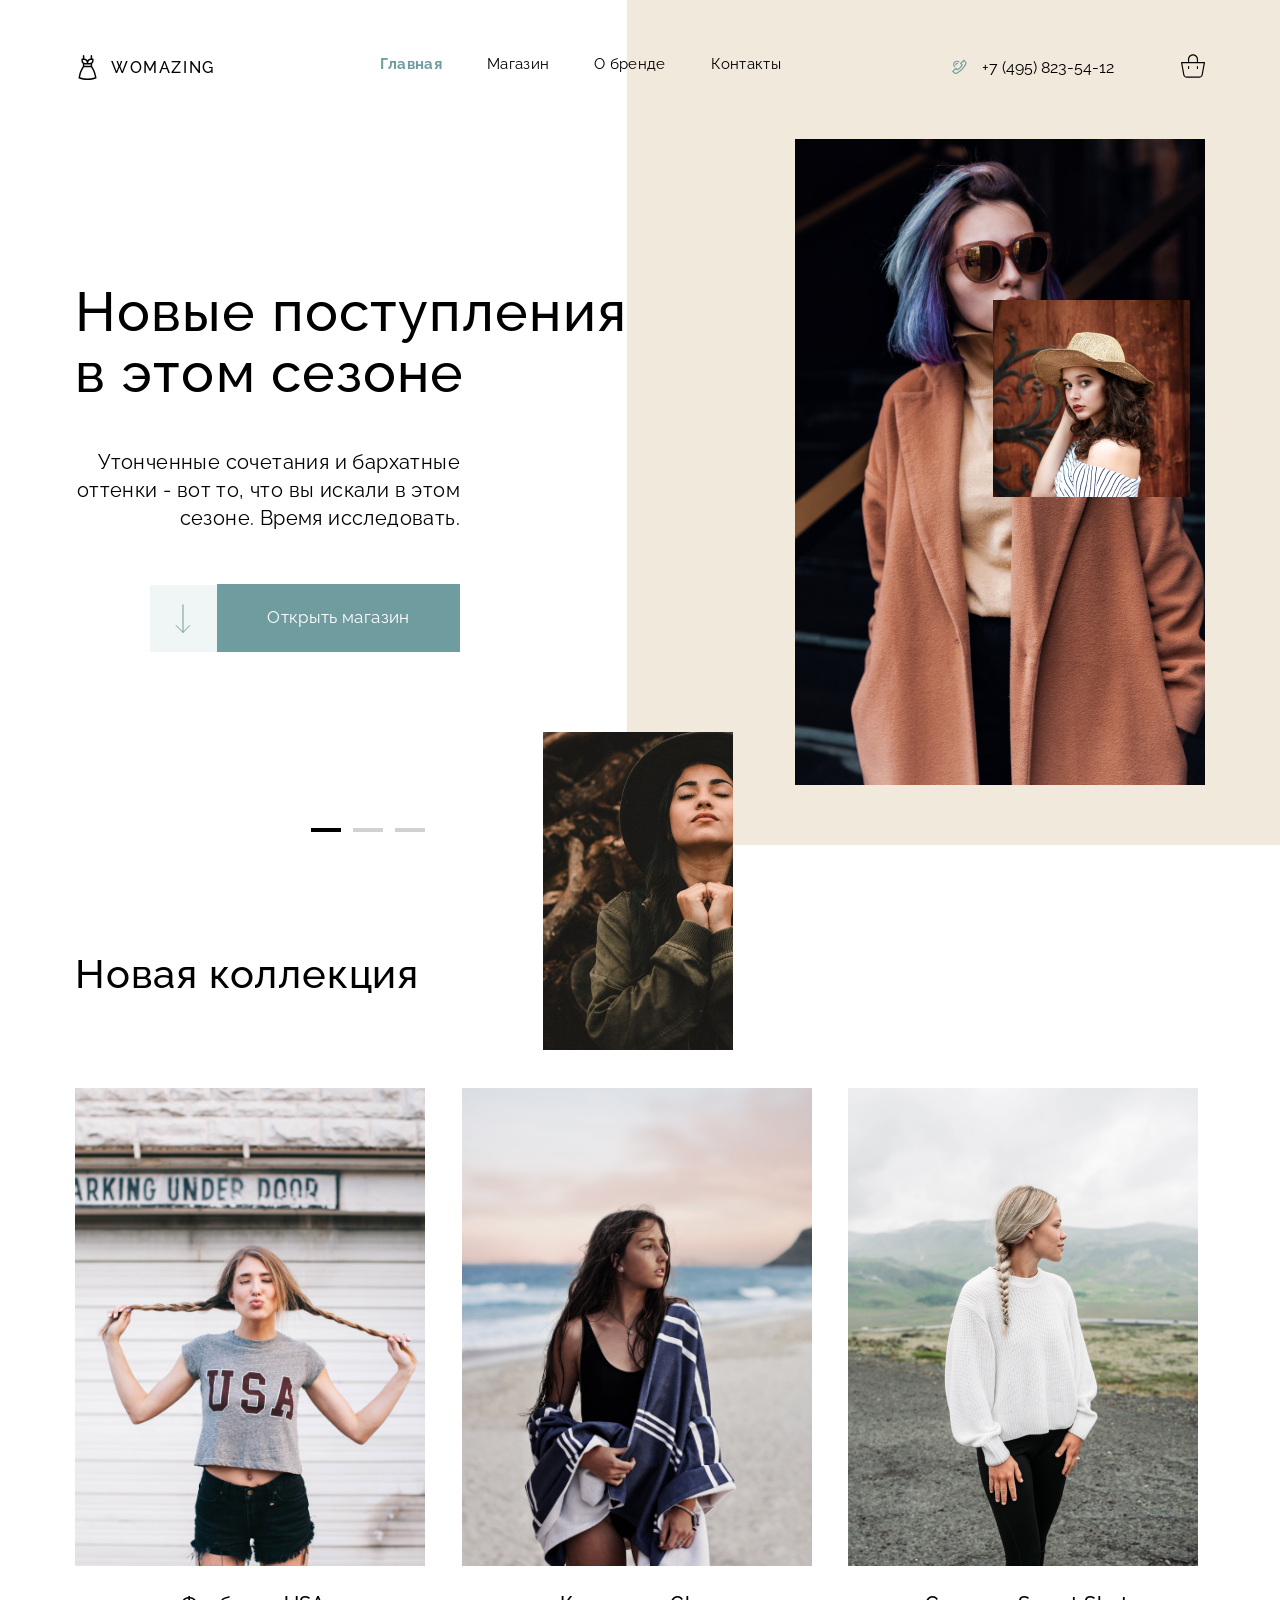
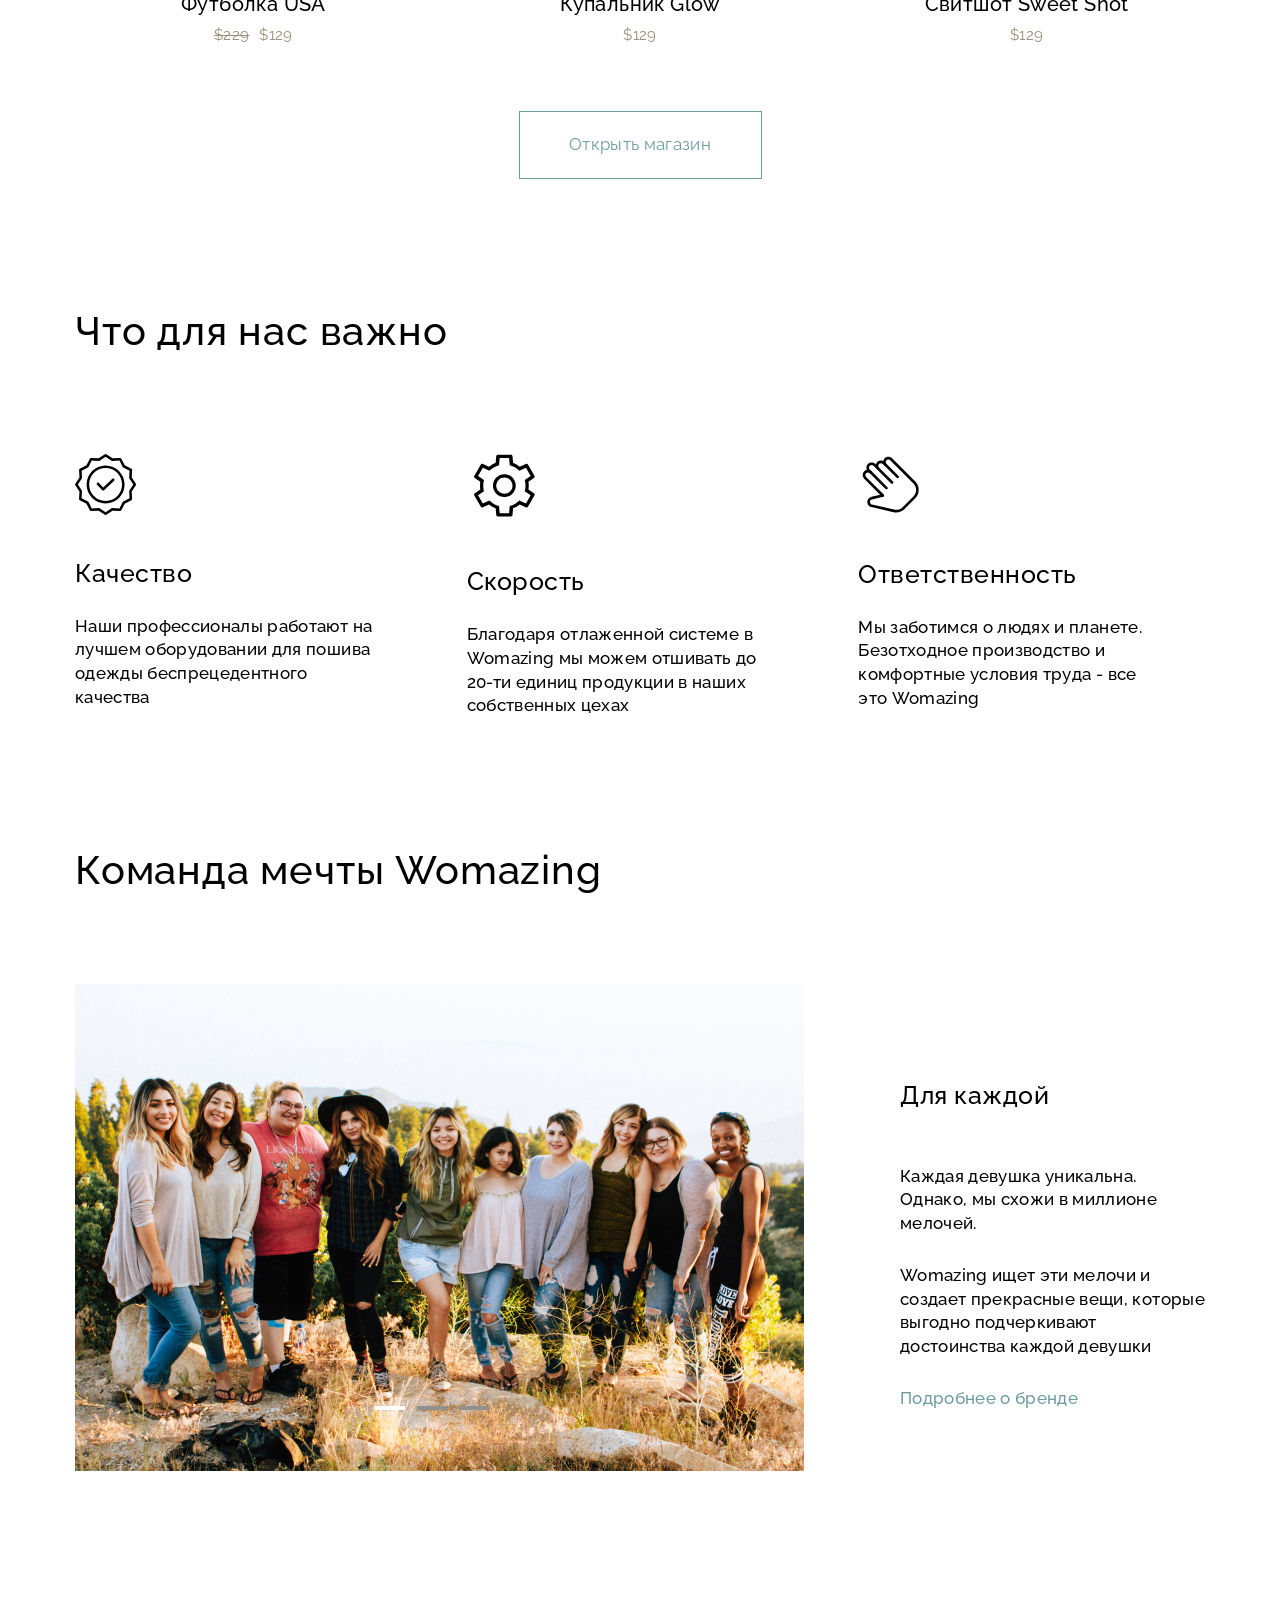
==== index.html @ 33e863c8 "add/team" ====
<!DOCTYPE html>
<html lang="ru  ">
<head>
    <meta charset="UTF-8">
    <meta name="viewport" content="width=device-width, initial-scale=1.0">
    <title>Document</title>
    <link rel="stylesheet" href="./assets/styles/index.css">
</head>
<body>
   <header class="header" id="header">
    <div class="bc__section_hero_r"></div>
    
    <div class="container header__container">
        <div class="header__logo flex">
            <a class="flex" href="#">
                <svg width="25" height="25" viewBox="0 0 25 25" fill="none" xmlns="http://www.w3.org/2000/svg">
            <path d="M21.5169 22.6493L21.1587 20.9776C20.4207 17.5332 19.0683 14.2964 17.1387 11.3529V8.64058C18.0275 7.97178 18.6035 6.9084 18.6035 5.71289V4.24805C18.6035 3.84355 18.2756 3.51562 17.8711 3.51562H17.1387V0.732422C17.1387 0.32793 16.8107 0 16.4062 0C16.0018 0 15.6738 0.32793 15.6738 0.732422V3.52339C14.3584 3.6001 13.2059 4.29209 12.5 5.31528C11.7941 4.29209 10.6416 3.6001 9.32617 3.52339V0.732422C9.32617 0.32793 8.99824 0 8.59375 0C8.18926 0 7.86133 0.32793 7.86133 0.732422V3.51562H7.1289C6.72441 3.51562 6.39648 3.84355 6.39648 4.24805V5.71289C6.39648 6.9084 6.97246 7.97178 7.86133 8.64058V11.3529C5.93174 14.2964 4.57934 17.5332 3.84126 20.9776L3.48305 22.6493C3.40649 23.0066 3.60507 23.3658 3.94853 23.4909C6.69741 24.4923 9.57451 25 12.5 25C15.4255 25 18.3026 24.4923 21.0515 23.4909C21.3949 23.3658 21.5935 23.0067 21.5169 22.6493ZM15.918 4.98047H17.1387V5.71289C17.1387 6.92446 16.153 7.91016 14.9414 7.91016H13.2324V7.66602C13.2324 6.1852 14.4372 4.98047 15.918 4.98047ZM7.86133 4.98047H9.08203C10.5628 4.98047 11.7676 6.1852 11.7676 7.66602V7.91016H10.0586C8.84702 7.91016 7.86133 6.92446 7.86133 5.71289V4.98047ZM10.0586 9.375H14.9414C15.1922 9.375 15.4371 9.34956 15.6738 9.30132V10.8398H9.32617V9.30132C9.56289 9.34956 9.80781 9.375 10.0586 9.375ZM12.5 23.5352C9.95849 23.5352 7.45561 23.128 5.05073 22.3244L5.27353 21.2846C5.96118 18.0757 7.21054 15.0566 8.98901 12.3047L16.0109 12.3047C17.7894 15.0566 19.0388 18.0757 19.7264 21.2845L19.9492 22.3244C17.5444 23.128 15.0415 23.5352 12.5 23.5352Z" fill="black"/>
            </svg>
            <h3 class="header__title_logo">Womazing</h3>
            </a>
            
        </div>
        <nav class="header__nav">
            <ul class="header__menu flex">
                <li class="header__list weight"><a href="#">Главная</a></li>
                <li class="header__list"><a href="#">Магазин</a></li>
                <li class="header__list"><a href="#">О бренде</a></li>
                <li class="header__list"><a href="#">Контакты</a></li>
            </ul>
        </nav>
        <div class="header__shop_info flex">
            <div class="header__contact flex">
                
            <a href="tel:+74958235412" class="header__phone flex">
            <svg width="27" height="27" viewBox="0 0 27 27" fill="none" xmlns="http://www.w3.org/2000/svg">
            <g clip-path="url(#clip0_64250_339)">
            <path d="M8.25235 7.81643C6.75052 9.31823 6.75052 11.7618 8.25232 13.2636L9.05001 12.4659C7.9881 11.404 7.98807 9.67613 9.05004 8.61417C10.112 7.55224 11.8399 7.55224 12.9018 8.61414L13.6995 7.81646C12.1977 6.31463 9.75412 6.31466 8.25235 7.81643Z" />
            <path d="M9.84133 9.39119C9.20916 10.0234 9.20913 11.052 9.8413 11.6842L10.639 10.8865C10.5458 10.7934 10.4945 10.6695 10.4945 10.5377C10.4945 10.406 10.5459 10.2821 10.639 10.1889C10.7322 10.0958 10.8561 10.0444 10.9878 10.0444C11.1196 10.0444 11.2435 10.0958 11.3366 10.1889L12.1343 9.39122C11.5022 8.75902 10.4735 8.75902 9.84133 9.39119Z" />
            <path d="M19.7482 7.43513L17.855 5.54848L13.9233 9.47367L15.4475 11.0478C15.1921 11.5013 14.6378 12.3699 13.6933 13.3145C12.7486 14.2592 11.8736 14.8197 11.4158 15.0792L9.87255 13.5556L6.0022 17.4029L7.88504 19.2983C8.60479 20.0181 9.69992 20.2046 10.6101 19.7625C11.9991 19.0879 14.0954 17.8431 16.1942 15.7443C18.2931 13.6455 19.5378 11.5492 20.2124 10.1602C20.3723 9.83109 20.4499 9.47787 20.4499 9.12692C20.4499 8.5072 20.2077 7.89464 19.7482 7.43513ZM19.1977 9.66732C18.5609 10.9785 17.3845 12.9587 15.3965 14.9466C13.4086 16.9345 11.4284 18.1109 10.1173 18.7477C9.63929 18.9799 9.06281 18.8806 8.68414 18.5019L7.59739 17.4079L9.87537 15.1436L11.1901 16.4415L11.5418 16.2849C11.599 16.2595 12.9594 15.6438 14.4911 14.1121C16.0238 12.5795 16.6266 11.2305 16.6515 11.1739L16.804 10.8268L15.5067 9.48705L17.8558 7.14178L18.9511 8.23327C19.3306 8.6133 19.4298 9.18952 19.1977 9.66732Z" />
            </g>
            <defs>
            <clipPath id="clip0_64250_339">
            <rect width="17" height="17" fill="white" transform="translate(6 3)"/>
            </clipPath>
            </defs>
            </svg>


               <span class="header__number"> +7 (495) 823-54-12</span>
            </a>
            </div>
            <svg width="24" height="24" viewBox="0 0 24 24" fill="none" xmlns="http://www.w3.org/2000/svg">
            <g clip-path="url(#clip0_64246_433)">
            <path d="M23.8454 8.2243C23.7281 8.10906 23.5642 8.05442 23.4012 8.07624H17.0343V5.26295C17.0343 2.4826 14.7804 0.228699 12.0001 0.228699C9.21971 0.228699 6.96582 2.4826 6.96582 5.26295V8.07624H0.598861C0.421164 8.07624 0.243523 8.07624 0.154646 8.2243C0.0352739 8.33902 -0.0201042 8.5051 0.00659291 8.66851L2.22761 20.81C2.53789 22.5037 4.00034 23.7431 5.72199 23.7713H18.278C20.0046 23.7289 21.464 22.4797 21.7724 20.7804L23.9934 8.66851C24.0201 8.5051 23.9648 8.33902 23.8454 8.2243ZM8.1503 5.26295C8.1503 3.13682 9.87388 1.41324 12 1.41324C14.1261 1.41324 15.8497 3.13682 15.8497 5.26295V8.07624H8.1503V5.26295ZM20.5879 20.6323C20.3884 21.7547 19.4179 22.5759 18.278 22.5868H5.72199C4.58212 22.5759 3.61161 21.7547 3.41215 20.6323L1.30959 9.26078H22.6904L20.5879 20.6323Z" fill="black"/>
            <path d="M16.4421 15.0354C16.7692 15.0354 17.0343 14.7702 17.0343 14.4431V12.6663C17.0343 12.3392 16.7692 12.074 16.4421 12.074C16.1149 12.074 15.8498 12.3392 15.8498 12.6663V14.4431C15.8497 14.7702 16.1149 15.0354 16.4421 15.0354Z" fill="black"/>
            <path d="M7.55803 15.0354C7.88514 15.0354 8.1503 14.7702 8.1503 14.4431V12.6663C8.1503 12.3392 7.88514 12.074 7.55803 12.074C7.23092 12.074 6.96576 12.3392 6.96576 12.6663V14.4431C6.96576 14.7702 7.23092 15.0354 7.55803 15.0354Z" fill="black"/>
            </g>
            <defs>
            <clipPath id="clip0_64246_433">
            <rect width="24" height="24" fill="white"/>
            </clipPath>
            </defs>
            </svg>

        </div>
    </div>
   </header>
   <section class="hero" id="hero">
    <input type="radio" name="hero__slider" id="s1" checked hidden>
    <input type="radio" name="hero__slider" id="s2" hidden>
    <input type="radio" name="hero__slider" id="s3" hidden>
    <div class="container hero__container flex"> 
        <div class="hero__content">
            <div class="hero__slide text-1">
                 <h1 class="hero__title">Новые поступления
в этом сезоне</h1>
            
            <div class="hero__box">
                <p class="hero__desc">Утонченные сочетания и бархатные оттенки - вот то, что вы искали в этом сезоне. Время исследовать.</p>
                <div id="hero__btn" class="hero__btn__shop_ikon">
                    <svg width="67" height="67" viewBox="0 0 67 67" fill="none" xmlns="http://www.w3.org/2000/svg">
                    <rect width="67" height="67" fill="#6E9C9F" fill-opacity="0.1"/>
                    <path d="M33 19.5V47.5M33 47.5L26 40.3108M33 47.5L40 40.3108" stroke="#6E9C9F"/>
                    </svg>
                    <button class="hero__button">Открыть магазин</button>
                </div>
            </div>
            </div>
            <div class="hero__slide text-2">
                <h1 class="hero__title">Что-то новенькое. Мы заждались тебя.</h1>
                <div class="hero__box">
                    <p class="hero__desc">Надоело искать себя в сером городе? Настало время новых идей, свежих красок и вдохновения с Womazing!</p>
                <div id="hero__btn" class="hero__btn__shop_ikon">
                    <svg width="67" height="67" viewBox="0 0 67 67" fill="none" xmlns="http://www.w3.org/2000/svg">
                    <rect width="67" height="67" fill="#6E9C9F" fill-opacity="0.1"/>
                    <path d="M33 19.5V47.5M33 47.5L26 40.3108M33 47.5L40 40.3108" stroke="#6E9C9F"/>
                    </svg>
                    <button form="hero__btn" class="hero__button">Открыть магазин</button>
                </div>
                </div>
            </div>
            <div class="hero__slide text-3">
                <h1 class="hero__title">Включай новый сезон с WOMAZING</h1>
                <div class="hero__box">
                    <p class="hero__desc">Мы обновили ассортимент - легендарные коллекции и новинки от отечественных дизайнеров</p>
                <div id="hero__btn" class="hero__btn__shop_ikon">
                    <svg width="67" height="67" viewBox="0 0 67 67" fill="none" xmlns="http://www.w3.org/2000/svg">
                    <rect width="67" height="67" fill="#6E9C9F" fill-opacity="0.1"/>
                    <path d="M33 19.5V47.5M33 47.5L26 40.3108M33 47.5L40 40.3108" stroke="#6E9C9F"/>
                    </svg>
                    <button form="hero__btn" class="hero__button">Открыть магазин</button>
                </div>
                </div>
            </div>
            <div class="hero__btn__shop"> 
                <div class="slider__bullets">
                    <label for="s1"></label>
                    <label for="s2"></label>
                    <label for="s3"></label>
                </div>
            </div>
        </div>
        <div class="hero__images">
             <div class="hero__img">
                <img class="hero__img-1" src="./assets/images/hero-img-fon.webp" alt="img-fon">
             </div>
             <div class="hero__img">
                <img class="hero__img-2" src="./assets/images/hero-img-position-1.webp" alt="img-fon">
             </div>
             <div class="hero__img">
                <img class="hero__img-3" src="./assets/images/hero-img-position-2.webp" alt="img-fon">
             </div>
        </div>
    </div>
   </section>
   <section class="collection" id="collection">
    <div class="container">
        <h2 class="title">Новая коллекция</h2>
        <div class="collection__grid">
            <div class="collection__card">
                <div class="collection__card_img">
                <a class="collection__card__hover" href="#">
                    <img src="./assets/images/collection-card-img.webp" alt="Картинки с магазина">
                </a>
            </div>
            <h3 class="collection__card__title">Футболка USA</h3>
            <p class="collection__card__price__wrapper">
                <span class="old__price">$229</span>
                <span class="new__price">$129</span>
            </p>
            </div>
            <div class="collection__card">
                <div class="collection__card_img">
                    <a href="#" class="collection__card__hover">
                                        <img src="./assets/images/collection-card-img-1.webp" alt="Картинки с магазина">
                    </a>
            </div>
            <h3 class="collection__card__title">Купальник Glow</h3>
            <p class="collection__card__price">$129</p>
            </div>
            <div class="collection__card">
                <div class="collection__card_img">
                    <a href="#" class="collection__card__hover">
                        <img src="./assets/images/collection-card-img-2.webp" alt="Картинки с магазина">
                    </a>
            </div>
            <h3 class="collection__card__title">Свитшот Sweet Shot</h3>
            <p class="collection__card__price">$129</p>
            </div>
        </div>
            <a class="collection__btn" href="#">Открыть магазин</a>
   </section>
   <section class="features" id="features">
    <div class="container">
        <h2 class="title">Что для нас важно</h2>
        <div class="features__grid">
            <div class="features__card">
                <div class="features__card__ikon__wrapper">
                    <svg width="61" height="61" viewBox="0 0 61 61" fill="none" xmlns="http://www.w3.org/2000/svg">
                    <g clip-path="url(#clip0_64263_308)">
                    <path d="M37.3994 24.8337L28.2341 33.4905L23.8355 28.9652C23.3478 28.4632 22.5449 28.4518 22.0433 28.9394C21.5413 29.4276 21.5299 30.23 22.0175 30.7321L27.2931 36.1477C27.7832 36.6408 28.5753 36.6577 29.0858 36.1854L39.1667 26.677C39.4115 26.4461 39.5545 26.1273 39.564 25.7911C39.5734 25.455 39.4488 25.1287 39.2174 24.8844C38.7267 24.3744 37.9178 24.3521 37.3994 24.8337Z" fill="black"/>
                    <path d="M30.5983 11.5111C20.1236 11.5111 11.6063 20.0284 11.6063 30.5031C11.6063 40.9783 20.1236 49.4956 30.5983 49.4956C41.0736 49.4956 49.5908 40.9783 49.5908 30.5031C49.5908 20.0284 41.0736 11.5111 30.5983 11.5111ZM30.5983 46.9531C21.5219 46.9531 14.1488 39.5671 14.1488 30.5031C14.1488 21.4391 21.5219 14.0536 30.5983 14.0536C39.6837 14.0536 47.0484 21.4183 47.0484 30.5031C47.0484 39.5879 39.6837 46.9531 30.5983 46.9531Z" fill="black"/>
                    <path d="M56.7351 23.5113L57.1547 15.9728C57.184 15.4668 56.9089 14.9916 56.4555 14.7651L49.7433 11.3711L46.3492 4.65886C46.1183 4.20946 45.646 3.93585 45.1415 3.95969L37.5901 4.36688L31.2975 0.209557C30.8734 -0.0700149 30.3237 -0.0700149 29.8992 0.209557L23.6066 4.36688L16.0686 3.94727C15.5621 3.91748 15.0873 4.19258 14.8609 4.64645L11.4663 11.3586L4.75461 14.7527C4.30471 14.9831 4.03159 15.4554 4.05543 15.9604L4.47454 23.4989L0.317711 29.7915C0.0381393 30.2156 0.0381393 30.7653 0.317711 31.1898L4.46212 37.4949L4.04252 45.0334C4.01322 45.5394 4.28783 46.0146 4.7417 46.241L11.4539 49.6351L14.848 56.3473C15.0784 56.7972 15.5506 57.0703 16.0557 57.0465L23.5942 56.6269L29.8868 60.7837C30.3083 61.0722 30.8635 61.0722 31.2851 60.7837L37.5777 56.6269L45.1162 57.0465C45.6222 57.0758 46.0969 56.8007 46.3239 56.3473L49.718 49.6351L56.4302 46.241C56.8796 46.0101 57.1532 45.5384 57.1293 45.0334L56.7097 37.4949L60.8666 31.2023C61.1461 30.7782 61.1461 30.228 60.8666 29.8039L56.7351 23.5113ZM54.3704 36.4525C54.2154 36.68 54.1434 36.9536 54.1673 37.2282L54.5611 44.3595L48.2178 47.5629C47.976 47.6841 47.7798 47.8807 47.6587 48.1225L44.4548 54.4658L37.3235 54.072C37.0503 54.0621 36.7807 54.1326 36.5478 54.2751L30.5983 58.2035L24.6494 54.2751C24.4428 54.1356 24.1995 54.0601 23.9502 54.0591H23.8866L16.7548 54.4534L13.5514 48.1096C13.4303 47.8678 13.2341 47.6716 12.9918 47.5505L6.63563 44.3595L7.02991 37.2282C7.03984 36.9551 6.96883 36.6854 6.82632 36.4525L2.89841 30.5031L6.82632 24.5536C6.98174 24.3267 7.05375 24.0526 7.02991 23.7785L6.63563 16.6467L12.9794 13.4433C13.2212 13.3221 13.4174 13.126 13.5385 12.8841L16.7419 6.54038L23.8737 6.93467C24.1463 6.9441 24.416 6.87359 24.6494 6.73107L30.5983 2.80317L36.5478 6.73107C36.7752 6.8865 37.0493 6.9585 37.3235 6.93467L44.4548 6.54038L47.6587 12.8841C47.7798 13.126 47.976 13.3221 48.2178 13.4433L54.5611 16.6467L54.1673 23.7785C54.1573 24.0511 54.2284 24.3207 54.3704 24.5536L58.2988 30.5031L54.3704 36.4525Z" fill="black"/>
                    </g>
                    <defs>
                    <clipPath id="clip0_64263_308">
                    <rect width="61" height="61" fill="white"/>
                    </clipPath>
                    </defs>
                    </svg>
                </div>
                <h3 class="features__title">Качество</h3>
                <p class="features__desc">Наши профессионалы работают на лучшем оборудовании для пошива одежды беспрецедентного качества</p>
            </div>
            <div class="features__card">
                <div class="features__card__ikon__wrapper">
                    <svg width="78" height="78" viewBox="0 0 78 78" fill="none" xmlns="http://www.w3.org/2000/svg">
                    <path d="M63.6611 50.349L57.7656 46.1565C58.7557 42.5159 58.7501 38.6761 57.7493 35.0383L63.6643 30.8978L58.9421 22.7273L52.3641 25.7368C49.7053 23.0589 46.3762 21.144 42.7246 20.1923L42.0973 13H32.6528L32.0256 20.1923C28.3747 21.1453 25.0467 23.0613 22.3893 25.74L15.8081 22.7305L11.0891 30.901L17.0041 35.0415C16.0028 38.678 15.9961 42.5166 16.9846 46.1565L11.0891 50.349L15.8081 58.4805L22.3893 55.4678C25.0471 58.1453 28.375 60.0602 32.0256 61.0123L32.6528 68.2045H42.0973L42.7246 61.0123C46.3751 60.06 49.703 58.1452 52.3608 55.4678L58.9421 58.4805L63.6643 50.3523L63.6611 50.349ZM43.8913 9.70129C44.3097 9.70085 44.712 9.86176 45.0147 10.1505C45.3174 10.4393 45.4971 10.8337 45.5163 11.2515L46.0948 17.8653C48.4973 18.7808 50.7386 20.0732 52.7346 21.6938L58.7471 18.889C59.1184 18.698 59.5491 18.6572 59.9497 18.7752C60.3503 18.8932 60.6901 19.1609 60.8986 19.5228L67.4148 30.8003C67.6242 31.1618 67.6863 31.59 67.5883 31.9961C67.4902 32.4022 67.2396 32.7549 66.8883 32.981L61.4478 36.79C61.8638 39.3835 61.8508 41.9673 61.4511 44.4568L66.8883 48.2593C67.2404 48.4855 67.4917 48.8388 67.5898 49.2457C67.6878 49.6525 67.6252 50.0815 67.4148 50.4433L60.8986 61.6785C60.6901 62.0404 60.3503 62.3081 59.9497 62.4261C59.5491 62.5441 59.1184 62.5034 58.7471 62.3123L52.7346 59.5075C50.7781 61.1 48.5486 62.4 46.0948 63.3393L45.5163 69.953C45.4963 70.3704 45.3162 70.7639 45.0136 71.052C44.711 71.3401 44.3091 71.5005 43.8913 71.5H30.8588C30.441 71.5005 30.0391 71.3401 29.7365 71.052C29.4339 70.7639 29.2539 70.3704 29.2338 69.953L28.6553 63.3393C26.2527 62.4226 24.0114 61.1291 22.0156 59.5075L16.0031 62.3123C15.6318 62.5046 15.2006 62.5464 14.7993 62.429C14.398 62.3116 14.0574 62.0439 13.8483 61.6818L7.33532 50.44C7.12595 50.0786 7.06383 49.6503 7.16187 49.2442C7.25991 48.8382 7.51058 48.4854 7.86182 48.2593L13.2991 44.4535C12.8919 41.9142 12.8919 39.3262 13.2991 36.7868L7.86507 32.981C7.51469 32.755 7.26462 32.4028 7.16662 31.9975C7.06862 31.5922 7.13018 31.1647 7.33857 30.8035L13.8451 19.5228C14.0536 19.1601 14.394 18.8918 14.7953 18.7737C15.1967 18.6557 15.6281 18.697 15.9998 18.889L22.0123 21.6938C24.0083 20.0732 26.2496 18.7808 28.6521 17.8653L29.2306 11.2515C29.2498 10.8337 29.4295 10.4393 29.7322 10.1505C30.0349 9.86176 30.4372 9.70085 30.8556 9.70129H43.8881H43.8913ZM37.3751 29.25C40.3919 29.25 43.2852 30.4485 45.4184 32.5817C47.5516 34.7149 48.7501 37.6082 48.7501 40.625C48.7501 43.6419 47.5516 46.5352 45.4184 48.6684C43.2852 50.8016 40.3919 52 37.3751 52C34.3582 52 31.465 50.8016 29.3317 48.6684C27.1985 46.5352 26.0001 43.6419 26.0001 40.625C26.0001 37.6082 27.1985 34.7149 29.3317 32.5817C31.465 30.4485 34.3582 29.25 37.3751 29.25ZM37.3751 32.5C35.2202 32.5 33.1536 33.3561 31.6298 34.8798C30.1061 36.4035 29.2501 38.4702 29.2501 40.625C29.2501 42.7799 30.1061 44.8466 31.6298 46.3703C33.1536 47.894 35.2202 48.75 37.3751 48.75C39.53 48.75 41.5966 47.894 43.1203 46.3703C44.644 44.8466 45.5001 42.7799 45.5001 40.625C45.5001 38.4702 44.644 36.4035 43.1203 34.8798C41.5966 33.3561 39.53 32.5 37.3751 32.5Z" fill="black"/>
                    </svg>

                </div>
                <h3 class="features__title">Скорость</h3>
                <p class="features__desc">Благодаря отлаженной системе в Womazing мы можем отшивать до 20-ти единиц продукции в наших собственных цехах</p>
            </div>
            <div class="features__card">
                <div class="features__card__ikon__wrapper">
                    <svg width="63" height="63" viewBox="0 0 63 63" fill="none" xmlns="http://www.w3.org/2000/svg">
                    <path d="M24.7774 43.7903C24.4414 43.7903 24.1054 43.6617 23.8481 43.407L6.21598 25.7723C4.16848 23.7248 4.16848 20.3937 6.21598 18.3462C8.26873 16.2987 11.5972 16.3039 13.6395 18.3462L29.4184 34.125C29.9302 34.6369 29.9302 35.469 29.4184 35.9809C28.9065 36.4928 28.0744 36.4928 27.5625 35.9809L11.7836 20.202C10.7651 19.1835 9.10086 19.1809 8.07186 20.202C7.57836 20.6982 7.30273 21.357 7.30273 22.0579C7.30273 22.7614 7.57573 23.4203 8.07186 23.9164L25.7066 41.5485C26.2185 42.0604 26.2185 42.8925 25.7066 43.4044C25.4494 43.6617 25.1134 43.7903 24.7774 43.7903Z" fill="black"/>
                    <path d="M34.0594 30.7965C33.7234 30.7965 33.3874 30.6678 33.1301 30.4132L15.498 12.7785C14.4716 11.7521 12.81 11.7521 11.7836 12.7785C11.2901 13.2746 11.0145 13.9335 11.0145 14.6343C11.0145 15.3352 11.2875 15.9941 11.7836 16.4902L13.6395 18.3461C14.1514 18.858 14.1514 19.6901 13.6395 20.202C13.1276 20.7138 12.2955 20.7138 11.7836 20.202L9.92778 18.3461C8.93553 17.3538 8.38953 16.0361 8.38953 14.6343C8.38953 13.2326 8.93553 11.9148 9.92778 10.9226C11.9096 8.9407 15.3668 8.93545 17.3539 10.9226L34.986 28.5573C35.4979 29.0692 35.4979 29.9013 34.986 30.4132C34.7288 30.6705 34.3954 30.7965 34.0594 30.7965Z" fill="black"/>
                    <path d="M39.6296 25.2289C39.2936 25.2289 38.9576 25.1002 38.7004 24.8456L24.7774 10.9226C23.751 9.89624 22.092 9.89624 21.0656 10.9226C20.0419 11.9464 20.0419 13.6106 21.0656 14.6344C21.5775 15.1462 21.5775 15.9784 21.0656 16.4902C20.5537 17.0021 19.7216 17.0021 19.2097 16.4902C17.1649 14.4454 17.1649 11.1116 19.2097 9.06674C21.2546 7.02186 24.5884 7.02186 26.6332 9.06674L40.5562 22.9897C41.0681 23.5016 41.0681 24.3337 40.5562 24.8456C40.3016 25.1002 39.9656 25.2289 39.6296 25.2289Z" fill="black"/>
                    <path d="M38.1964 59.4667C37.3117 59.4667 36.4166 59.367 35.5294 59.1648L13.4269 54.0986C12.4714 53.8991 11.5815 53.4108 10.857 52.6863C9.86473 51.6941 9.3161 50.3737 9.3161 48.9746C9.3161 47.5728 9.86473 46.2551 10.857 45.2628C11.5395 44.5803 12.369 44.1105 13.2641 43.8926C13.2904 43.8821 13.3166 43.8768 13.3429 43.8689L24.4729 41.1993C25.179 41.0234 25.8877 41.4671 26.0557 42.1706C26.2237 42.8767 25.788 43.5828 25.0845 43.7534L14.0306 46.4047C13.9965 46.4152 13.9624 46.4257 13.9256 46.4336C13.4846 46.5307 13.0646 46.7696 12.7129 47.1213C12.2167 47.6175 11.9411 48.2763 11.9411 48.9772C11.9411 49.6781 12.2141 50.3369 12.7129 50.8331C13.062 51.1822 13.4951 51.429 13.9309 51.5261C13.9492 51.5287 13.965 51.5313 13.9807 51.5366L36.1174 56.6107C39.2227 57.3221 42.4174 56.4033 44.667 54.1511L55.4085 43.4069C57.1436 41.6718 58.0991 39.3644 58.0991 36.9101C58.0991 34.4557 57.1436 32.1509 55.4085 30.4132L32.2061 7.21082C31.1797 6.18445 29.5207 6.18445 28.4944 7.21082C27.4706 8.23457 27.4706 9.89882 28.4944 10.9226C29.0062 11.4344 29.0062 12.2666 28.4944 12.7784C27.9825 13.2903 27.1504 13.2903 26.6385 12.7784C24.5936 10.7336 24.5936 7.39982 26.6385 5.35495C28.6834 3.31007 32.0171 3.31007 34.062 5.35495L57.2644 28.5573C59.4982 30.7886 60.7241 33.7522 60.7241 36.9101C60.7241 40.068 59.4956 43.0316 57.2644 45.2628L46.5229 56.007C44.2706 58.2513 41.2886 59.4667 38.1964 59.4667Z" fill="black"/>
                    </svg>
                </div>
                <h3 class="features__title">Ответственность</h3>
                <p class="features__desc">Мы заботимся о людях и планете. Безотходное производство и комфортные условия труда - все это Womazing</p>
            </div>
        </div>
    </div>
   </section>
   <section class="team" id="team">
    <div class="container">
        <input type="radio" id="img1" name="team__slider" checked hidden>
        <input type="radio" id="img2" name="team__slider" hidden>
        <input type="radio" id="img3" name="team__slider" hidden>
        <h2 class="title">Команда мечты Womazing</h2>

        <div class="team__container flex ">
            <div class="team__content">
                <div class="team__slide img__slide-1">
                    <img src="./assets/images/team-img-slide-1.webp" alt="image">
                </div>
                <div class="team__slide img__slide-2">
                    <img src="./assets/images/team-img-slide-2.webp" alt="image">
                </div>
                <div class="team__slide img__slide-3">
                    <img src="./assets/images/team-img-slide-3.webp" alt="image">
                </div>
                <div class="team__btn">
            <div class="team__bullets">
                <label for="img1"></label>
                <label for="img2"></label>
                <label for="img3"></label>
            </div>
        </div>
            </div>
            <div class="team__content_text">
                <h3 class="features__title team__title">Для каждой</h3>
                <p class="features__desc team__desc">Каждая девушка уникальна. Однако, мы схожи в миллионе мелочей.</p>
                <p class="features__desc ">Womazing ищет эти мелочи и создает прекрасные вещи, которые выгодно подчеркивают достоинства каждой девушки</p>
                <a class="team__info" href="#">Подробнее о бренде</a>
            </div>
        </div>
        
    
   </section>
</body>
</html>
---- assets/styles/index.css ----
@import url(./reset.css);
@import url(./font.css);
@import url(./var.css);
@import url(./style.css);
@import url(./media.css);
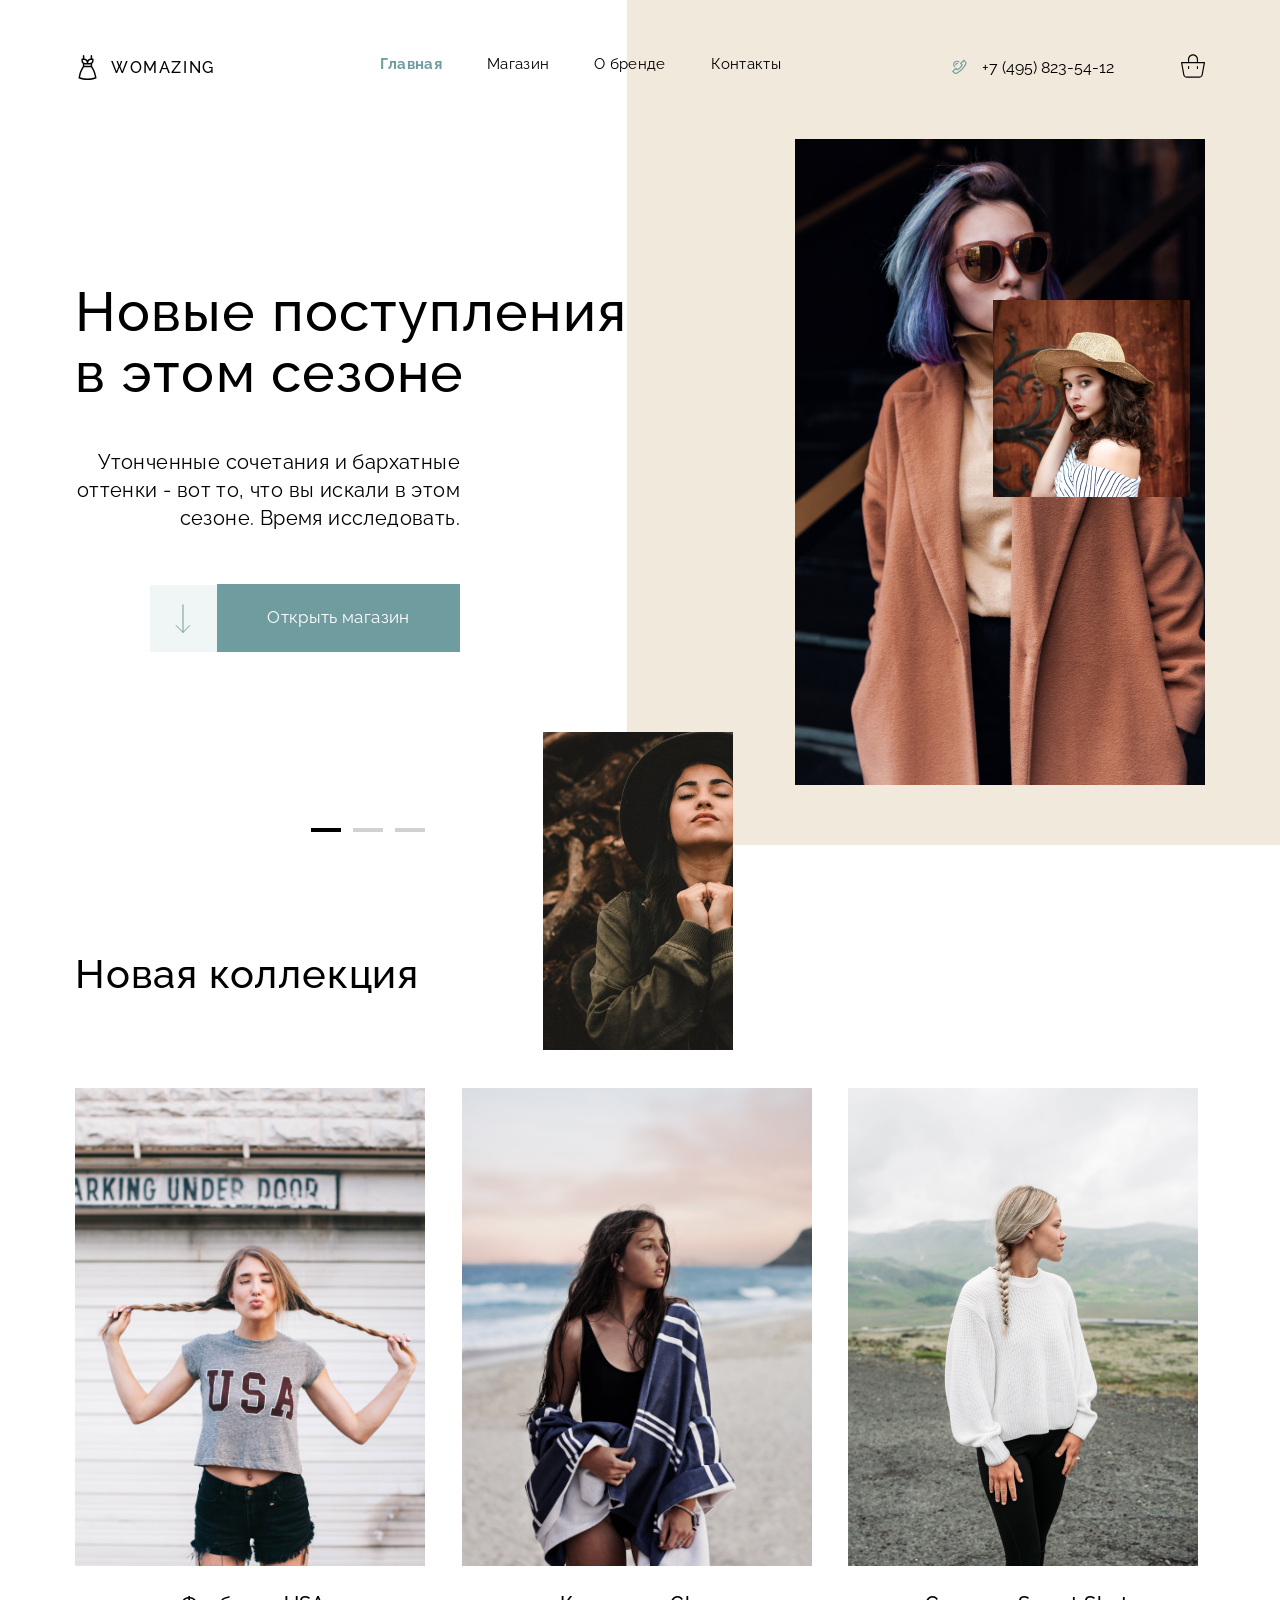
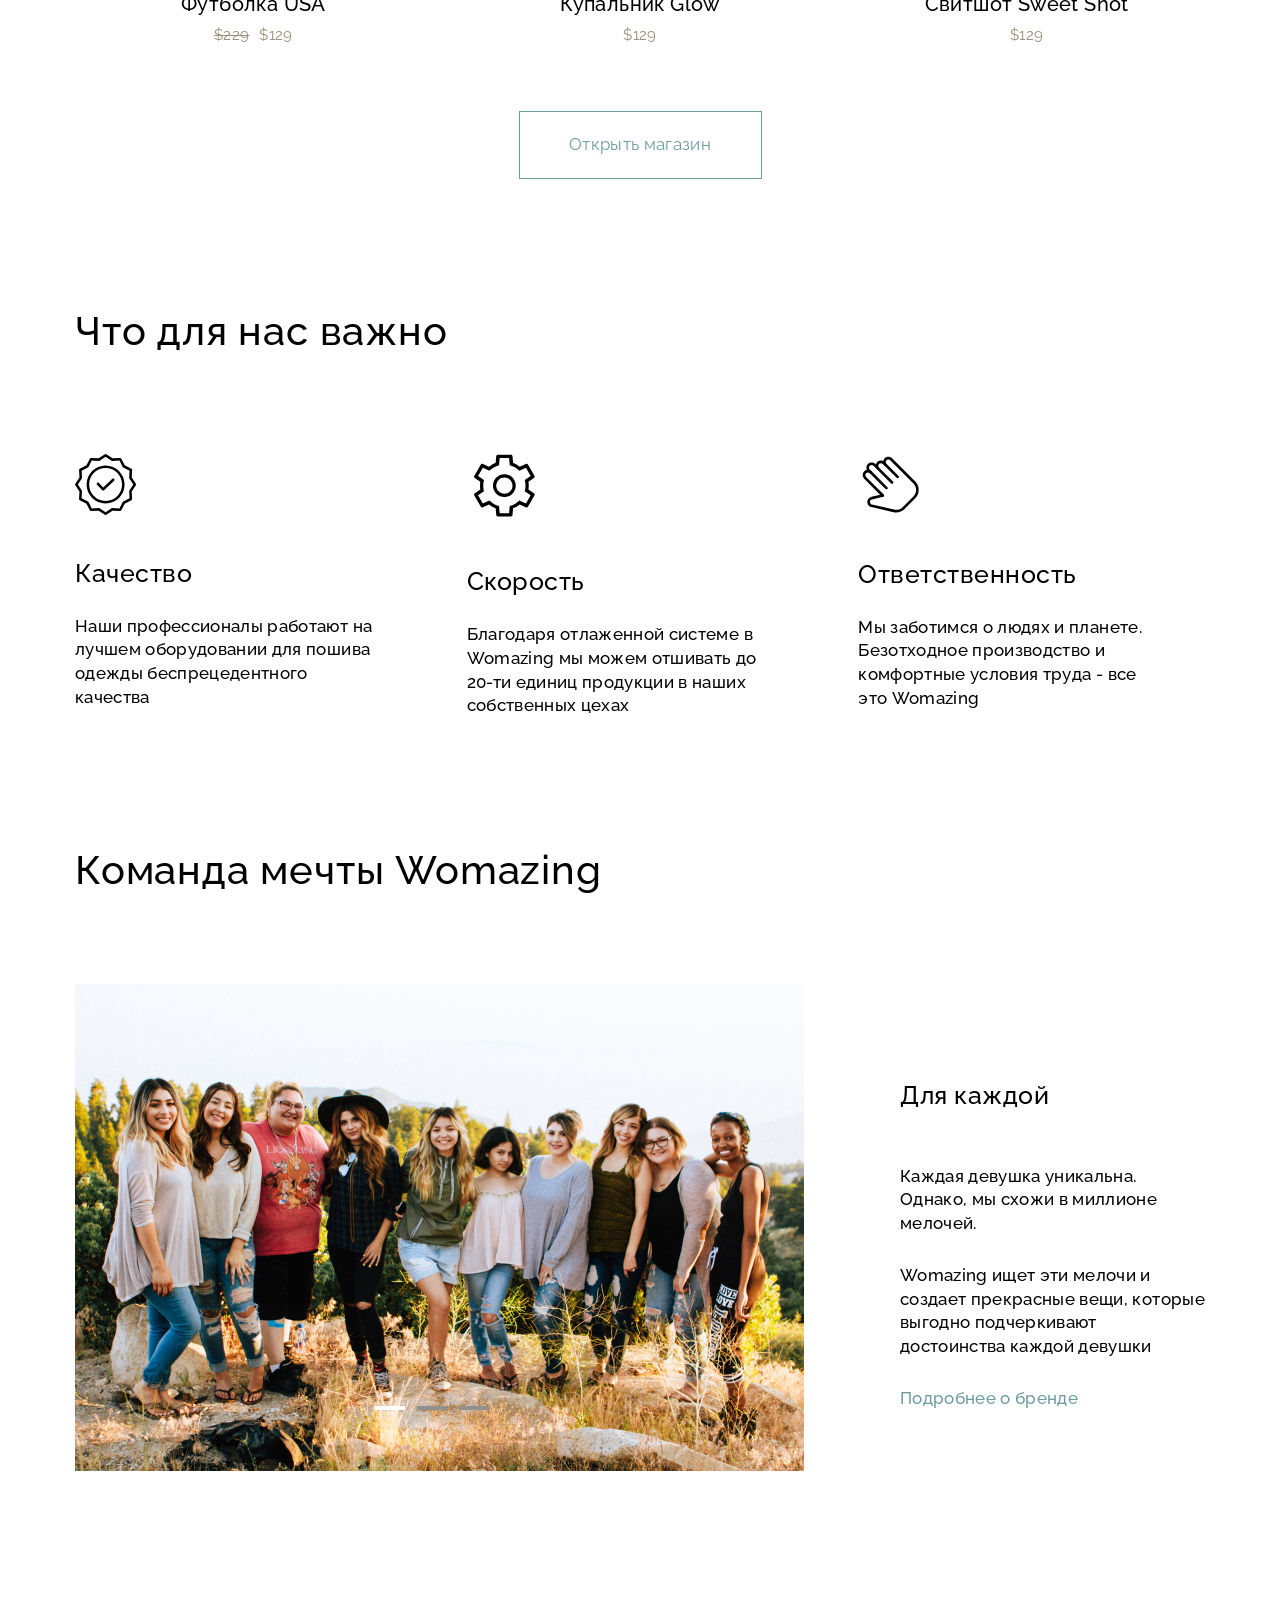
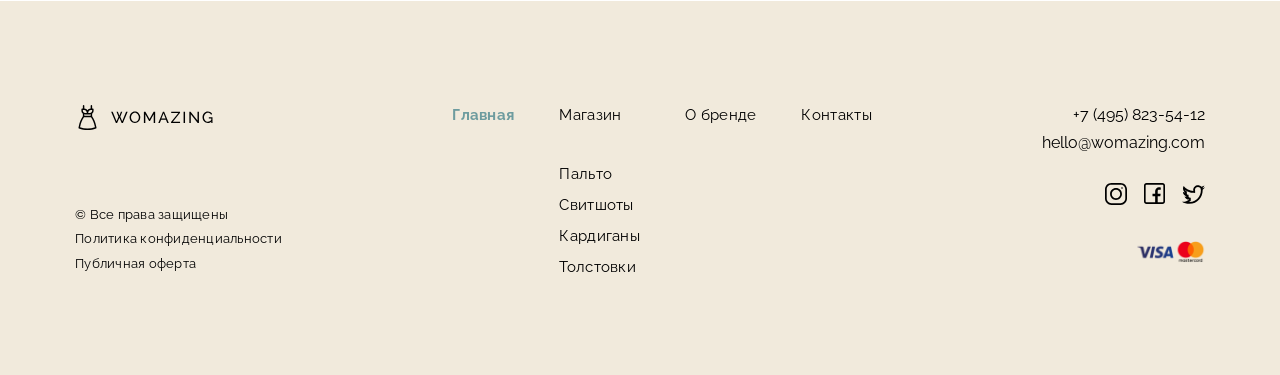
==== commit a9b1bcd7: "add/footer" ====
--- a/index.html
+++ b/index.html
@@ -253,5 +253,97 @@
         
     
    </section>
+   <footer class="footer" id="footer">
+    <div class="container footer__container flex">
+        <div class="footer__info">
+            <svg width="139" height="25" viewBox="0 0 139 25" fill="none" xmlns="http://www.w3.org/2000/svg">
+            <path d="M21.5169 22.6493L21.1587 20.9776C20.4207 17.5332 19.0683 14.2964 17.1387 11.3529V8.64058C18.0275 7.97178 18.6035 6.9084 18.6035 5.71289V4.24805C18.6035 3.84355 18.2756 3.51562 17.8711 3.51562H17.1387V0.732422C17.1387 0.32793 16.8107 0 16.4062 0C16.0018 0 15.6738 0.32793 15.6738 0.732422V3.52339C14.3584 3.6001 13.2059 4.29209 12.5 5.31528C11.7941 4.29209 10.6416 3.6001 9.32617 3.52339V0.732422C9.32617 0.32793 8.99824 0 8.59375 0C8.18926 0 7.86133 0.32793 7.86133 0.732422V3.51562H7.1289C6.72441 3.51562 6.39648 3.84355 6.39648 4.24805V5.71289C6.39648 6.9084 6.97246 7.97178 7.86133 8.64058V11.3529C5.93174 14.2964 4.57934 17.5332 3.84126 20.9776L3.48305 22.6493C3.40649 23.0066 3.60507 23.3658 3.94853 23.4909C6.69741 24.4923 9.57451 25 12.5 25C15.4255 25 18.3026 24.4923 21.0515 23.4909C21.3949 23.3658 21.5935 23.0067 21.5169 22.6493ZM15.918 4.98047H17.1387V5.71289C17.1387 6.92446 16.153 7.91016 14.9414 7.91016H13.2324V7.66602C13.2324 6.1852 14.4372 4.98047 15.918 4.98047ZM7.86133 4.98047H9.08203C10.5628 4.98047 11.7676 6.1852 11.7676 7.66602V7.91016H10.0586C8.84702 7.91016 7.86133 6.92446 7.86133 5.71289V4.98047ZM10.0586 9.375H14.9414C15.1922 9.375 15.4371 9.34956 15.6738 9.30132V10.8398H9.32617V9.30132C9.56289 9.34956 9.80781 9.375 10.0586 9.375ZM12.5 23.5352C9.95849 23.5352 7.45561 23.128 5.05073 22.3244L5.27353 21.2846C5.96118 18.0757 7.21054 15.0566 8.98901 12.3047L16.0109 12.3047C17.7894 15.0566 19.0388 18.0757 19.7264 21.2845L19.9492 22.3244C17.5444 23.128 15.0415 23.5352 12.5 23.5352Z" fill="black"/>
+            <path d="M41.52 6.704H42.88L44.384 10.656L45.904 6.704H47.264L45.296 11.648L47.248 16.336L51.088 6.64H52.656L47.904 18H46.656L44.4 12.64L42.128 18H40.88L36.144 6.64H37.696L41.552 16.336L43.488 11.648L41.52 6.704ZM59.9274 18.08C59.1274 18.08 58.402 17.92 57.7514 17.6C57.1007 17.28 56.5354 16.848 56.0554 16.304C55.586 15.7493 55.2234 15.1307 54.9674 14.448C54.7114 13.7547 54.5834 13.0453 54.5834 12.32C54.5834 11.5627 54.7167 10.8427 54.9834 10.16C55.2607 9.46667 55.6394 8.85333 56.1194 8.32C56.61 7.776 57.1807 7.34933 57.8314 7.04C58.482 6.72 59.1914 6.56 59.9594 6.56C60.7594 6.56 61.4847 6.72533 62.1354 7.056C62.786 7.38667 63.346 7.82933 63.8154 8.384C64.2847 8.93867 64.6474 9.55733 64.9034 10.24C65.1594 10.9227 65.2874 11.6213 65.2874 12.336C65.2874 13.0933 65.154 13.8187 64.8874 14.512C64.6207 15.1947 64.242 15.808 63.7514 16.352C63.2714 16.8853 62.706 17.3067 62.0554 17.616C61.4047 17.9253 60.6954 18.08 59.9274 18.08ZM56.0394 12.32C56.0394 12.896 56.13 13.456 56.3114 14C56.5034 14.5333 56.77 15.008 57.1114 15.424C57.4527 15.84 57.8634 16.1707 58.3434 16.416C58.8234 16.6613 59.3567 16.784 59.9434 16.784C60.5514 16.784 61.0954 16.656 61.5754 16.4C62.0554 16.144 62.4607 15.8027 62.7914 15.376C63.1327 14.9493 63.3887 14.4693 63.5594 13.936C63.7407 13.4027 63.8314 12.864 63.8314 12.32C63.8314 11.744 63.7354 11.1893 63.5434 10.656C63.362 10.1227 63.0954 9.648 62.7434 9.232C62.402 8.80533 61.9914 8.47467 61.5114 8.24C61.042 7.99467 60.5194 7.872 59.9434 7.872C59.3354 7.872 58.7914 8 58.3114 8.256C57.8314 8.50133 57.4207 8.83733 57.0794 9.264C56.7487 9.69067 56.4927 10.1707 56.3114 10.704C56.13 11.2267 56.0394 11.7653 56.0394 12.32ZM78.7121 18V9.328L74.9681 16H74.0881L70.3281 9.328V18H68.8881V6.64H70.4081L74.5201 14.016L78.6481 6.64H80.1521V18H78.7121ZM87.9285 6.64H89.1445L93.7845 18H92.2485L90.9045 14.672H86.1365L84.8085 18H83.2725L87.9285 6.64ZM90.5845 13.552L88.5365 8.304L86.4245 13.552H90.5845ZM96.0526 16.88L103.381 7.92H96.1966V6.64H105.061V7.76L97.8606 16.72H105.061V18H96.0526V16.88ZM108.594 18V6.64H110.034V18H108.594ZM115.791 9.296V18H114.351V6.64H115.567L122.511 15.52V6.656H123.951V18H122.639L115.791 9.296ZM132.823 18.08C132.076 18.08 131.378 17.92 130.727 17.6C130.087 17.2693 129.527 16.832 129.047 16.288C128.567 15.7333 128.194 15.1147 127.927 14.432C127.66 13.7387 127.527 13.024 127.527 12.288C127.527 11.52 127.66 10.7947 127.927 10.112C128.194 9.41867 128.562 8.80533 129.031 8.272C129.511 7.73867 130.071 7.32267 130.711 7.024C131.362 6.71467 132.066 6.56 132.823 6.56C133.922 6.56 134.828 6.78933 135.543 7.248C136.258 7.70667 136.796 8.304 137.159 9.04L136.055 9.808C135.724 9.14667 135.271 8.656 134.695 8.336C134.119 8.016 133.484 7.856 132.791 7.856C132.215 7.856 131.692 7.97867 131.223 8.224C130.754 8.46933 130.348 8.80533 130.007 9.232C129.676 9.648 129.42 10.1227 129.239 10.656C129.068 11.1893 128.983 11.744 128.983 12.32C128.983 13.1307 129.154 13.8773 129.495 14.56C129.847 15.232 130.322 15.7707 130.919 16.176C131.516 16.5813 132.188 16.784 132.935 16.784C133.543 16.784 134.124 16.64 134.679 16.352C135.244 16.0533 135.778 15.6 136.279 14.992V13.424H133.831V12.336H137.495V18H136.279V16.464C135.298 17.5413 134.146 18.08 132.823 18.08Z" fill="black"/>
+            </svg>
+            <div class="footer__content">
+                <p class="footer__desc">© Все права защищены </p>
+                <p class="footer__desc">Политика конфиденциальности </p>
+                <p class="footer__desc">Публичная оферта </p>
+            </div>
+        </div>
+        <nav class="footer__nav flex">
+            <ul class="footer__menu ">
+                <li class="footer__list zg"><a href="#">Главная</a></li>
+            </ul>
+            <ul class="footer__menu ">
+                <li class="footer__list list"><a href="#">Магазин</a></li>
+                <div class="footer__box">
+                    <li class="footer__list"><a href="#"></a>Пальто</li>
+                    <li class="footer__list"><a href="#"></a>Свитшоты</li>
+                    <li class="footer__list"><a href="#"></a>Кардиганы</li>
+                    <li class="footer__list"><a href="#"></a>Толстовки</li>
+                </div>
+            </ul>
+            <ul class="footer__menu ">
+                <li class="footer__list"><a href="#">О бренде</a></li>
+            </ul>
+            <ul class="footer__menu ">
+                <li class="footer__list"><a href="#">Контакты</a></li>
+            </ul>
+        </nav>
+        <div class="footer__contact flex">
+            <div class="footer__contact__box flex">
+                <a href="tel:+74958235412">+7 (495) 823-54-12</a>
+                <a href="mailto:hello@womazing.com">hello@womazing.com</a>
+            </div>
+            <div class="footer__ikon flex">
+                <div class="instsgram">
+                    <a href="#">
+                        <svg width="22" height="22" viewBox="0 0 22 22" fill="none" xmlns="http://www.w3.org/2000/svg">
+                        <g clip-path="url(#clip0_4_278)">
+                        <path d="M15.6094 0H6.39066C2.86683 0 0 2.86683 0 6.39066V15.6093C0 19.1332 2.86683 22 6.39066 22H15.6093C19.1332 22 22 19.1332 22 15.6094V6.39066C22 2.86683 19.1332 0 15.6094 0ZM20.2812 15.6093C20.2812 18.1854 18.1854 20.2812 15.6094 20.2812H6.39066C3.81455 20.2812 1.71875 18.1854 1.71875 15.6094V6.39066C1.71875 3.81455 3.81455 1.71875 6.39066 1.71875H15.6093C18.1854 1.71875 20.2812 3.81455 20.2812 6.39066V15.6093Z" fill="black"/>
+                        <path d="M11 5.07031C7.73034 5.07031 5.07031 7.73034 5.07031 11C5.07031 14.2697 7.73034 16.9297 11 16.9297C14.2697 16.9297 16.9297 14.2697 16.9297 11C16.9297 7.73034 14.2697 5.07031 11 5.07031ZM11 15.2109C8.6781 15.2109 6.78906 13.3219 6.78906 11C6.78906 8.6781 8.6781 6.78906 11 6.78906C13.3219 6.78906 15.2109 8.6781 15.2109 11C15.2109 13.3219 13.3219 15.2109 11 15.2109Z" fill="black"/>
+                        <path d="M17.0156 5.84375C17.4902 5.84375 17.875 5.45899 17.875 4.98438C17.875 4.50976 17.4902 4.125 17.0156 4.125C16.541 4.125 16.1562 4.50976 16.1562 4.98438C16.1562 5.45899 16.541 5.84375 17.0156 5.84375Z" fill="black"/>
+                        </g>
+                        <defs>
+                        <clipPath id="clip0_4_278">
+                        <rect width="22" height="22" fill="white"/>
+                        </clipPath>
+                        </defs>
+                        </svg>
+                    </a>
+                </div>
+                <div class="facebook">
+                    <a href="#">
+                        <svg width="21" height="21" viewBox="0 0 21 21" fill="none" xmlns="http://www.w3.org/2000/svg">
+                        <g clip-path="url(#clip0_4_303)">
+                        <path d="M18.5391 0H2.46094C1.1039 0 0 1.1039 0 2.46094V18.5391C0 19.8961 1.1039 21 2.46094 21H18.5391C19.8961 21 21 19.8961 21 18.5391V2.46094C21 1.1039 19.8961 0 18.5391 0ZM19.3594 18.5391C19.3594 18.9914 18.9914 19.3594 18.5391 19.3594H13.6992V13.3711H16.3253L16.6314 10.8281H13.6992V8.08008C13.6992 7.37865 14.2283 6.84961 14.9297 6.84961H16.7754V4.4707C16.2896 4.40213 15.3525 4.30664 14.9297 4.30664C13.973 4.30664 13.0141 4.71023 12.2989 5.41374C11.5621 6.13857 11.1562 7.08801 11.1562 8.08729V10.8281H8.49023V13.3711H11.1562V19.3594H2.46094C2.00864 19.3594 1.64062 18.9914 1.64062 18.5391V2.46094C1.64062 2.00864 2.00864 1.64062 2.46094 1.64062H18.5391C18.9914 1.64062 19.3594 2.00864 19.3594 2.46094V18.5391Z" fill="black"/>
+                        </g>
+                        <defs>
+                        <clipPath id="clip0_4_303">
+                        <rect width="21" height="21" fill="white"/>
+                        </clipPath>
+                        </defs>
+                        </svg>
+                    </a>
+                </div>
+                <div class="twitter">
+                    <a href="#">
+                        <svg width="23" height="23" viewBox="0 0 23 23" fill="none" xmlns="http://www.w3.org/2000/svg">
+                        <path d="M20.2712 5.16525L20.2598 5.12109C21.2343 4.53688 22.0211 3.5738 22.3711 2.4707C21.4584 3.01367 20.3904 3.42561 19.3164 3.63867C18.4552 2.7211 17.3061 2.15625 15.9473 2.15625C13.3429 2.15625 11.1855 4.26475 11.1855 6.87305C11.1855 7.24419 11.238 7.60752 11.3203 7.95117V7.99609C7.43875 7.77436 3.92429 5.80031 1.61719 2.96484C1.21231 3.66248 0.988281 4.65939 0.988281 5.52539C0.988281 6.87305 1.78852 8.67805 3.05469 9.52344V9.61328C2.29865 9.58278 1.52429 9.06195 0.898438 8.71484C0.898438 8.73546 0.92584 8.76026 0.92584 8.78088C0.92584 11.0696 2.6034 13.0436 4.76172 13.4766C4.38559 13.5761 3.85582 13.6562 3.45898 13.6562C3.15361 13.6562 2.84877 13.5765 2.56055 13.5215C3.16102 15.3978 4.89648 16.6211 6.96289 16.6211V16.666C5.35446 17.913 3.31577 18.7773 1.12305 18.7773C0.742154 18.7773 0.269531 18.7324 0 18.6875C2.08622 20.0277 4.56631 20.8438 7.23242 20.8438C15.9102 20.8438 20.6641 13.7012 20.6641 7.45703V6.82812C21.5871 6.16144 22.3686 5.26098 23 4.3125C23 4.3125 21.3439 5.09724 20.2712 5.16525ZM18.8672 7.45703C18.8672 8.80523 18.6031 10.221 18.1035 11.5512C17.5785 12.9492 16.8227 14.2107 15.8574 15.3005C14.3434 17.0096 11.6181 19.0469 7.23242 19.0469C7.10354 19.0469 6.97488 19.0446 6.84623 19.0402C7.26966 18.7945 7.67661 18.5211 8.06384 18.2209L8.75977 17.6814V16.8008V16.6211V14.8242L8.0195 14.816C7.21005 14.807 6.55859 14.1483 6.55859 13.3388V11.8696L5.58689 11.6502C5.1569 11.5531 4.85156 11.1711 4.85156 10.7303V9.61328V9.47852L4.8291 8.5626L4.02999 8.02907C3.6849 7.73874 3.37215 7.32406 3.14934 6.87529C5.50724 8.59481 8.30758 9.62379 11.2178 9.79005L13.1172 9.89854V7.99609V7.95117V7.73892L13.0677 7.5325C13.0111 7.29626 12.9824 7.07439 12.9824 6.87305C12.9824 6.09931 13.2911 5.3687 13.8517 4.81576C14.4156 4.25949 15.1598 3.95312 15.9473 3.95312C16.7434 3.95312 17.4362 4.26106 18.0063 4.86841L18.4647 5.35684L18.5202 5.57112L18.5316 5.61528L18.8672 6.91262V7.45703Z" fill="black"/>
+                        </svg>
+                    </a>
+                </div>
+            </div>
+            <a href="#" class="payment-methods">
+                <svg width="68" height="22" viewBox="0 0 68 22" fill="none" xmlns="http://www.w3.org/2000/svg" xmlns:xlink="http://www.w3.org/1999/xlink">
+                <rect width="68" height="22" fill="url(#pattern0_4_327)"/>
+                <defs>
+                <pattern id="pattern0_4_327" patternContentUnits="objectBoundingBox" width="1" height="1">
+                <use xlink:href="#image0_4_327" transform="matrix(0.000869703 0 0 0.00268817 -0.00268817 0)"/>
+                </pattern>
+                <image id="image0_4_327" width="1156" height="372" preserveAspectRatio="none" xlink:href="[data-uri]"/>
+                </defs>
+                </svg>
+
+            </a>
+        </div>
+    </div>
+   </footer>
 </body>
 </html>
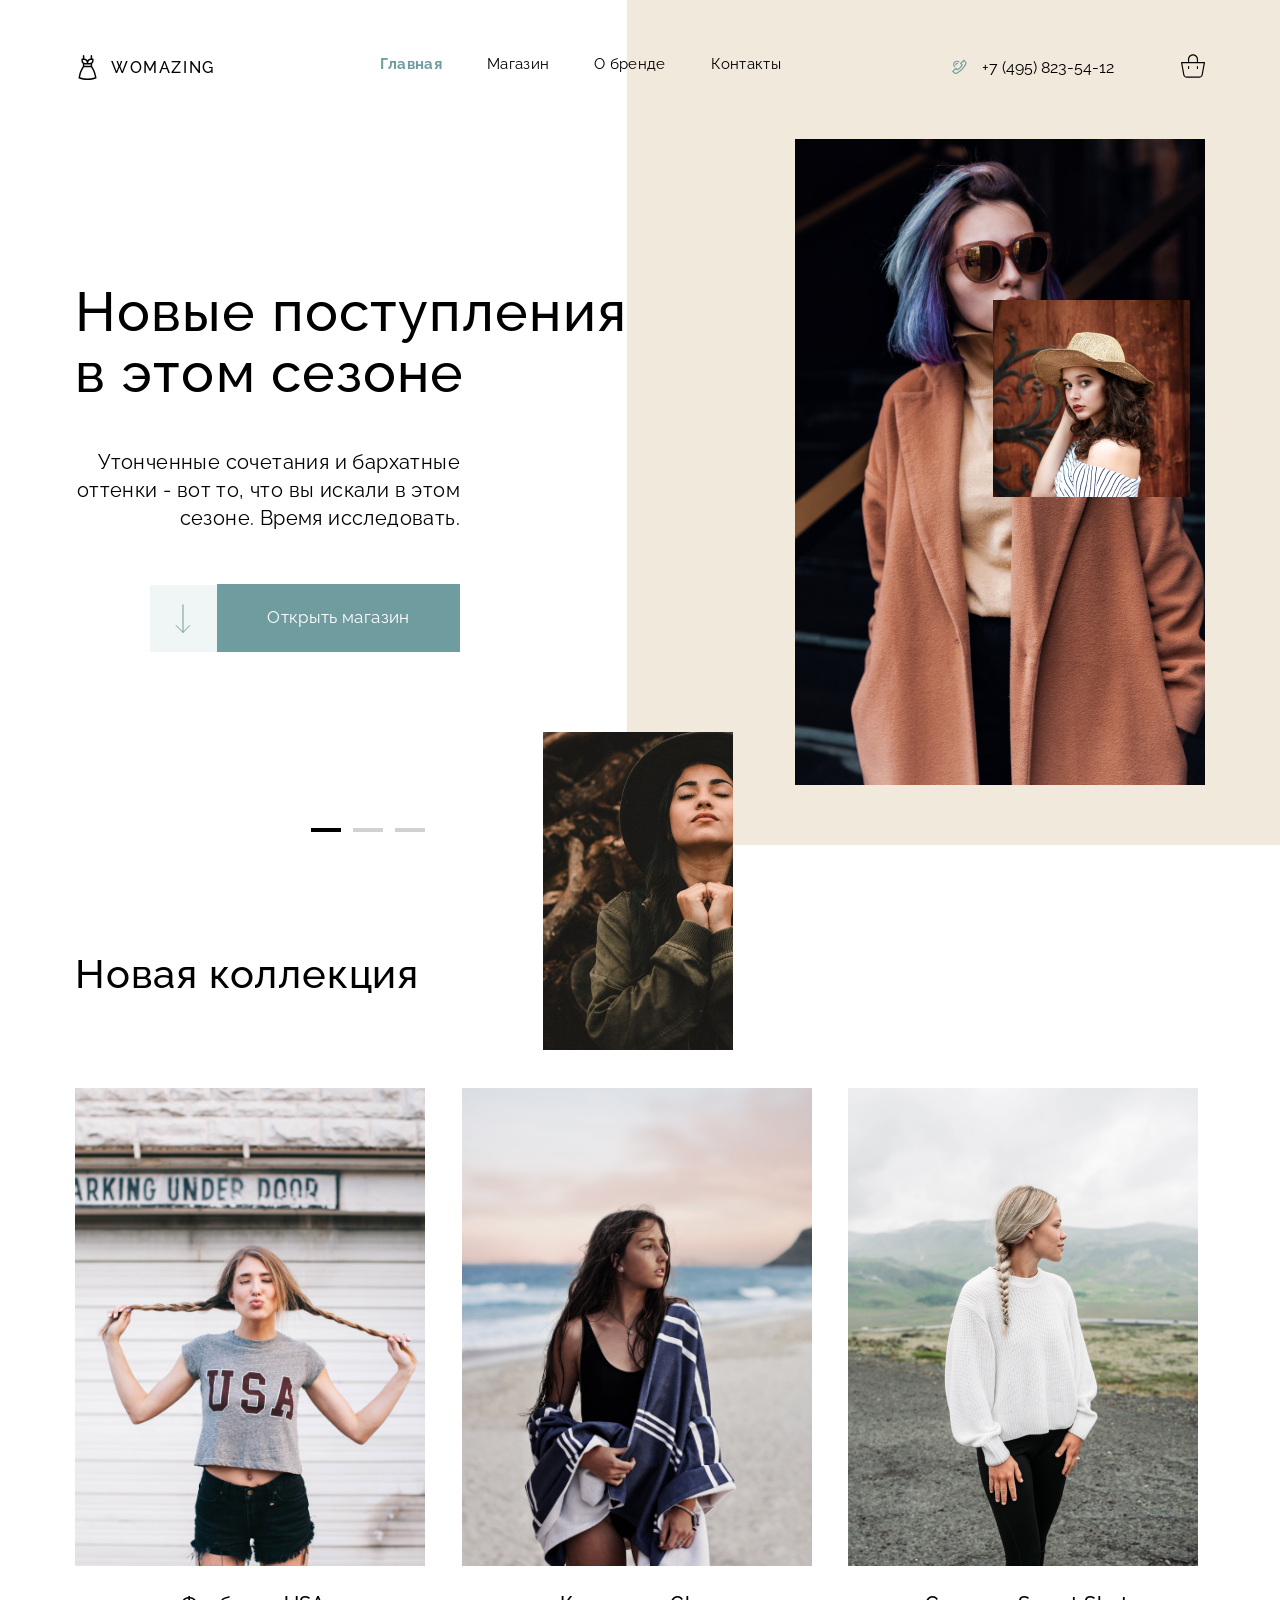
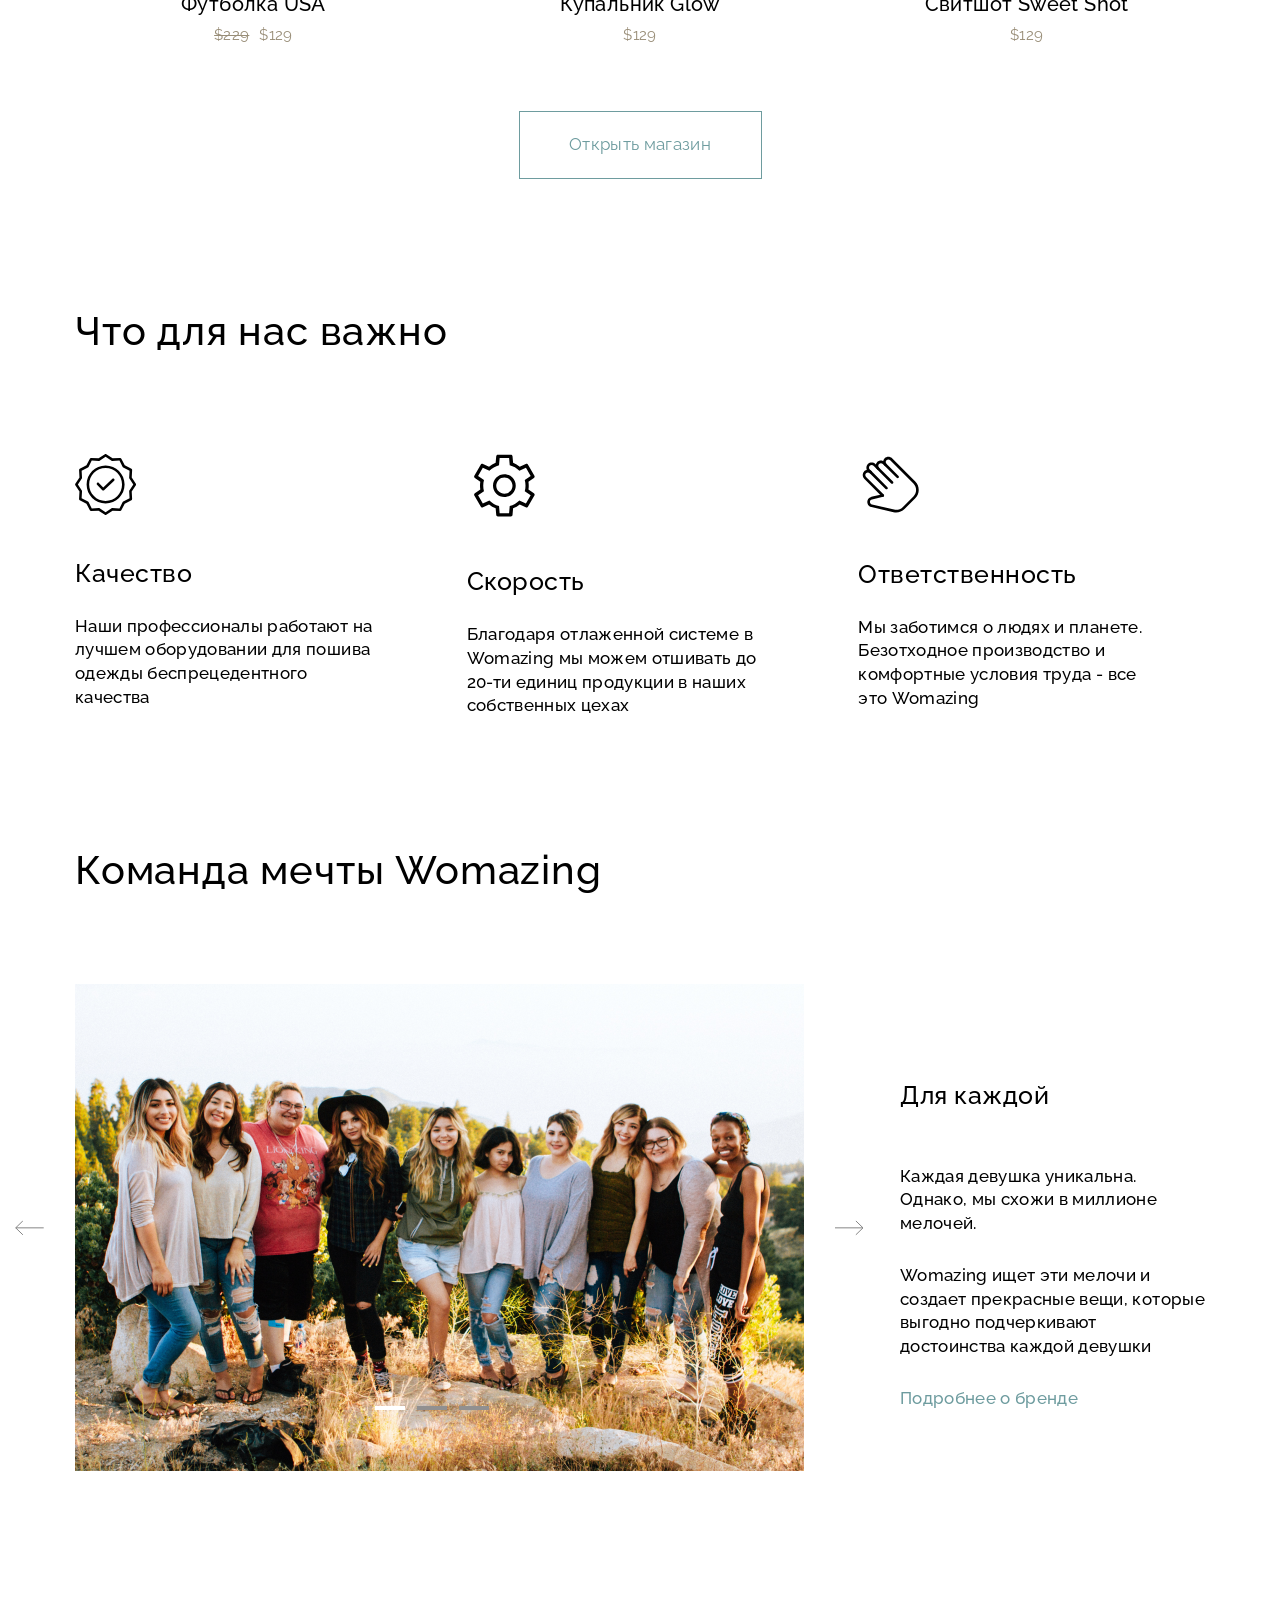
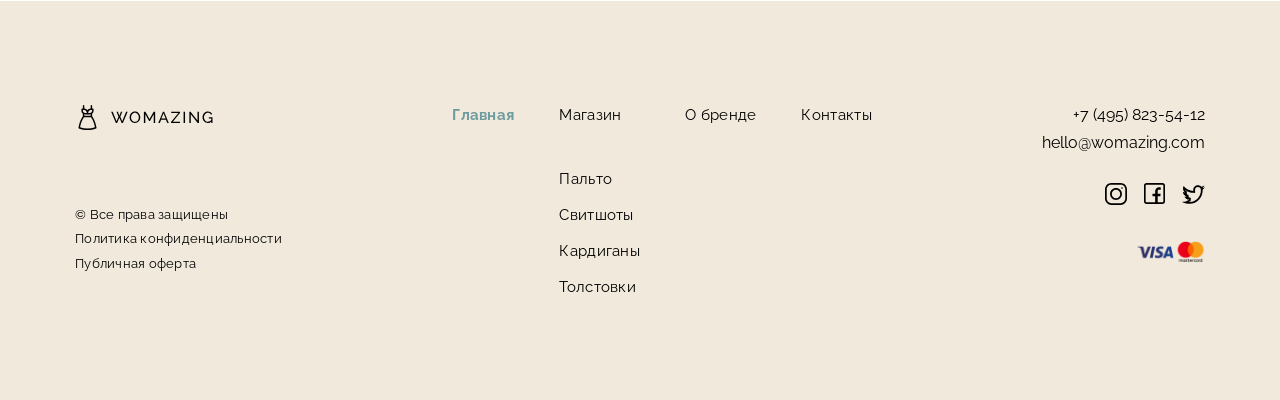
==== commit 091bb137: "add/footer__arrows" ====
--- a/index.html
+++ b/index.html
@@ -3,7 +3,7 @@
 <head>
     <meta charset="UTF-8">
     <meta name="viewport" content="width=device-width, initial-scale=1.0">
-    <title>Document</title>
+    <title>Online Shop</title>
     <link rel="stylesheet" href="./assets/styles/index.css">
 </head>
 <body>
@@ -235,6 +235,44 @@
                 <div class="team__slide img__slide-3">
                     <img src="./assets/images/team-img-slide-3.webp" alt="image">
                 </div>
+                <div class="team__arrows">
+                    <div class="team__arroew_group group-1">
+                        <label for="img3" class="nazad">
+                            <svg width="29" height="15" viewBox="0 0 29 15" fill="none" xmlns="http://www.w3.org/2000/svg">
+                            <path d="M28.7167 7.35815L0.716719 7.35815M0.716719 7.35815L7.90591 0.358153M0.716719 7.35815L7.90591 14.3582" />
+                            </svg>
+                        </label>
+                        <label for="img2" class="next">
+                            <svg width="29" height="15" viewBox="0 0 29 15" fill="none" xmlns="http://www.w3.org/2000/svg">
+                            <path d="M8.34742e-08 7.35815L28 7.35815M28 7.35815L20.8108 14.3582M28 7.35815L20.8108 0.358155" />
+                            </svg>
+                        </label>
+                    </div>
+                    <div class="team__arroew_group group-2">
+                        <label for="img1" class="nazad">
+                            <svg width="29" height="15" viewBox="0 0 29 15" fill="none" xmlns="http://www.w3.org/2000/svg">
+                            <path d="M28.7167 7.35815L0.716719 7.35815M0.716719 7.35815L7.90591 0.358153M0.716719 7.35815L7.90591 14.3582" />
+                            </svg>
+                        </label>
+                        <label for="img3" class="next">
+                             <svg width="29" height="15" viewBox="0 0 29 15" fill="none" xmlns="http://www.w3.org/2000/svg">
+                            <path d="M8.34742e-08 7.35815L28 7.35815M28 7.35815L20.8108 14.3582M28 7.35815L20.8108 0.358155" />
+                            </svg>
+                        </label>
+                    </div>
+                    <div class="team__arroew_group group-3">
+                        <label for="img2" class="nazad">
+                            <svg width="29" height="15" viewBox="0 0 29 15" fill="none" xmlns="http://www.w3.org/2000/svg">
+                            <path d="M28.7167 7.35815L0.716719 7.35815M0.716719 7.35815L7.90591 0.358153M0.716719 7.35815L7.90591 14.3582" />
+                            </svg>
+                        </label>
+                        <label for="img1" class="next">
+                            <svg width="29" height="15" viewBox="0 0 29 15" fill="none" xmlns="http://www.w3.org/2000/svg">
+                            <path d="M8.34742e-08 7.35815L28 7.35815M28 7.35815L20.8108 14.3582M28 7.35815L20.8108 0.358155" />
+                            </svg>
+                        </label>
+                    </div>
+                </div>
                 <div class="team__btn">
             <div class="team__bullets">
                 <label for="img1"></label>
@@ -271,12 +309,12 @@
                 <li class="footer__list zg"><a href="#">Главная</a></li>
             </ul>
             <ul class="footer__menu ">
-                <li class="footer__list list"><a href="#">Магазин</a></li>
+                <li class="footer__list "><a href="#">Магазин</a></li>
                 <div class="footer__box">
-                    <li class="footer__list"><a href="#"></a>Пальто</li>
-                    <li class="footer__list"><a href="#"></a>Свитшоты</li>
-                    <li class="footer__list"><a href="#"></a>Кардиганы</li>
-                    <li class="footer__list"><a href="#"></a>Толстовки</li>
+                    <li class="footer__list list"><a href="#">Пальто</a></li>
+                    <li class="footer__list"><a href="#">Свитшоты</a></li>
+                    <li class="footer__list"><a href="#">Кардиганы</a></li>
+                    <li class="footer__list"><a href="#">Толстовки</a></li>
                 </div>
             </ul>
             <ul class="footer__menu ">
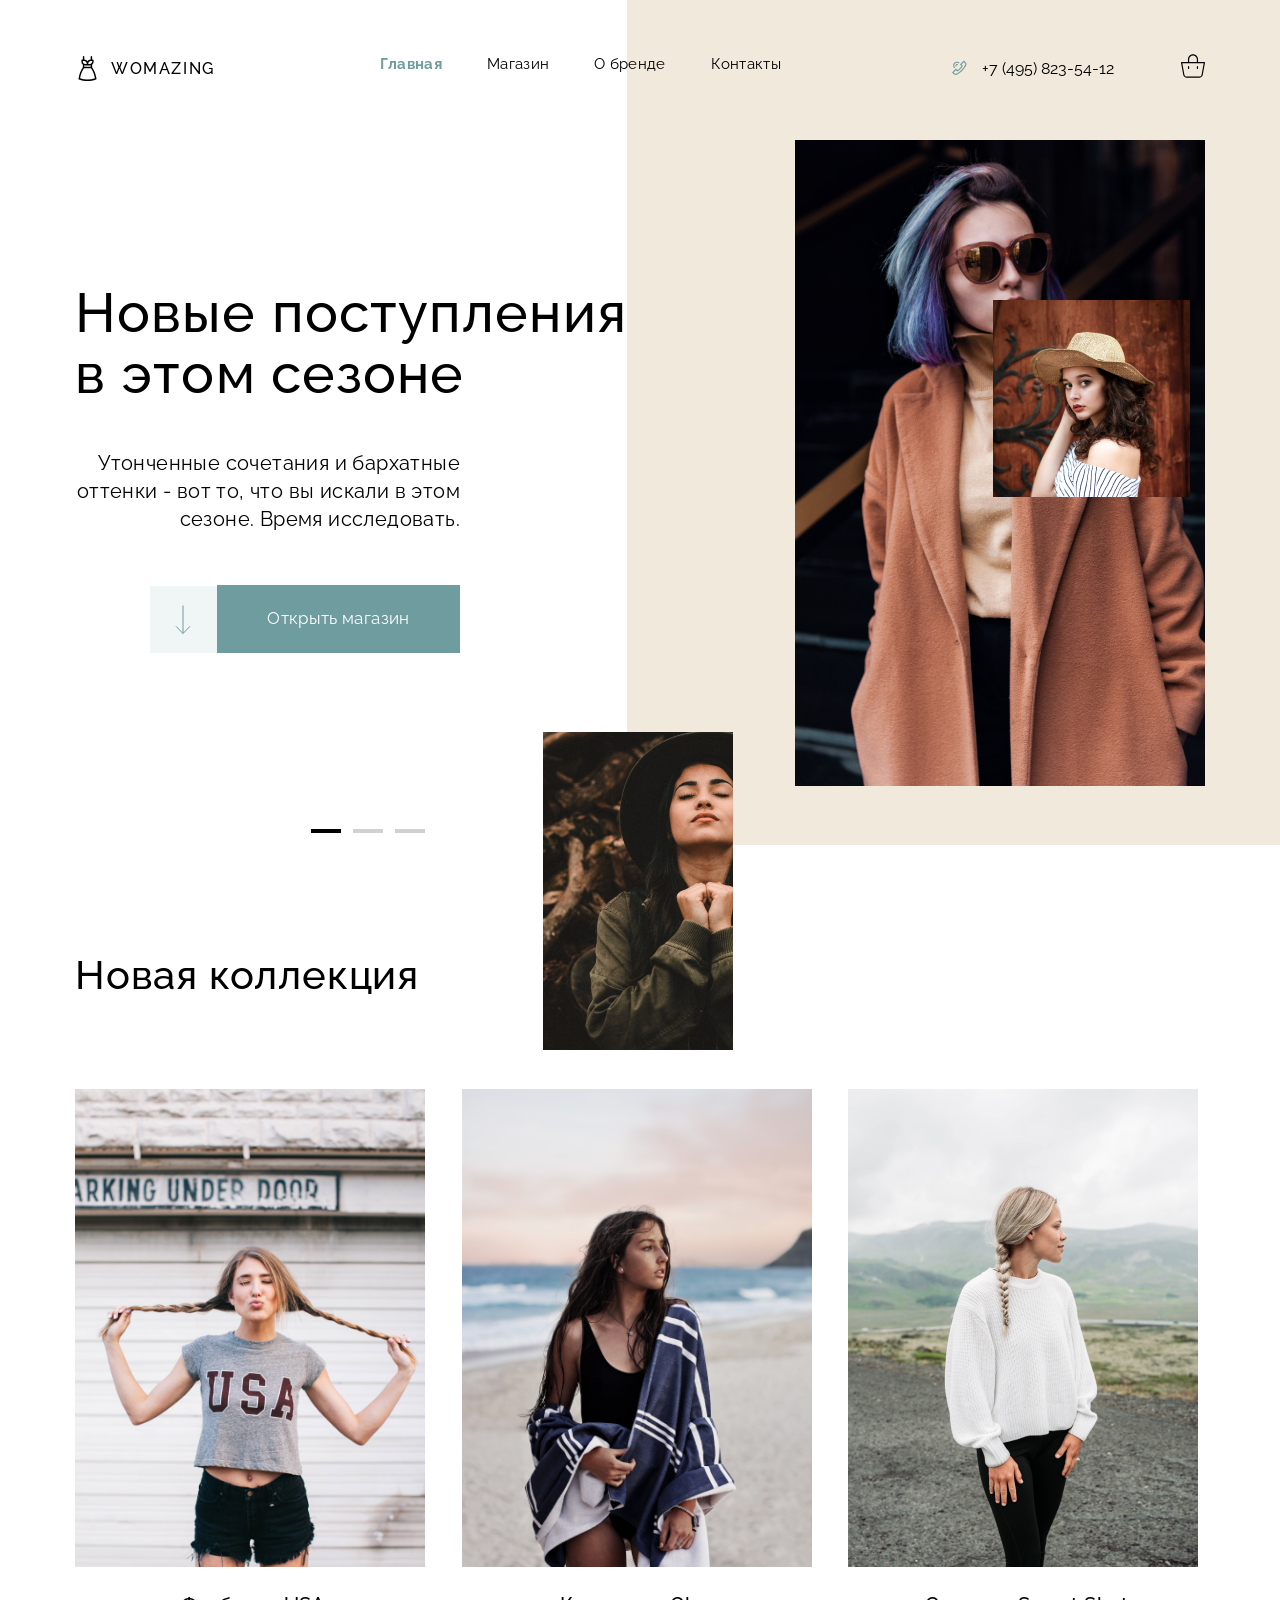
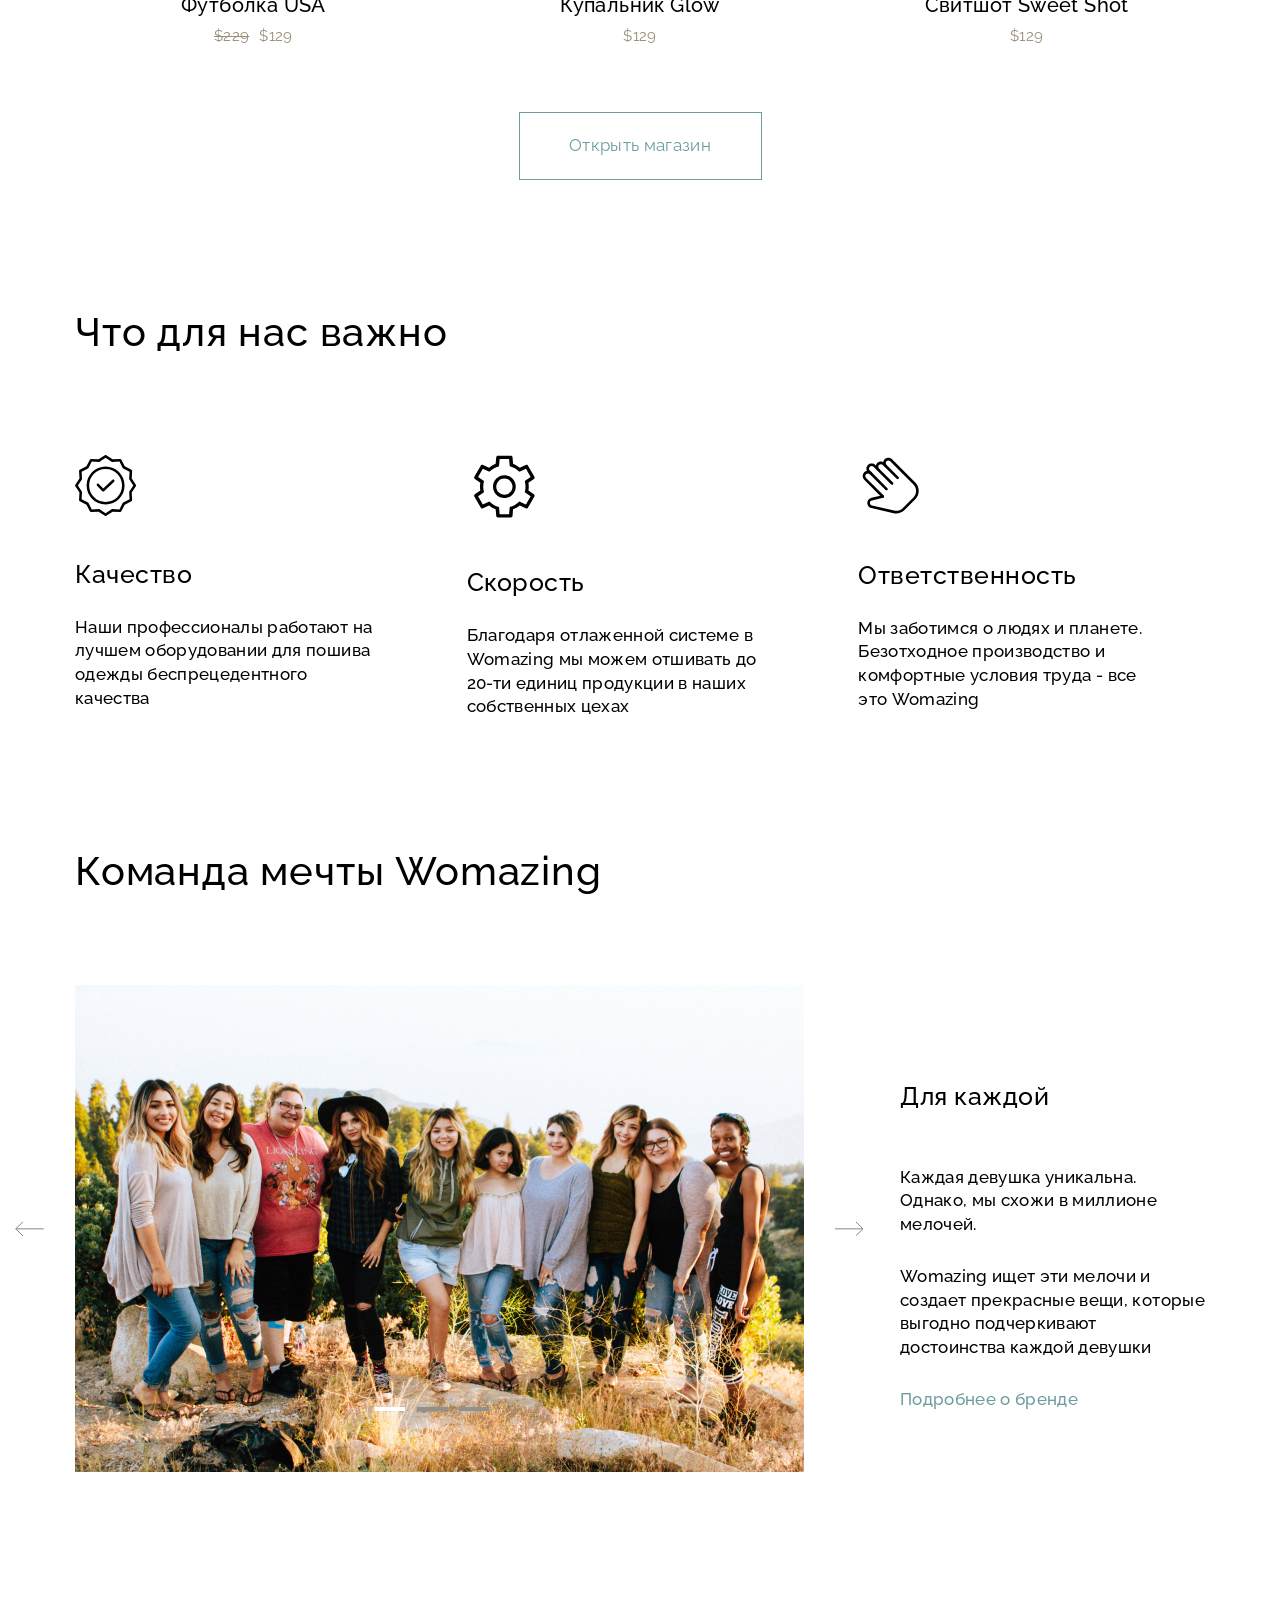
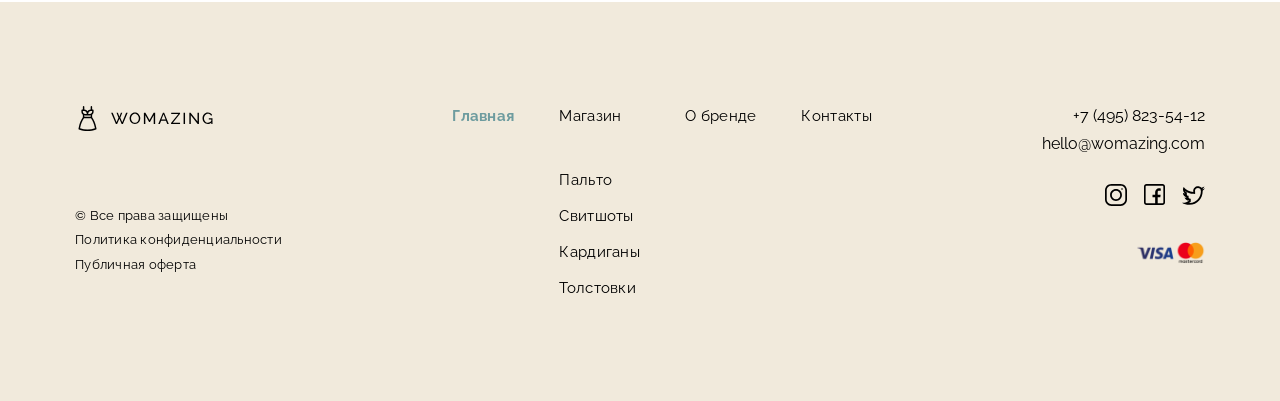
==== commit 39767eea: "add/cart.html" ====
--- a/index.html
+++ b/index.html
@@ -12,7 +12,7 @@
     
     <div class="container header__container">
         <div class="header__logo flex">
-            <a class="flex" href="#">
+            <a class="flex" href="./index.html">
                 <svg width="25" height="25" viewBox="0 0 25 25" fill="none" xmlns="http://www.w3.org/2000/svg">
             <path d="M21.5169 22.6493L21.1587 20.9776C20.4207 17.5332 19.0683 14.2964 17.1387 11.3529V8.64058C18.0275 7.97178 18.6035 6.9084 18.6035 5.71289V4.24805C18.6035 3.84355 18.2756 3.51562 17.8711 3.51562H17.1387V0.732422C17.1387 0.32793 16.8107 0 16.4062 0C16.0018 0 15.6738 0.32793 15.6738 0.732422V3.52339C14.3584 3.6001 13.2059 4.29209 12.5 5.31528C11.7941 4.29209 10.6416 3.6001 9.32617 3.52339V0.732422C9.32617 0.32793 8.99824 0 8.59375 0C8.18926 0 7.86133 0.32793 7.86133 0.732422V3.51562H7.1289C6.72441 3.51562 6.39648 3.84355 6.39648 4.24805V5.71289C6.39648 6.9084 6.97246 7.97178 7.86133 8.64058V11.3529C5.93174 14.2964 4.57934 17.5332 3.84126 20.9776L3.48305 22.6493C3.40649 23.0066 3.60507 23.3658 3.94853 23.4909C6.69741 24.4923 9.57451 25 12.5 25C15.4255 25 18.3026 24.4923 21.0515 23.4909C21.3949 23.3658 21.5935 23.0067 21.5169 22.6493ZM15.918 4.98047H17.1387V5.71289C17.1387 6.92446 16.153 7.91016 14.9414 7.91016H13.2324V7.66602C13.2324 6.1852 14.4372 4.98047 15.918 4.98047ZM7.86133 4.98047H9.08203C10.5628 4.98047 11.7676 6.1852 11.7676 7.66602V7.91016H10.0586C8.84702 7.91016 7.86133 6.92446 7.86133 5.71289V4.98047ZM10.0586 9.375H14.9414C15.1922 9.375 15.4371 9.34956 15.6738 9.30132V10.8398H9.32617V9.30132C9.56289 9.34956 9.80781 9.375 10.0586 9.375ZM12.5 23.5352C9.95849 23.5352 7.45561 23.128 5.05073 22.3244L5.27353 21.2846C5.96118 18.0757 7.21054 15.0566 8.98901 12.3047L16.0109 12.3047C17.7894 15.0566 19.0388 18.0757 19.7264 21.2845L19.9492 22.3244C17.5444 23.128 15.0415 23.5352 12.5 23.5352Z" fill="black"/>
             </svg>
@@ -22,7 +22,7 @@
         </div>
         <nav class="header__nav">
             <ul class="header__menu flex">
-                <li class="header__list weight"><a href="#">Главная</a></li>
+                <li class="header__list weight"><a href="./index.html">Главная</a></li>
                 <li class="header__list"><a href="#">Магазин</a></li>
                 <li class="header__list"><a href="#">О бренде</a></li>
                 <li class="header__list"><a href="#">Контакты</a></li>
@@ -44,23 +44,23 @@
             </clipPath>
             </defs>
             </svg>
-
-
                <span class="header__number"> +7 (495) 823-54-12</span>
             </a>
             </div>
-            <svg width="24" height="24" viewBox="0 0 24 24" fill="none" xmlns="http://www.w3.org/2000/svg">
-            <g clip-path="url(#clip0_64246_433)">
-            <path d="M23.8454 8.2243C23.7281 8.10906 23.5642 8.05442 23.4012 8.07624H17.0343V5.26295C17.0343 2.4826 14.7804 0.228699 12.0001 0.228699C9.21971 0.228699 6.96582 2.4826 6.96582 5.26295V8.07624H0.598861C0.421164 8.07624 0.243523 8.07624 0.154646 8.2243C0.0352739 8.33902 -0.0201042 8.5051 0.00659291 8.66851L2.22761 20.81C2.53789 22.5037 4.00034 23.7431 5.72199 23.7713H18.278C20.0046 23.7289 21.464 22.4797 21.7724 20.7804L23.9934 8.66851C24.0201 8.5051 23.9648 8.33902 23.8454 8.2243ZM8.1503 5.26295C8.1503 3.13682 9.87388 1.41324 12 1.41324C14.1261 1.41324 15.8497 3.13682 15.8497 5.26295V8.07624H8.1503V5.26295ZM20.5879 20.6323C20.3884 21.7547 19.4179 22.5759 18.278 22.5868H5.72199C4.58212 22.5759 3.61161 21.7547 3.41215 20.6323L1.30959 9.26078H22.6904L20.5879 20.6323Z" fill="black"/>
-            <path d="M16.4421 15.0354C16.7692 15.0354 17.0343 14.7702 17.0343 14.4431V12.6663C17.0343 12.3392 16.7692 12.074 16.4421 12.074C16.1149 12.074 15.8498 12.3392 15.8498 12.6663V14.4431C15.8497 14.7702 16.1149 15.0354 16.4421 15.0354Z" fill="black"/>
-            <path d="M7.55803 15.0354C7.88514 15.0354 8.1503 14.7702 8.1503 14.4431V12.6663C8.1503 12.3392 7.88514 12.074 7.55803 12.074C7.23092 12.074 6.96576 12.3392 6.96576 12.6663V14.4431C6.96576 14.7702 7.23092 15.0354 7.55803 15.0354Z" fill="black"/>
-            </g>
-            <defs>
-            <clipPath id="clip0_64246_433">
-            <rect width="24" height="24" fill="white"/>
-            </clipPath>
-            </defs>
-            </svg>
+            <a href="./cart.html">
+                <svg width="24" height="24" viewBox="0 0 24 24" fill="none" xmlns="http://www.w3.org/2000/svg">
+                <g clip-path="url(#clip0_64246_433)">
+                <path d="M23.8454 8.2243C23.7281 8.10906 23.5642 8.05442 23.4012 8.07624H17.0343V5.26295C17.0343 2.4826 14.7804 0.228699 12.0001 0.228699C9.21971 0.228699 6.96582 2.4826 6.96582 5.26295V8.07624H0.598861C0.421164 8.07624 0.243523 8.07624 0.154646 8.2243C0.0352739 8.33902 -0.0201042 8.5051 0.00659291 8.66851L2.22761 20.81C2.53789 22.5037 4.00034 23.7431 5.72199 23.7713H18.278C20.0046 23.7289 21.464 22.4797 21.7724 20.7804L23.9934 8.66851C24.0201 8.5051 23.9648 8.33902 23.8454 8.2243ZM8.1503 5.26295C8.1503 3.13682 9.87388 1.41324 12 1.41324C14.1261 1.41324 15.8497 3.13682 15.8497 5.26295V8.07624H8.1503V5.26295ZM20.5879 20.6323C20.3884 21.7547 19.4179 22.5759 18.278 22.5868H5.72199C4.58212 22.5759 3.61161 21.7547 3.41215 20.6323L1.30959 9.26078H22.6904L20.5879 20.6323Z" fill="black"/>
+                <path d="M16.4421 15.0354C16.7692 15.0354 17.0343 14.7702 17.0343 14.4431V12.6663C17.0343 12.3392 16.7692 12.074 16.4421 12.074C16.1149 12.074 15.8498 12.3392 15.8498 12.6663V14.4431C15.8497 14.7702 16.1149 15.0354 16.4421 15.0354Z" fill="black"/>
+                <path d="M7.55803 15.0354C7.88514 15.0354 8.1503 14.7702 8.1503 14.4431V12.6663C8.1503 12.3392 7.88514 12.074 7.55803 12.074C7.23092 12.074 6.96576 12.3392 6.96576 12.6663V14.4431C6.96576 14.7702 7.23092 15.0354 7.55803 15.0354Z" fill="black"/>
+                </g>
+                <defs>
+                <clipPath id="clip0_64246_433">
+                <rect width="24" height="24" fill="white"/>
+                </clipPath>
+                </defs>
+                </svg>
+            </a>
 
         </div>
     </div>
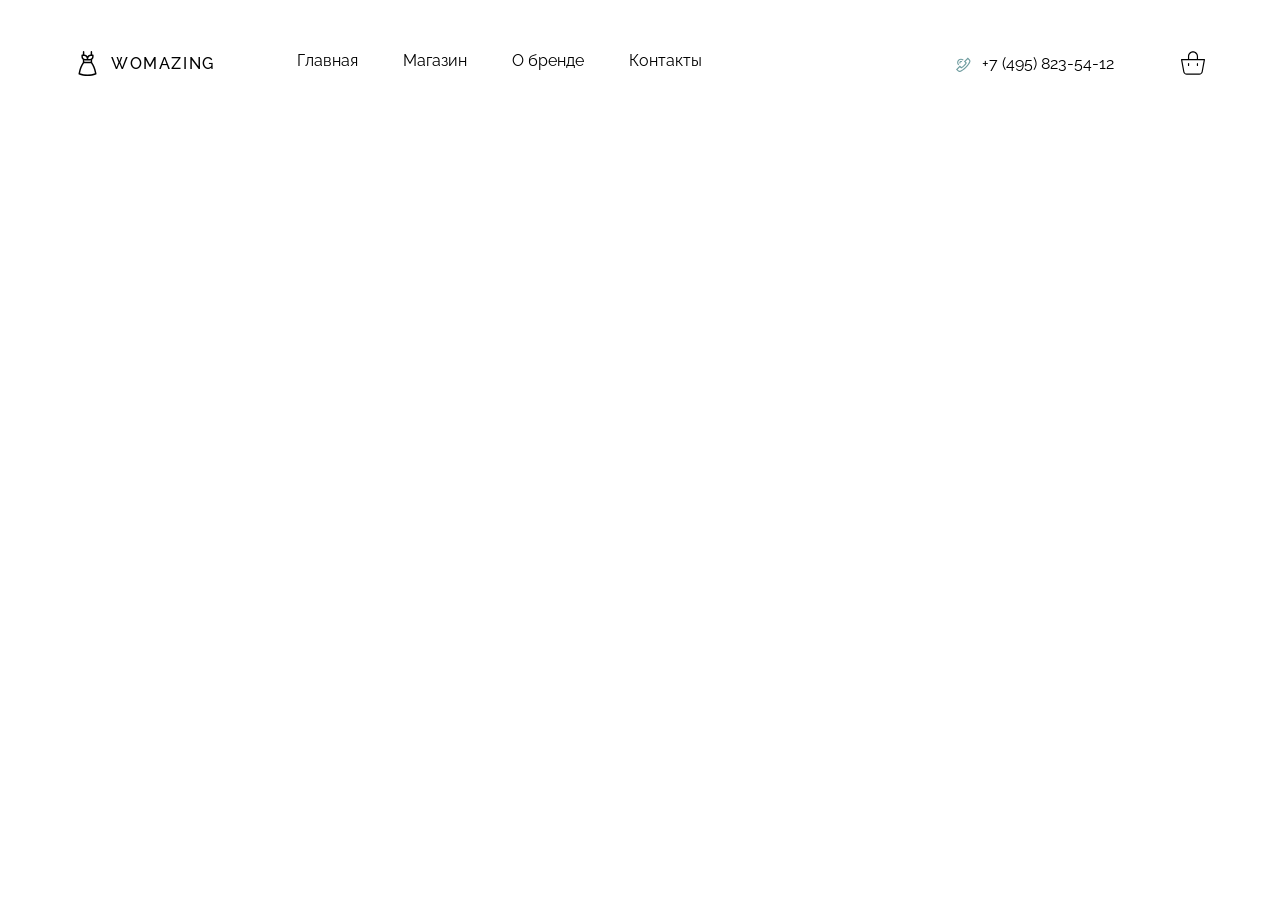
==== commit d9ff3e4c: "feat: add aboutbrand section" ====
--- a/index.html
+++ b/index.html
@@ -3,385 +3,63 @@
 <head>
     <meta charset="UTF-8">
     <meta name="viewport" content="width=device-width, initial-scale=1.0">
-    <title>Online Shop</title>
+    <title>WOMAZING </title>
     <link rel="stylesheet" href="./assets/styles/index.css">
+    <link rel="stylesheet" href="./assets/styles/oneitem.css">
+    <link rel="stylesheet" href="./assets/styles/aboutbrand.css">
+    <link rel="stylesheet" href="./assets/styles/contact.css">
 </head>
 <body>
    <header class="header" id="header">
-    <div class="bc__section_hero_r"></div>
-    
     <div class="container header__container">
         <div class="header__logo flex">
-            <a class="flex" href="./index.html">
-                <svg width="25" height="25" viewBox="0 0 25 25" fill="none" xmlns="http://www.w3.org/2000/svg">
+            <svg width="25" height="25" viewBox="0 0 25 25" fill="none" xmlns="http://www.w3.org/2000/svg">
             <path d="M21.5169 22.6493L21.1587 20.9776C20.4207 17.5332 19.0683 14.2964 17.1387 11.3529V8.64058C18.0275 7.97178 18.6035 6.9084 18.6035 5.71289V4.24805C18.6035 3.84355 18.2756 3.51562 17.8711 3.51562H17.1387V0.732422C17.1387 0.32793 16.8107 0 16.4062 0C16.0018 0 15.6738 0.32793 15.6738 0.732422V3.52339C14.3584 3.6001 13.2059 4.29209 12.5 5.31528C11.7941 4.29209 10.6416 3.6001 9.32617 3.52339V0.732422C9.32617 0.32793 8.99824 0 8.59375 0C8.18926 0 7.86133 0.32793 7.86133 0.732422V3.51562H7.1289C6.72441 3.51562 6.39648 3.84355 6.39648 4.24805V5.71289C6.39648 6.9084 6.97246 7.97178 7.86133 8.64058V11.3529C5.93174 14.2964 4.57934 17.5332 3.84126 20.9776L3.48305 22.6493C3.40649 23.0066 3.60507 23.3658 3.94853 23.4909C6.69741 24.4923 9.57451 25 12.5 25C15.4255 25 18.3026 24.4923 21.0515 23.4909C21.3949 23.3658 21.5935 23.0067 21.5169 22.6493ZM15.918 4.98047H17.1387V5.71289C17.1387 6.92446 16.153 7.91016 14.9414 7.91016H13.2324V7.66602C13.2324 6.1852 14.4372 4.98047 15.918 4.98047ZM7.86133 4.98047H9.08203C10.5628 4.98047 11.7676 6.1852 11.7676 7.66602V7.91016H10.0586C8.84702 7.91016 7.86133 6.92446 7.86133 5.71289V4.98047ZM10.0586 9.375H14.9414C15.1922 9.375 15.4371 9.34956 15.6738 9.30132V10.8398H9.32617V9.30132C9.56289 9.34956 9.80781 9.375 10.0586 9.375ZM12.5 23.5352C9.95849 23.5352 7.45561 23.128 5.05073 22.3244L5.27353 21.2846C5.96118 18.0757 7.21054 15.0566 8.98901 12.3047L16.0109 12.3047C17.7894 15.0566 19.0388 18.0757 19.7264 21.2845L19.9492 22.3244C17.5444 23.128 15.0415 23.5352 12.5 23.5352Z" fill="black"/>
             </svg>
             <h3 class="header__title_logo">Womazing</h3>
-            </a>
-            
         </div>
         <nav class="header__nav">
             <ul class="header__menu flex">
-                <li class="header__list weight"><a href="./index.html">Главная</a></li>
-                <li class="header__list"><a href="#">Магазин</a></li>
-                <li class="header__list"><a href="#">О бренде</a></li>
-                <li class="header__list"><a href="#">Контакты</a></li>
+                <li class="header__list"><a href="index.html">Главная</a></li>
+                <li class="header__list"><a href="oneitem.html">Магазин</a></li>
+                <li class="header__list"><a href="aboutbrand.html">О бренде</a></li>
+                <li class="header__list"><a href="contact.html">Контакты</a></li>
             </ul>
         </nav>
         <div class="header__shop_info flex">
             <div class="header__contact flex">
                 
             <a href="tel:+74958235412" class="header__phone flex">
-            <svg width="27" height="27" viewBox="0 0 27 27" fill="none" xmlns="http://www.w3.org/2000/svg">
-            <g clip-path="url(#clip0_64250_339)">
-            <path d="M8.25235 7.81643C6.75052 9.31823 6.75052 11.7618 8.25232 13.2636L9.05001 12.4659C7.9881 11.404 7.98807 9.67613 9.05004 8.61417C10.112 7.55224 11.8399 7.55224 12.9018 8.61414L13.6995 7.81646C12.1977 6.31463 9.75412 6.31466 8.25235 7.81643Z" />
-            <path d="M9.84133 9.39119C9.20916 10.0234 9.20913 11.052 9.8413 11.6842L10.639 10.8865C10.5458 10.7934 10.4945 10.6695 10.4945 10.5377C10.4945 10.406 10.5459 10.2821 10.639 10.1889C10.7322 10.0958 10.8561 10.0444 10.9878 10.0444C11.1196 10.0444 11.2435 10.0958 11.3366 10.1889L12.1343 9.39122C11.5022 8.75902 10.4735 8.75902 9.84133 9.39119Z" />
-            <path d="M19.7482 7.43513L17.855 5.54848L13.9233 9.47367L15.4475 11.0478C15.1921 11.5013 14.6378 12.3699 13.6933 13.3145C12.7486 14.2592 11.8736 14.8197 11.4158 15.0792L9.87255 13.5556L6.0022 17.4029L7.88504 19.2983C8.60479 20.0181 9.69992 20.2046 10.6101 19.7625C11.9991 19.0879 14.0954 17.8431 16.1942 15.7443C18.2931 13.6455 19.5378 11.5492 20.2124 10.1602C20.3723 9.83109 20.4499 9.47787 20.4499 9.12692C20.4499 8.5072 20.2077 7.89464 19.7482 7.43513ZM19.1977 9.66732C18.5609 10.9785 17.3845 12.9587 15.3965 14.9466C13.4086 16.9345 11.4284 18.1109 10.1173 18.7477C9.63929 18.9799 9.06281 18.8806 8.68414 18.5019L7.59739 17.4079L9.87537 15.1436L11.1901 16.4415L11.5418 16.2849C11.599 16.2595 12.9594 15.6438 14.4911 14.1121C16.0238 12.5795 16.6266 11.2305 16.6515 11.1739L16.804 10.8268L15.5067 9.48705L17.8558 7.14178L18.9511 8.23327C19.3306 8.6133 19.4298 9.18952 19.1977 9.66732Z" />
+            <svg width="17" height="17" viewBox="0 0 17 17" fill="none" xmlns="http://www.w3.org/2000/svg">
+            <g clip-path="url(#clip0_64246_422)">
+            <path d="M2.25241 4.81643C0.750584 6.31823 0.750584 8.7618 2.25238 10.2636L3.05007 9.46592C1.98816 8.40402 1.98814 6.67613 3.0501 5.61417C4.11203 4.55224 5.83992 4.55224 6.90185 5.61414L7.69953 4.81646C6.19776 3.31463 3.75418 3.31466 2.25241 4.81643Z" fill="#6E9C9F"/>
+            <path d="M3.84127 6.39119C3.2091 7.02336 3.20907 8.05201 3.84124 8.68421L4.63895 7.88653C4.54578 7.79335 4.49446 7.66947 4.49446 7.53772C4.49446 7.40599 4.54581 7.2821 4.63898 7.18893C4.73215 7.09576 4.85603 7.04444 4.98776 7.04444C5.11952 7.04444 5.24343 7.09576 5.33658 7.18893L6.13426 6.39122C5.50209 5.75902 4.47344 5.75902 3.84127 6.39119Z" fill="#6E9C9F"/>
+            <path d="M13.7483 4.43513L11.8551 2.54848L7.92337 6.47367L9.44758 8.04781C9.19214 8.50125 8.6379 9.3699 7.69334 10.3145C6.74865 11.2592 5.87366 11.8197 5.41587 12.0792L3.87261 10.5556L0.0022583 14.4029L1.8851 16.2983C2.60485 17.0181 3.69998 17.2046 4.6102 16.7625C5.99921 16.0879 8.09546 14.8431 10.1943 12.7443C12.2931 10.6455 13.5379 8.54924 14.2125 7.16023C14.3723 6.83109 14.45 6.47787 14.45 6.12692C14.45 5.5072 14.2078 4.89464 13.7483 4.43513ZM13.1977 6.66732C12.5609 7.97846 11.3845 9.95865 9.39661 11.9466C7.40868 13.9345 5.42849 15.1109 4.11735 15.7477C3.63935 15.9799 3.06287 15.8806 2.6842 15.5019L1.59746 14.4079L3.87543 12.1436L5.19015 13.4415L5.5419 13.2849C5.59905 13.2595 6.95947 12.6438 8.49116 11.1121C10.0239 9.57947 10.6267 8.23054 10.6515 8.17386L10.8041 7.82683L9.50677 6.48705L11.8559 4.14178L12.9512 5.23327C13.3307 5.6133 13.4298 6.18952 13.1977 6.66732Z" fill="#6E9C9F"/>
             </g>
             <defs>
-            <clipPath id="clip0_64250_339">
-            <rect width="17" height="17" fill="white" transform="translate(6 3)"/>
+            <clipPath id="clip0_64246_422">
+            <rect width="17" height="17" fill="white"/>
             </clipPath>
             </defs>
             </svg>
                <span class="header__number"> +7 (495) 823-54-12</span>
             </a>
             </div>
-            <a href="./cart.html">
-                <svg width="24" height="24" viewBox="0 0 24 24" fill="none" xmlns="http://www.w3.org/2000/svg">
-                <g clip-path="url(#clip0_64246_433)">
-                <path d="M23.8454 8.2243C23.7281 8.10906 23.5642 8.05442 23.4012 8.07624H17.0343V5.26295C17.0343 2.4826 14.7804 0.228699 12.0001 0.228699C9.21971 0.228699 6.96582 2.4826 6.96582 5.26295V8.07624H0.598861C0.421164 8.07624 0.243523 8.07624 0.154646 8.2243C0.0352739 8.33902 -0.0201042 8.5051 0.00659291 8.66851L2.22761 20.81C2.53789 22.5037 4.00034 23.7431 5.72199 23.7713H18.278C20.0046 23.7289 21.464 22.4797 21.7724 20.7804L23.9934 8.66851C24.0201 8.5051 23.9648 8.33902 23.8454 8.2243ZM8.1503 5.26295C8.1503 3.13682 9.87388 1.41324 12 1.41324C14.1261 1.41324 15.8497 3.13682 15.8497 5.26295V8.07624H8.1503V5.26295ZM20.5879 20.6323C20.3884 21.7547 19.4179 22.5759 18.278 22.5868H5.72199C4.58212 22.5759 3.61161 21.7547 3.41215 20.6323L1.30959 9.26078H22.6904L20.5879 20.6323Z" fill="black"/>
-                <path d="M16.4421 15.0354C16.7692 15.0354 17.0343 14.7702 17.0343 14.4431V12.6663C17.0343 12.3392 16.7692 12.074 16.4421 12.074C16.1149 12.074 15.8498 12.3392 15.8498 12.6663V14.4431C15.8497 14.7702 16.1149 15.0354 16.4421 15.0354Z" fill="black"/>
-                <path d="M7.55803 15.0354C7.88514 15.0354 8.1503 14.7702 8.1503 14.4431V12.6663C8.1503 12.3392 7.88514 12.074 7.55803 12.074C7.23092 12.074 6.96576 12.3392 6.96576 12.6663V14.4431C6.96576 14.7702 7.23092 15.0354 7.55803 15.0354Z" fill="black"/>
-                </g>
-                <defs>
-                <clipPath id="clip0_64246_433">
-                <rect width="24" height="24" fill="white"/>
-                </clipPath>
-                </defs>
-                </svg>
-            </a>
+            <svg width="24" height="24" viewBox="0 0 24 24" fill="none" xmlns="http://www.w3.org/2000/svg">
+            <g clip-path="url(#clip0_64246_433)">
+            <path d="M23.8454 8.2243C23.7281 8.10906 23.5642 8.05442 23.4012 8.07624H17.0343V5.26295C17.0343 2.4826 14.7804 0.228699 12.0001 0.228699C9.21971 0.228699 6.96582 2.4826 6.96582 5.26295V8.07624H0.598861C0.421164 8.07624 0.243523 8.07624 0.154646 8.2243C0.0352739 8.33902 -0.0201042 8.5051 0.00659291 8.66851L2.22761 20.81C2.53789 22.5037 4.00034 23.7431 5.72199 23.7713H18.278C20.0046 23.7289 21.464 22.4797 21.7724 20.7804L23.9934 8.66851C24.0201 8.5051 23.9648 8.33902 23.8454 8.2243ZM8.1503 5.26295C8.1503 3.13682 9.87388 1.41324 12 1.41324C14.1261 1.41324 15.8497 3.13682 15.8497 5.26295V8.07624H8.1503V5.26295ZM20.5879 20.6323C20.3884 21.7547 19.4179 22.5759 18.278 22.5868H5.72199C4.58212 22.5759 3.61161 21.7547 3.41215 20.6323L1.30959 9.26078H22.6904L20.5879 20.6323Z" fill="black"/>
+            <path d="M16.4421 15.0354C16.7692 15.0354 17.0343 14.7702 17.0343 14.4431V12.6663C17.0343 12.3392 16.7692 12.074 16.4421 12.074C16.1149 12.074 15.8498 12.3392 15.8498 12.6663V14.4431C15.8497 14.7702 16.1149 15.0354 16.4421 15.0354Z" fill="black"/>
+            <path d="M7.55803 15.0354C7.88514 15.0354 8.1503 14.7702 8.1503 14.4431V12.6663C8.1503 12.3392 7.88514 12.074 7.55803 12.074C7.23092 12.074 6.96576 12.3392 6.96576 12.6663V14.4431C6.96576 14.7702 7.23092 15.0354 7.55803 15.0354Z" fill="black"/>
+            </g>
+            <defs>
+            <clipPath id="clip0_64246_433">
+            <rect width="24" height="24" fill="white"/>
+            </clipPath>
+            </defs>
+            </svg>
 
         </div>
     </div>
    </header>
-   <section class="hero" id="hero">
-    <input type="radio" name="hero__slider" id="s1" checked hidden>
-    <input type="radio" name="hero__slider" id="s2" hidden>
-    <input type="radio" name="hero__slider" id="s3" hidden>
-    <div class="container hero__container flex"> 
-        <div class="hero__content">
-            <div class="hero__slide text-1">
-                 <h1 class="hero__title">Новые поступления
-в этом сезоне</h1>
-            
-            <div class="hero__box">
-                <p class="hero__desc">Утонченные сочетания и бархатные оттенки - вот то, что вы искали в этом сезоне. Время исследовать.</p>
-                <div id="hero__btn" class="hero__btn__shop_ikon">
-                    <svg width="67" height="67" viewBox="0 0 67 67" fill="none" xmlns="http://www.w3.org/2000/svg">
-                    <rect width="67" height="67" fill="#6E9C9F" fill-opacity="0.1"/>
-                    <path d="M33 19.5V47.5M33 47.5L26 40.3108M33 47.5L40 40.3108" stroke="#6E9C9F"/>
-                    </svg>
-                    <button class="hero__button">Открыть магазин</button>
-                </div>
-            </div>
-            </div>
-            <div class="hero__slide text-2">
-                <h1 class="hero__title">Что-то новенькое. Мы заждались тебя.</h1>
-                <div class="hero__box">
-                    <p class="hero__desc">Надоело искать себя в сером городе? Настало время новых идей, свежих красок и вдохновения с Womazing!</p>
-                <div id="hero__btn" class="hero__btn__shop_ikon">
-                    <svg width="67" height="67" viewBox="0 0 67 67" fill="none" xmlns="http://www.w3.org/2000/svg">
-                    <rect width="67" height="67" fill="#6E9C9F" fill-opacity="0.1"/>
-                    <path d="M33 19.5V47.5M33 47.5L26 40.3108M33 47.5L40 40.3108" stroke="#6E9C9F"/>
-                    </svg>
-                    <button form="hero__btn" class="hero__button">Открыть магазин</button>
-                </div>
-                </div>
-            </div>
-            <div class="hero__slide text-3">
-                <h1 class="hero__title">Включай новый сезон с WOMAZING</h1>
-                <div class="hero__box">
-                    <p class="hero__desc">Мы обновили ассортимент - легендарные коллекции и новинки от отечественных дизайнеров</p>
-                <div id="hero__btn" class="hero__btn__shop_ikon">
-                    <svg width="67" height="67" viewBox="0 0 67 67" fill="none" xmlns="http://www.w3.org/2000/svg">
-                    <rect width="67" height="67" fill="#6E9C9F" fill-opacity="0.1"/>
-                    <path d="M33 19.5V47.5M33 47.5L26 40.3108M33 47.5L40 40.3108" stroke="#6E9C9F"/>
-                    </svg>
-                    <button form="hero__btn" class="hero__button">Открыть магазин</button>
-                </div>
-                </div>
-            </div>
-            <div class="hero__btn__shop"> 
-                <div class="slider__bullets">
-                    <label for="s1"></label>
-                    <label for="s2"></label>
-                    <label for="s3"></label>
-                </div>
-            </div>
-        </div>
-        <div class="hero__images">
-             <div class="hero__img">
-                <img class="hero__img-1" src="./assets/images/hero-img-fon.webp" alt="img-fon">
-             </div>
-             <div class="hero__img">
-                <img class="hero__img-2" src="./assets/images/hero-img-position-1.webp" alt="img-fon">
-             </div>
-             <div class="hero__img">
-                <img class="hero__img-3" src="./assets/images/hero-img-position-2.webp" alt="img-fon">
-             </div>
-        </div>
-    </div>
-   </section>
-   <section class="collection" id="collection">
-    <div class="container">
-        <h2 class="title">Новая коллекция</h2>
-        <div class="collection__grid">
-            <div class="collection__card">
-                <div class="collection__card_img">
-                <a class="collection__card__hover" href="#">
-                    <img src="./assets/images/collection-card-img.webp" alt="Картинки с магазина">
-                </a>
-            </div>
-            <h3 class="collection__card__title">Футболка USA</h3>
-            <p class="collection__card__price__wrapper">
-                <span class="old__price">$229</span>
-                <span class="new__price">$129</span>
-            </p>
-            </div>
-            <div class="collection__card">
-                <div class="collection__card_img">
-                    <a href="#" class="collection__card__hover">
-                                        <img src="./assets/images/collection-card-img-1.webp" alt="Картинки с магазина">
-                    </a>
-            </div>
-            <h3 class="collection__card__title">Купальник Glow</h3>
-            <p class="collection__card__price">$129</p>
-            </div>
-            <div class="collection__card">
-                <div class="collection__card_img">
-                    <a href="#" class="collection__card__hover">
-                        <img src="./assets/images/collection-card-img-2.webp" alt="Картинки с магазина">
-                    </a>
-            </div>
-            <h3 class="collection__card__title">Свитшот Sweet Shot</h3>
-            <p class="collection__card__price">$129</p>
-            </div>
-        </div>
-            <a class="collection__btn" href="#">Открыть магазин</a>
-   </section>
-   <section class="features" id="features">
-    <div class="container">
-        <h2 class="title">Что для нас важно</h2>
-        <div class="features__grid">
-            <div class="features__card">
-                <div class="features__card__ikon__wrapper">
-                    <svg width="61" height="61" viewBox="0 0 61 61" fill="none" xmlns="http://www.w3.org/2000/svg">
-                    <g clip-path="url(#clip0_64263_308)">
-                    <path d="M37.3994 24.8337L28.2341 33.4905L23.8355 28.9652C23.3478 28.4632 22.5449 28.4518 22.0433 28.9394C21.5413 29.4276 21.5299 30.23 22.0175 30.7321L27.2931 36.1477C27.7832 36.6408 28.5753 36.6577 29.0858 36.1854L39.1667 26.677C39.4115 26.4461 39.5545 26.1273 39.564 25.7911C39.5734 25.455 39.4488 25.1287 39.2174 24.8844C38.7267 24.3744 37.9178 24.3521 37.3994 24.8337Z" fill="black"/>
-                    <path d="M30.5983 11.5111C20.1236 11.5111 11.6063 20.0284 11.6063 30.5031C11.6063 40.9783 20.1236 49.4956 30.5983 49.4956C41.0736 49.4956 49.5908 40.9783 49.5908 30.5031C49.5908 20.0284 41.0736 11.5111 30.5983 11.5111ZM30.5983 46.9531C21.5219 46.9531 14.1488 39.5671 14.1488 30.5031C14.1488 21.4391 21.5219 14.0536 30.5983 14.0536C39.6837 14.0536 47.0484 21.4183 47.0484 30.5031C47.0484 39.5879 39.6837 46.9531 30.5983 46.9531Z" fill="black"/>
-                    <path d="M56.7351 23.5113L57.1547 15.9728C57.184 15.4668 56.9089 14.9916 56.4555 14.7651L49.7433 11.3711L46.3492 4.65886C46.1183 4.20946 45.646 3.93585 45.1415 3.95969L37.5901 4.36688L31.2975 0.209557C30.8734 -0.0700149 30.3237 -0.0700149 29.8992 0.209557L23.6066 4.36688L16.0686 3.94727C15.5621 3.91748 15.0873 4.19258 14.8609 4.64645L11.4663 11.3586L4.75461 14.7527C4.30471 14.9831 4.03159 15.4554 4.05543 15.9604L4.47454 23.4989L0.317711 29.7915C0.0381393 30.2156 0.0381393 30.7653 0.317711 31.1898L4.46212 37.4949L4.04252 45.0334C4.01322 45.5394 4.28783 46.0146 4.7417 46.241L11.4539 49.6351L14.848 56.3473C15.0784 56.7972 15.5506 57.0703 16.0557 57.0465L23.5942 56.6269L29.8868 60.7837C30.3083 61.0722 30.8635 61.0722 31.2851 60.7837L37.5777 56.6269L45.1162 57.0465C45.6222 57.0758 46.0969 56.8007 46.3239 56.3473L49.718 49.6351L56.4302 46.241C56.8796 46.0101 57.1532 45.5384 57.1293 45.0334L56.7097 37.4949L60.8666 31.2023C61.1461 30.7782 61.1461 30.228 60.8666 29.8039L56.7351 23.5113ZM54.3704 36.4525C54.2154 36.68 54.1434 36.9536 54.1673 37.2282L54.5611 44.3595L48.2178 47.5629C47.976 47.6841 47.7798 47.8807 47.6587 48.1225L44.4548 54.4658L37.3235 54.072C37.0503 54.0621 36.7807 54.1326 36.5478 54.2751L30.5983 58.2035L24.6494 54.2751C24.4428 54.1356 24.1995 54.0601 23.9502 54.0591H23.8866L16.7548 54.4534L13.5514 48.1096C13.4303 47.8678 13.2341 47.6716 12.9918 47.5505L6.63563 44.3595L7.02991 37.2282C7.03984 36.9551 6.96883 36.6854 6.82632 36.4525L2.89841 30.5031L6.82632 24.5536C6.98174 24.3267 7.05375 24.0526 7.02991 23.7785L6.63563 16.6467L12.9794 13.4433C13.2212 13.3221 13.4174 13.126 13.5385 12.8841L16.7419 6.54038L23.8737 6.93467C24.1463 6.9441 24.416 6.87359 24.6494 6.73107L30.5983 2.80317L36.5478 6.73107C36.7752 6.8865 37.0493 6.9585 37.3235 6.93467L44.4548 6.54038L47.6587 12.8841C47.7798 13.126 47.976 13.3221 48.2178 13.4433L54.5611 16.6467L54.1673 23.7785C54.1573 24.0511 54.2284 24.3207 54.3704 24.5536L58.2988 30.5031L54.3704 36.4525Z" fill="black"/>
-                    </g>
-                    <defs>
-                    <clipPath id="clip0_64263_308">
-                    <rect width="61" height="61" fill="white"/>
-                    </clipPath>
-                    </defs>
-                    </svg>
-                </div>
-                <h3 class="features__title">Качество</h3>
-                <p class="features__desc">Наши профессионалы работают на лучшем оборудовании для пошива одежды беспрецедентного качества</p>
-            </div>
-            <div class="features__card">
-                <div class="features__card__ikon__wrapper">
-                    <svg width="78" height="78" viewBox="0 0 78 78" fill="none" xmlns="http://www.w3.org/2000/svg">
-                    <path d="M63.6611 50.349L57.7656 46.1565C58.7557 42.5159 58.7501 38.6761 57.7493 35.0383L63.6643 30.8978L58.9421 22.7273L52.3641 25.7368C49.7053 23.0589 46.3762 21.144 42.7246 20.1923L42.0973 13H32.6528L32.0256 20.1923C28.3747 21.1453 25.0467 23.0613 22.3893 25.74L15.8081 22.7305L11.0891 30.901L17.0041 35.0415C16.0028 38.678 15.9961 42.5166 16.9846 46.1565L11.0891 50.349L15.8081 58.4805L22.3893 55.4678C25.0471 58.1453 28.375 60.0602 32.0256 61.0123L32.6528 68.2045H42.0973L42.7246 61.0123C46.3751 60.06 49.703 58.1452 52.3608 55.4678L58.9421 58.4805L63.6643 50.3523L63.6611 50.349ZM43.8913 9.70129C44.3097 9.70085 44.712 9.86176 45.0147 10.1505C45.3174 10.4393 45.4971 10.8337 45.5163 11.2515L46.0948 17.8653C48.4973 18.7808 50.7386 20.0732 52.7346 21.6938L58.7471 18.889C59.1184 18.698 59.5491 18.6572 59.9497 18.7752C60.3503 18.8932 60.6901 19.1609 60.8986 19.5228L67.4148 30.8003C67.6242 31.1618 67.6863 31.59 67.5883 31.9961C67.4902 32.4022 67.2396 32.7549 66.8883 32.981L61.4478 36.79C61.8638 39.3835 61.8508 41.9673 61.4511 44.4568L66.8883 48.2593C67.2404 48.4855 67.4917 48.8388 67.5898 49.2457C67.6878 49.6525 67.6252 50.0815 67.4148 50.4433L60.8986 61.6785C60.6901 62.0404 60.3503 62.3081 59.9497 62.4261C59.5491 62.5441 59.1184 62.5034 58.7471 62.3123L52.7346 59.5075C50.7781 61.1 48.5486 62.4 46.0948 63.3393L45.5163 69.953C45.4963 70.3704 45.3162 70.7639 45.0136 71.052C44.711 71.3401 44.3091 71.5005 43.8913 71.5H30.8588C30.441 71.5005 30.0391 71.3401 29.7365 71.052C29.4339 70.7639 29.2539 70.3704 29.2338 69.953L28.6553 63.3393C26.2527 62.4226 24.0114 61.1291 22.0156 59.5075L16.0031 62.3123C15.6318 62.5046 15.2006 62.5464 14.7993 62.429C14.398 62.3116 14.0574 62.0439 13.8483 61.6818L7.33532 50.44C7.12595 50.0786 7.06383 49.6503 7.16187 49.2442C7.25991 48.8382 7.51058 48.4854 7.86182 48.2593L13.2991 44.4535C12.8919 41.9142 12.8919 39.3262 13.2991 36.7868L7.86507 32.981C7.51469 32.755 7.26462 32.4028 7.16662 31.9975C7.06862 31.5922 7.13018 31.1647 7.33857 30.8035L13.8451 19.5228C14.0536 19.1601 14.394 18.8918 14.7953 18.7737C15.1967 18.6557 15.6281 18.697 15.9998 18.889L22.0123 21.6938C24.0083 20.0732 26.2496 18.7808 28.6521 17.8653L29.2306 11.2515C29.2498 10.8337 29.4295 10.4393 29.7322 10.1505C30.0349 9.86176 30.4372 9.70085 30.8556 9.70129H43.8881H43.8913ZM37.3751 29.25C40.3919 29.25 43.2852 30.4485 45.4184 32.5817C47.5516 34.7149 48.7501 37.6082 48.7501 40.625C48.7501 43.6419 47.5516 46.5352 45.4184 48.6684C43.2852 50.8016 40.3919 52 37.3751 52C34.3582 52 31.465 50.8016 29.3317 48.6684C27.1985 46.5352 26.0001 43.6419 26.0001 40.625C26.0001 37.6082 27.1985 34.7149 29.3317 32.5817C31.465 30.4485 34.3582 29.25 37.3751 29.25ZM37.3751 32.5C35.2202 32.5 33.1536 33.3561 31.6298 34.8798C30.1061 36.4035 29.2501 38.4702 29.2501 40.625C29.2501 42.7799 30.1061 44.8466 31.6298 46.3703C33.1536 47.894 35.2202 48.75 37.3751 48.75C39.53 48.75 41.5966 47.894 43.1203 46.3703C44.644 44.8466 45.5001 42.7799 45.5001 40.625C45.5001 38.4702 44.644 36.4035 43.1203 34.8798C41.5966 33.3561 39.53 32.5 37.3751 32.5Z" fill="black"/>
-                    </svg>
-
-                </div>
-                <h3 class="features__title">Скорость</h3>
-                <p class="features__desc">Благодаря отлаженной системе в Womazing мы можем отшивать до 20-ти единиц продукции в наших собственных цехах</p>
-            </div>
-            <div class="features__card">
-                <div class="features__card__ikon__wrapper">
-                    <svg width="63" height="63" viewBox="0 0 63 63" fill="none" xmlns="http://www.w3.org/2000/svg">
-                    <path d="M24.7774 43.7903C24.4414 43.7903 24.1054 43.6617 23.8481 43.407L6.21598 25.7723C4.16848 23.7248 4.16848 20.3937 6.21598 18.3462C8.26873 16.2987 11.5972 16.3039 13.6395 18.3462L29.4184 34.125C29.9302 34.6369 29.9302 35.469 29.4184 35.9809C28.9065 36.4928 28.0744 36.4928 27.5625 35.9809L11.7836 20.202C10.7651 19.1835 9.10086 19.1809 8.07186 20.202C7.57836 20.6982 7.30273 21.357 7.30273 22.0579C7.30273 22.7614 7.57573 23.4203 8.07186 23.9164L25.7066 41.5485C26.2185 42.0604 26.2185 42.8925 25.7066 43.4044C25.4494 43.6617 25.1134 43.7903 24.7774 43.7903Z" fill="black"/>
-                    <path d="M34.0594 30.7965C33.7234 30.7965 33.3874 30.6678 33.1301 30.4132L15.498 12.7785C14.4716 11.7521 12.81 11.7521 11.7836 12.7785C11.2901 13.2746 11.0145 13.9335 11.0145 14.6343C11.0145 15.3352 11.2875 15.9941 11.7836 16.4902L13.6395 18.3461C14.1514 18.858 14.1514 19.6901 13.6395 20.202C13.1276 20.7138 12.2955 20.7138 11.7836 20.202L9.92778 18.3461C8.93553 17.3538 8.38953 16.0361 8.38953 14.6343C8.38953 13.2326 8.93553 11.9148 9.92778 10.9226C11.9096 8.9407 15.3668 8.93545 17.3539 10.9226L34.986 28.5573C35.4979 29.0692 35.4979 29.9013 34.986 30.4132C34.7288 30.6705 34.3954 30.7965 34.0594 30.7965Z" fill="black"/>
-                    <path d="M39.6296 25.2289C39.2936 25.2289 38.9576 25.1002 38.7004 24.8456L24.7774 10.9226C23.751 9.89624 22.092 9.89624 21.0656 10.9226C20.0419 11.9464 20.0419 13.6106 21.0656 14.6344C21.5775 15.1462 21.5775 15.9784 21.0656 16.4902C20.5537 17.0021 19.7216 17.0021 19.2097 16.4902C17.1649 14.4454 17.1649 11.1116 19.2097 9.06674C21.2546 7.02186 24.5884 7.02186 26.6332 9.06674L40.5562 22.9897C41.0681 23.5016 41.0681 24.3337 40.5562 24.8456C40.3016 25.1002 39.9656 25.2289 39.6296 25.2289Z" fill="black"/>
-                    <path d="M38.1964 59.4667C37.3117 59.4667 36.4166 59.367 35.5294 59.1648L13.4269 54.0986C12.4714 53.8991 11.5815 53.4108 10.857 52.6863C9.86473 51.6941 9.3161 50.3737 9.3161 48.9746C9.3161 47.5728 9.86473 46.2551 10.857 45.2628C11.5395 44.5803 12.369 44.1105 13.2641 43.8926C13.2904 43.8821 13.3166 43.8768 13.3429 43.8689L24.4729 41.1993C25.179 41.0234 25.8877 41.4671 26.0557 42.1706C26.2237 42.8767 25.788 43.5828 25.0845 43.7534L14.0306 46.4047C13.9965 46.4152 13.9624 46.4257 13.9256 46.4336C13.4846 46.5307 13.0646 46.7696 12.7129 47.1213C12.2167 47.6175 11.9411 48.2763 11.9411 48.9772C11.9411 49.6781 12.2141 50.3369 12.7129 50.8331C13.062 51.1822 13.4951 51.429 13.9309 51.5261C13.9492 51.5287 13.965 51.5313 13.9807 51.5366L36.1174 56.6107C39.2227 57.3221 42.4174 56.4033 44.667 54.1511L55.4085 43.4069C57.1436 41.6718 58.0991 39.3644 58.0991 36.9101C58.0991 34.4557 57.1436 32.1509 55.4085 30.4132L32.2061 7.21082C31.1797 6.18445 29.5207 6.18445 28.4944 7.21082C27.4706 8.23457 27.4706 9.89882 28.4944 10.9226C29.0062 11.4344 29.0062 12.2666 28.4944 12.7784C27.9825 13.2903 27.1504 13.2903 26.6385 12.7784C24.5936 10.7336 24.5936 7.39982 26.6385 5.35495C28.6834 3.31007 32.0171 3.31007 34.062 5.35495L57.2644 28.5573C59.4982 30.7886 60.7241 33.7522 60.7241 36.9101C60.7241 40.068 59.4956 43.0316 57.2644 45.2628L46.5229 56.007C44.2706 58.2513 41.2886 59.4667 38.1964 59.4667Z" fill="black"/>
-                    </svg>
-                </div>
-                <h3 class="features__title">Ответственность</h3>
-                <p class="features__desc">Мы заботимся о людях и планете. Безотходное производство и комфортные условия труда - все это Womazing</p>
-            </div>
-        </div>
-    </div>
-   </section>
-   <section class="team" id="team">
-    <div class="container">
-        <input type="radio" id="img1" name="team__slider" checked hidden>
-        <input type="radio" id="img2" name="team__slider" hidden>
-        <input type="radio" id="img3" name="team__slider" hidden>
-        <h2 class="title">Команда мечты Womazing</h2>
-
-        <div class="team__container flex ">
-            <div class="team__content">
-                <div class="team__slide img__slide-1">
-                    <img src="./assets/images/team-img-slide-1.webp" alt="image">
-                </div>
-                <div class="team__slide img__slide-2">
-                    <img src="./assets/images/team-img-slide-2.webp" alt="image">
-                </div>
-                <div class="team__slide img__slide-3">
-                    <img src="./assets/images/team-img-slide-3.webp" alt="image">
-                </div>
-                <div class="team__arrows">
-                    <div class="team__arroew_group group-1">
-                        <label for="img3" class="nazad">
-                            <svg width="29" height="15" viewBox="0 0 29 15" fill="none" xmlns="http://www.w3.org/2000/svg">
-                            <path d="M28.7167 7.35815L0.716719 7.35815M0.716719 7.35815L7.90591 0.358153M0.716719 7.35815L7.90591 14.3582" />
-                            </svg>
-                        </label>
-                        <label for="img2" class="next">
-                            <svg width="29" height="15" viewBox="0 0 29 15" fill="none" xmlns="http://www.w3.org/2000/svg">
-                            <path d="M8.34742e-08 7.35815L28 7.35815M28 7.35815L20.8108 14.3582M28 7.35815L20.8108 0.358155" />
-                            </svg>
-                        </label>
-                    </div>
-                    <div class="team__arroew_group group-2">
-                        <label for="img1" class="nazad">
-                            <svg width="29" height="15" viewBox="0 0 29 15" fill="none" xmlns="http://www.w3.org/2000/svg">
-                            <path d="M28.7167 7.35815L0.716719 7.35815M0.716719 7.35815L7.90591 0.358153M0.716719 7.35815L7.90591 14.3582" />
-                            </svg>
-                        </label>
-                        <label for="img3" class="next">
-                             <svg width="29" height="15" viewBox="0 0 29 15" fill="none" xmlns="http://www.w3.org/2000/svg">
-                            <path d="M8.34742e-08 7.35815L28 7.35815M28 7.35815L20.8108 14.3582M28 7.35815L20.8108 0.358155" />
-                            </svg>
-                        </label>
-                    </div>
-                    <div class="team__arroew_group group-3">
-                        <label for="img2" class="nazad">
-                            <svg width="29" height="15" viewBox="0 0 29 15" fill="none" xmlns="http://www.w3.org/2000/svg">
-                            <path d="M28.7167 7.35815L0.716719 7.35815M0.716719 7.35815L7.90591 0.358153M0.716719 7.35815L7.90591 14.3582" />
-                            </svg>
-                        </label>
-                        <label for="img1" class="next">
-                            <svg width="29" height="15" viewBox="0 0 29 15" fill="none" xmlns="http://www.w3.org/2000/svg">
-                            <path d="M8.34742e-08 7.35815L28 7.35815M28 7.35815L20.8108 14.3582M28 7.35815L20.8108 0.358155" />
-                            </svg>
-                        </label>
-                    </div>
-                </div>
-                <div class="team__btn">
-            <div class="team__bullets">
-                <label for="img1"></label>
-                <label for="img2"></label>
-                <label for="img3"></label>
-            </div>
-        </div>
-            </div>
-            <div class="team__content_text">
-                <h3 class="features__title team__title">Для каждой</h3>
-                <p class="features__desc team__desc">Каждая девушка уникальна. Однако, мы схожи в миллионе мелочей.</p>
-                <p class="features__desc ">Womazing ищет эти мелочи и создает прекрасные вещи, которые выгодно подчеркивают достоинства каждой девушки</p>
-                <a class="team__info" href="#">Подробнее о бренде</a>
-            </div>
-        </div>
-        
-    
-   </section>
-   <footer class="footer" id="footer">
-    <div class="container footer__container flex">
-        <div class="footer__info">
-            <svg width="139" height="25" viewBox="0 0 139 25" fill="none" xmlns="http://www.w3.org/2000/svg">
-            <path d="M21.5169 22.6493L21.1587 20.9776C20.4207 17.5332 19.0683 14.2964 17.1387 11.3529V8.64058C18.0275 7.97178 18.6035 6.9084 18.6035 5.71289V4.24805C18.6035 3.84355 18.2756 3.51562 17.8711 3.51562H17.1387V0.732422C17.1387 0.32793 16.8107 0 16.4062 0C16.0018 0 15.6738 0.32793 15.6738 0.732422V3.52339C14.3584 3.6001 13.2059 4.29209 12.5 5.31528C11.7941 4.29209 10.6416 3.6001 9.32617 3.52339V0.732422C9.32617 0.32793 8.99824 0 8.59375 0C8.18926 0 7.86133 0.32793 7.86133 0.732422V3.51562H7.1289C6.72441 3.51562 6.39648 3.84355 6.39648 4.24805V5.71289C6.39648 6.9084 6.97246 7.97178 7.86133 8.64058V11.3529C5.93174 14.2964 4.57934 17.5332 3.84126 20.9776L3.48305 22.6493C3.40649 23.0066 3.60507 23.3658 3.94853 23.4909C6.69741 24.4923 9.57451 25 12.5 25C15.4255 25 18.3026 24.4923 21.0515 23.4909C21.3949 23.3658 21.5935 23.0067 21.5169 22.6493ZM15.918 4.98047H17.1387V5.71289C17.1387 6.92446 16.153 7.91016 14.9414 7.91016H13.2324V7.66602C13.2324 6.1852 14.4372 4.98047 15.918 4.98047ZM7.86133 4.98047H9.08203C10.5628 4.98047 11.7676 6.1852 11.7676 7.66602V7.91016H10.0586C8.84702 7.91016 7.86133 6.92446 7.86133 5.71289V4.98047ZM10.0586 9.375H14.9414C15.1922 9.375 15.4371 9.34956 15.6738 9.30132V10.8398H9.32617V9.30132C9.56289 9.34956 9.80781 9.375 10.0586 9.375ZM12.5 23.5352C9.95849 23.5352 7.45561 23.128 5.05073 22.3244L5.27353 21.2846C5.96118 18.0757 7.21054 15.0566 8.98901 12.3047L16.0109 12.3047C17.7894 15.0566 19.0388 18.0757 19.7264 21.2845L19.9492 22.3244C17.5444 23.128 15.0415 23.5352 12.5 23.5352Z" fill="black"/>
-            <path d="M41.52 6.704H42.88L44.384 10.656L45.904 6.704H47.264L45.296 11.648L47.248 16.336L51.088 6.64H52.656L47.904 18H46.656L44.4 12.64L42.128 18H40.88L36.144 6.64H37.696L41.552 16.336L43.488 11.648L41.52 6.704ZM59.9274 18.08C59.1274 18.08 58.402 17.92 57.7514 17.6C57.1007 17.28 56.5354 16.848 56.0554 16.304C55.586 15.7493 55.2234 15.1307 54.9674 14.448C54.7114 13.7547 54.5834 13.0453 54.5834 12.32C54.5834 11.5627 54.7167 10.8427 54.9834 10.16C55.2607 9.46667 55.6394 8.85333 56.1194 8.32C56.61 7.776 57.1807 7.34933 57.8314 7.04C58.482 6.72 59.1914 6.56 59.9594 6.56C60.7594 6.56 61.4847 6.72533 62.1354 7.056C62.786 7.38667 63.346 7.82933 63.8154 8.384C64.2847 8.93867 64.6474 9.55733 64.9034 10.24C65.1594 10.9227 65.2874 11.6213 65.2874 12.336C65.2874 13.0933 65.154 13.8187 64.8874 14.512C64.6207 15.1947 64.242 15.808 63.7514 16.352C63.2714 16.8853 62.706 17.3067 62.0554 17.616C61.4047 17.9253 60.6954 18.08 59.9274 18.08ZM56.0394 12.32C56.0394 12.896 56.13 13.456 56.3114 14C56.5034 14.5333 56.77 15.008 57.1114 15.424C57.4527 15.84 57.8634 16.1707 58.3434 16.416C58.8234 16.6613 59.3567 16.784 59.9434 16.784C60.5514 16.784 61.0954 16.656 61.5754 16.4C62.0554 16.144 62.4607 15.8027 62.7914 15.376C63.1327 14.9493 63.3887 14.4693 63.5594 13.936C63.7407 13.4027 63.8314 12.864 63.8314 12.32C63.8314 11.744 63.7354 11.1893 63.5434 10.656C63.362 10.1227 63.0954 9.648 62.7434 9.232C62.402 8.80533 61.9914 8.47467 61.5114 8.24C61.042 7.99467 60.5194 7.872 59.9434 7.872C59.3354 7.872 58.7914 8 58.3114 8.256C57.8314 8.50133 57.4207 8.83733 57.0794 9.264C56.7487 9.69067 56.4927 10.1707 56.3114 10.704C56.13 11.2267 56.0394 11.7653 56.0394 12.32ZM78.7121 18V9.328L74.9681 16H74.0881L70.3281 9.328V18H68.8881V6.64H70.4081L74.5201 14.016L78.6481 6.64H80.1521V18H78.7121ZM87.9285 6.64H89.1445L93.7845 18H92.2485L90.9045 14.672H86.1365L84.8085 18H83.2725L87.9285 6.64ZM90.5845 13.552L88.5365 8.304L86.4245 13.552H90.5845ZM96.0526 16.88L103.381 7.92H96.1966V6.64H105.061V7.76L97.8606 16.72H105.061V18H96.0526V16.88ZM108.594 18V6.64H110.034V18H108.594ZM115.791 9.296V18H114.351V6.64H115.567L122.511 15.52V6.656H123.951V18H122.639L115.791 9.296ZM132.823 18.08C132.076 18.08 131.378 17.92 130.727 17.6C130.087 17.2693 129.527 16.832 129.047 16.288C128.567 15.7333 128.194 15.1147 127.927 14.432C127.66 13.7387 127.527 13.024 127.527 12.288C127.527 11.52 127.66 10.7947 127.927 10.112C128.194 9.41867 128.562 8.80533 129.031 8.272C129.511 7.73867 130.071 7.32267 130.711 7.024C131.362 6.71467 132.066 6.56 132.823 6.56C133.922 6.56 134.828 6.78933 135.543 7.248C136.258 7.70667 136.796 8.304 137.159 9.04L136.055 9.808C135.724 9.14667 135.271 8.656 134.695 8.336C134.119 8.016 133.484 7.856 132.791 7.856C132.215 7.856 131.692 7.97867 131.223 8.224C130.754 8.46933 130.348 8.80533 130.007 9.232C129.676 9.648 129.42 10.1227 129.239 10.656C129.068 11.1893 128.983 11.744 128.983 12.32C128.983 13.1307 129.154 13.8773 129.495 14.56C129.847 15.232 130.322 15.7707 130.919 16.176C131.516 16.5813 132.188 16.784 132.935 16.784C133.543 16.784 134.124 16.64 134.679 16.352C135.244 16.0533 135.778 15.6 136.279 14.992V13.424H133.831V12.336H137.495V18H136.279V16.464C135.298 17.5413 134.146 18.08 132.823 18.08Z" fill="black"/>
-            </svg>
-            <div class="footer__content">
-                <p class="footer__desc">© Все права защищены </p>
-                <p class="footer__desc">Политика конфиденциальности </p>
-                <p class="footer__desc">Публичная оферта </p>
-            </div>
-        </div>
-        <nav class="footer__nav flex">
-            <ul class="footer__menu ">
-                <li class="footer__list zg"><a href="#">Главная</a></li>
-            </ul>
-            <ul class="footer__menu ">
-                <li class="footer__list "><a href="#">Магазин</a></li>
-                <div class="footer__box">
-                    <li class="footer__list list"><a href="#">Пальто</a></li>
-                    <li class="footer__list"><a href="#">Свитшоты</a></li>
-                    <li class="footer__list"><a href="#">Кардиганы</a></li>
-                    <li class="footer__list"><a href="#">Толстовки</a></li>
-                </div>
-            </ul>
-            <ul class="footer__menu ">
-                <li class="footer__list"><a href="#">О бренде</a></li>
-            </ul>
-            <ul class="footer__menu ">
-                <li class="footer__list"><a href="#">Контакты</a></li>
-            </ul>
-        </nav>
-        <div class="footer__contact flex">
-            <div class="footer__contact__box flex">
-                <a href="tel:+74958235412">+7 (495) 823-54-12</a>
-                <a href="mailto:hello@womazing.com">hello@womazing.com</a>
-            </div>
-            <div class="footer__ikon flex">
-                <div class="instsgram">
-                    <a href="#">
-                        <svg width="22" height="22" viewBox="0 0 22 22" fill="none" xmlns="http://www.w3.org/2000/svg">
-                        <g clip-path="url(#clip0_4_278)">
-                        <path d="M15.6094 0H6.39066C2.86683 0 0 2.86683 0 6.39066V15.6093C0 19.1332 2.86683 22 6.39066 22H15.6093C19.1332 22 22 19.1332 22 15.6094V6.39066C22 2.86683 19.1332 0 15.6094 0ZM20.2812 15.6093C20.2812 18.1854 18.1854 20.2812 15.6094 20.2812H6.39066C3.81455 20.2812 1.71875 18.1854 1.71875 15.6094V6.39066C1.71875 3.81455 3.81455 1.71875 6.39066 1.71875H15.6093C18.1854 1.71875 20.2812 3.81455 20.2812 6.39066V15.6093Z" fill="black"/>
-                        <path d="M11 5.07031C7.73034 5.07031 5.07031 7.73034 5.07031 11C5.07031 14.2697 7.73034 16.9297 11 16.9297C14.2697 16.9297 16.9297 14.2697 16.9297 11C16.9297 7.73034 14.2697 5.07031 11 5.07031ZM11 15.2109C8.6781 15.2109 6.78906 13.3219 6.78906 11C6.78906 8.6781 8.6781 6.78906 11 6.78906C13.3219 6.78906 15.2109 8.6781 15.2109 11C15.2109 13.3219 13.3219 15.2109 11 15.2109Z" fill="black"/>
-                        <path d="M17.0156 5.84375C17.4902 5.84375 17.875 5.45899 17.875 4.98438C17.875 4.50976 17.4902 4.125 17.0156 4.125C16.541 4.125 16.1562 4.50976 16.1562 4.98438C16.1562 5.45899 16.541 5.84375 17.0156 5.84375Z" fill="black"/>
-                        </g>
-                        <defs>
-                        <clipPath id="clip0_4_278">
-                        <rect width="22" height="22" fill="white"/>
-                        </clipPath>
-                        </defs>
-                        </svg>
-                    </a>
-                </div>
-                <div class="facebook">
-                    <a href="#">
-                        <svg width="21" height="21" viewBox="0 0 21 21" fill="none" xmlns="http://www.w3.org/2000/svg">
-                        <g clip-path="url(#clip0_4_303)">
-                        <path d="M18.5391 0H2.46094C1.1039 0 0 1.1039 0 2.46094V18.5391C0 19.8961 1.1039 21 2.46094 21H18.5391C19.8961 21 21 19.8961 21 18.5391V2.46094C21 1.1039 19.8961 0 18.5391 0ZM19.3594 18.5391C19.3594 18.9914 18.9914 19.3594 18.5391 19.3594H13.6992V13.3711H16.3253L16.6314 10.8281H13.6992V8.08008C13.6992 7.37865 14.2283 6.84961 14.9297 6.84961H16.7754V4.4707C16.2896 4.40213 15.3525 4.30664 14.9297 4.30664C13.973 4.30664 13.0141 4.71023 12.2989 5.41374C11.5621 6.13857 11.1562 7.08801 11.1562 8.08729V10.8281H8.49023V13.3711H11.1562V19.3594H2.46094C2.00864 19.3594 1.64062 18.9914 1.64062 18.5391V2.46094C1.64062 2.00864 2.00864 1.64062 2.46094 1.64062H18.5391C18.9914 1.64062 19.3594 2.00864 19.3594 2.46094V18.5391Z" fill="black"/>
-                        </g>
-                        <defs>
-                        <clipPath id="clip0_4_303">
-                        <rect width="21" height="21" fill="white"/>
-                        </clipPath>
-                        </defs>
-                        </svg>
-                    </a>
-                </div>
-                <div class="twitter">
-                    <a href="#">
-                        <svg width="23" height="23" viewBox="0 0 23 23" fill="none" xmlns="http://www.w3.org/2000/svg">
-                        <path d="M20.2712 5.16525L20.2598 5.12109C21.2343 4.53688 22.0211 3.5738 22.3711 2.4707C21.4584 3.01367 20.3904 3.42561 19.3164 3.63867C18.4552 2.7211 17.3061 2.15625 15.9473 2.15625C13.3429 2.15625 11.1855 4.26475 11.1855 6.87305C11.1855 7.24419 11.238 7.60752 11.3203 7.95117V7.99609C7.43875 7.77436 3.92429 5.80031 1.61719 2.96484C1.21231 3.66248 0.988281 4.65939 0.988281 5.52539C0.988281 6.87305 1.78852 8.67805 3.05469 9.52344V9.61328C2.29865 9.58278 1.52429 9.06195 0.898438 8.71484C0.898438 8.73546 0.92584 8.76026 0.92584 8.78088C0.92584 11.0696 2.6034 13.0436 4.76172 13.4766C4.38559 13.5761 3.85582 13.6562 3.45898 13.6562C3.15361 13.6562 2.84877 13.5765 2.56055 13.5215C3.16102 15.3978 4.89648 16.6211 6.96289 16.6211V16.666C5.35446 17.913 3.31577 18.7773 1.12305 18.7773C0.742154 18.7773 0.269531 18.7324 0 18.6875C2.08622 20.0277 4.56631 20.8438 7.23242 20.8438C15.9102 20.8438 20.6641 13.7012 20.6641 7.45703V6.82812C21.5871 6.16144 22.3686 5.26098 23 4.3125C23 4.3125 21.3439 5.09724 20.2712 5.16525ZM18.8672 7.45703C18.8672 8.80523 18.6031 10.221 18.1035 11.5512C17.5785 12.9492 16.8227 14.2107 15.8574 15.3005C14.3434 17.0096 11.6181 19.0469 7.23242 19.0469C7.10354 19.0469 6.97488 19.0446 6.84623 19.0402C7.26966 18.7945 7.67661 18.5211 8.06384 18.2209L8.75977 17.6814V16.8008V16.6211V14.8242L8.0195 14.816C7.21005 14.807 6.55859 14.1483 6.55859 13.3388V11.8696L5.58689 11.6502C5.1569 11.5531 4.85156 11.1711 4.85156 10.7303V9.61328V9.47852L4.8291 8.5626L4.02999 8.02907C3.6849 7.73874 3.37215 7.32406 3.14934 6.87529C5.50724 8.59481 8.30758 9.62379 11.2178 9.79005L13.1172 9.89854V7.99609V7.95117V7.73892L13.0677 7.5325C13.0111 7.29626 12.9824 7.07439 12.9824 6.87305C12.9824 6.09931 13.2911 5.3687 13.8517 4.81576C14.4156 4.25949 15.1598 3.95312 15.9473 3.95312C16.7434 3.95312 17.4362 4.26106 18.0063 4.86841L18.4647 5.35684L18.5202 5.57112L18.5316 5.61528L18.8672 6.91262V7.45703Z" fill="black"/>
-                        </svg>
-                    </a>
-                </div>
-            </div>
-            <a href="#" class="payment-methods">
-                <svg width="68" height="22" viewBox="0 0 68 22" fill="none" xmlns="http://www.w3.org/2000/svg" xmlns:xlink="http://www.w3.org/1999/xlink">
-                <rect width="68" height="22" fill="url(#pattern0_4_327)"/>
-                <defs>
-                <pattern id="pattern0_4_327" patternContentUnits="objectBoundingBox" width="1" height="1">
-                <use xlink:href="#image0_4_327" transform="matrix(0.000869703 0 0 0.00268817 -0.00268817 0)"/>
-                </pattern>
-                <image id="image0_4_327" width="1156" height="372" preserveAspectRatio="none" xlink:href="[data-uri]"/>
-                </defs>
-                </svg>
-
-            </a>
-        </div>
-    </div>
-   </footer>
 </body>
 </html>
--- a/assets/styles/index.css
+++ b/assets/styles/index.css
@@ -2,4 +2,4 @@
 @import url(./font.css);
 @import url(./var.css);
 @import url(./style.css);
-@import url(./media.css);+@import url(./media.css);
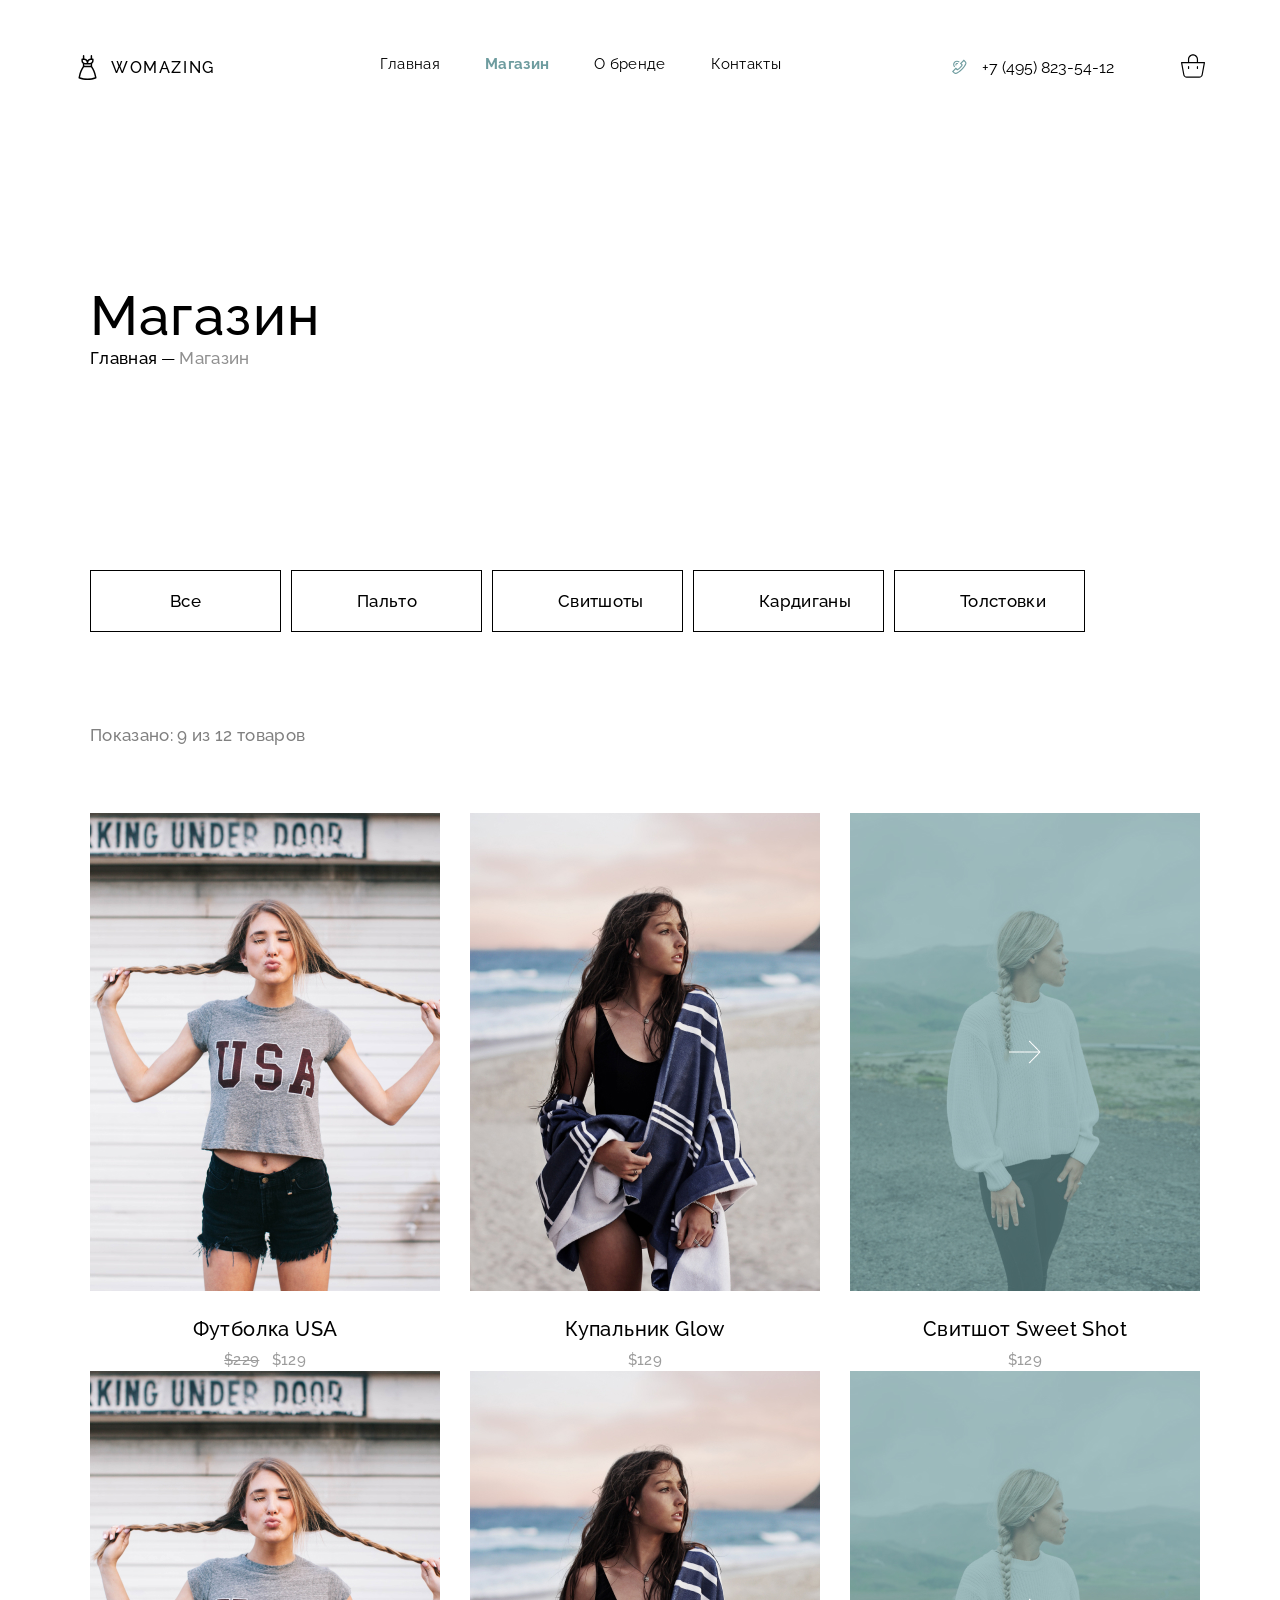
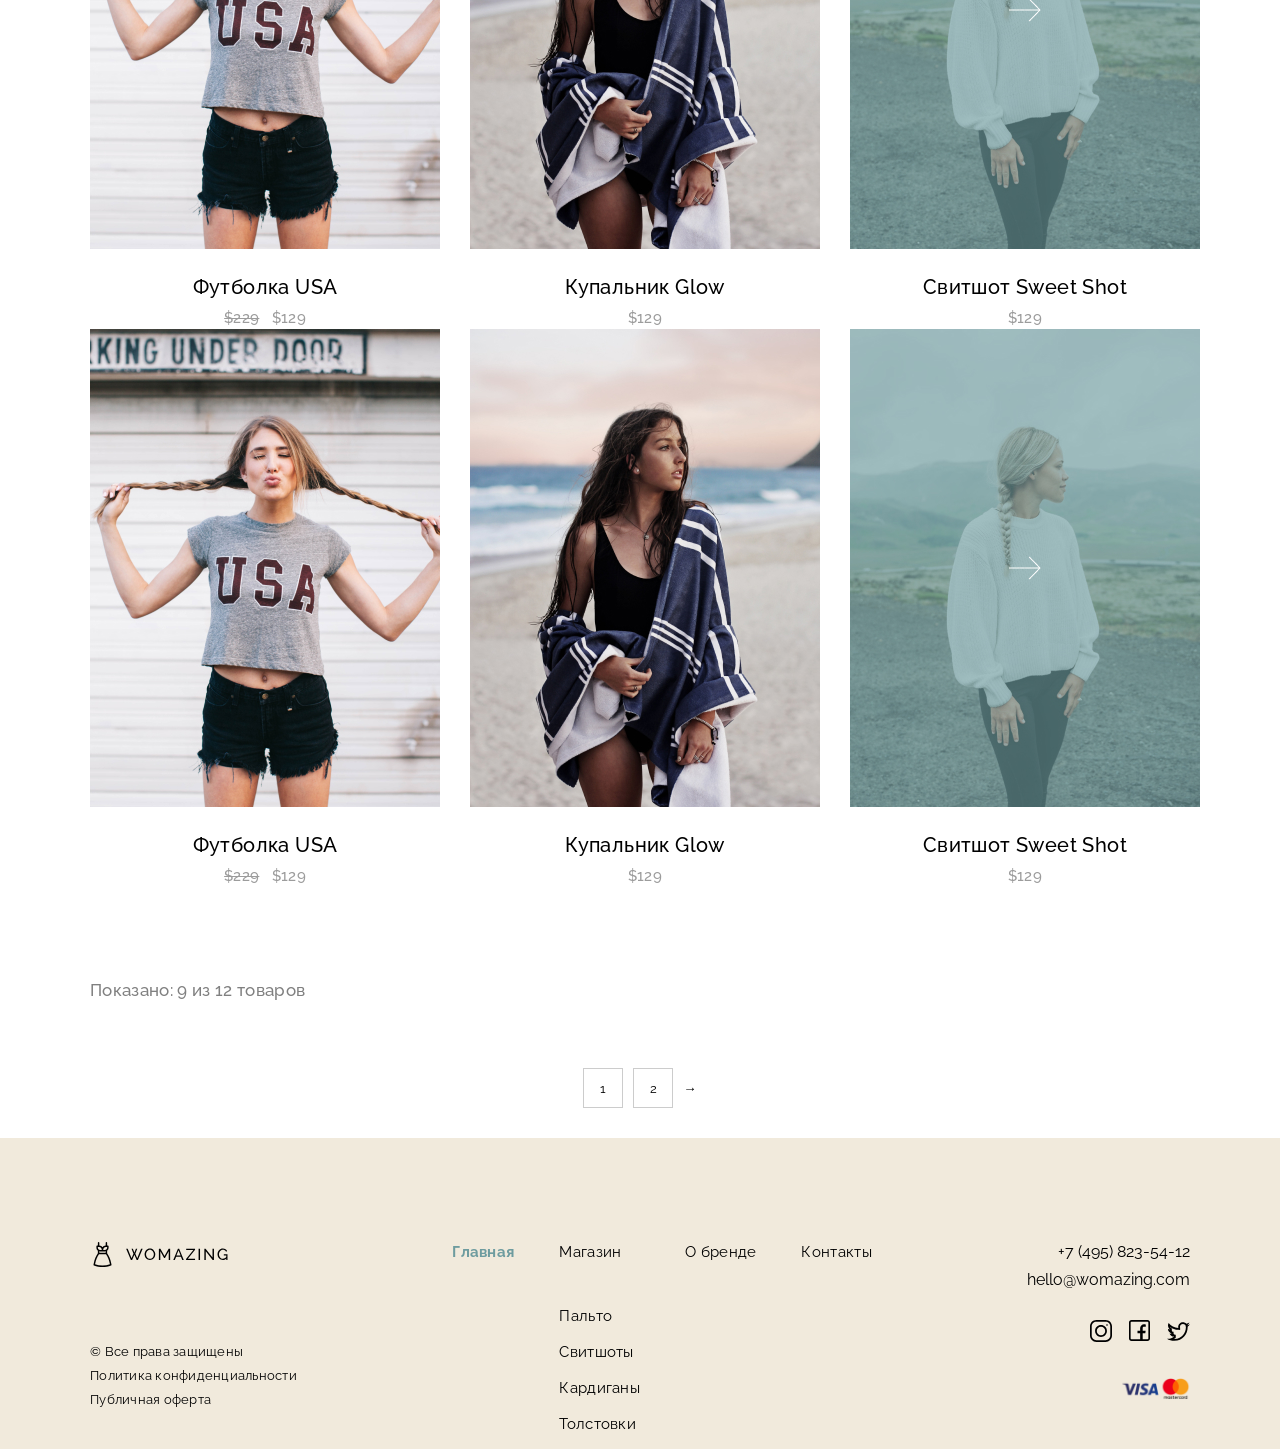
==== commit 052f8184: "выполнила свою часть проекта" ====
--- a/index.html
+++ b/index.html
@@ -1,48 +1,50 @@
 <!DOCTYPE html>
-<html lang="ru  ">
+<html lang="en">
 <head>
     <meta charset="UTF-8">
     <meta name="viewport" content="width=device-width, initial-scale=1.0">
-    <title>WOMAZING </title>
+    <title>Document</title>
     <link rel="stylesheet" href="./assets/styles/index.css">
-    <link rel="stylesheet" href="./assets/styles/oneitem.css">
-    <link rel="stylesheet" href="./assets/styles/aboutbrand.css">
-    <link rel="stylesheet" href="./assets/styles/contact.css">
 </head>
 <body>
-   <header class="header" id="header">
-    <div class="container header__container">
-        <div class="header__logo flex">
-            <svg width="25" height="25" viewBox="0 0 25 25" fill="none" xmlns="http://www.w3.org/2000/svg">
+     <header class="header-shop" id="header-shop">
+    <div class="container-shop header__container-shop">
+        <div class="header__logo-shop flex-shop">
+            <a class="flex-shop" href="#">
+                <svg width="25" height="25" viewBox="0 0 25 25" fill="none" xmlns="http://www.w3.org/2000/svg">
             <path d="M21.5169 22.6493L21.1587 20.9776C20.4207 17.5332 19.0683 14.2964 17.1387 11.3529V8.64058C18.0275 7.97178 18.6035 6.9084 18.6035 5.71289V4.24805C18.6035 3.84355 18.2756 3.51562 17.8711 3.51562H17.1387V0.732422C17.1387 0.32793 16.8107 0 16.4062 0C16.0018 0 15.6738 0.32793 15.6738 0.732422V3.52339C14.3584 3.6001 13.2059 4.29209 12.5 5.31528C11.7941 4.29209 10.6416 3.6001 9.32617 3.52339V0.732422C9.32617 0.32793 8.99824 0 8.59375 0C8.18926 0 7.86133 0.32793 7.86133 0.732422V3.51562H7.1289C6.72441 3.51562 6.39648 3.84355 6.39648 4.24805V5.71289C6.39648 6.9084 6.97246 7.97178 7.86133 8.64058V11.3529C5.93174 14.2964 4.57934 17.5332 3.84126 20.9776L3.48305 22.6493C3.40649 23.0066 3.60507 23.3658 3.94853 23.4909C6.69741 24.4923 9.57451 25 12.5 25C15.4255 25 18.3026 24.4923 21.0515 23.4909C21.3949 23.3658 21.5935 23.0067 21.5169 22.6493ZM15.918 4.98047H17.1387V5.71289C17.1387 6.92446 16.153 7.91016 14.9414 7.91016H13.2324V7.66602C13.2324 6.1852 14.4372 4.98047 15.918 4.98047ZM7.86133 4.98047H9.08203C10.5628 4.98047 11.7676 6.1852 11.7676 7.66602V7.91016H10.0586C8.84702 7.91016 7.86133 6.92446 7.86133 5.71289V4.98047ZM10.0586 9.375H14.9414C15.1922 9.375 15.4371 9.34956 15.6738 9.30132V10.8398H9.32617V9.30132C9.56289 9.34956 9.80781 9.375 10.0586 9.375ZM12.5 23.5352C9.95849 23.5352 7.45561 23.128 5.05073 22.3244L5.27353 21.2846C5.96118 18.0757 7.21054 15.0566 8.98901 12.3047L16.0109 12.3047C17.7894 15.0566 19.0388 18.0757 19.7264 21.2845L19.9492 22.3244C17.5444 23.128 15.0415 23.5352 12.5 23.5352Z" fill="black"/>
             </svg>
-            <h3 class="header__title_logo">Womazing</h3>
-        </div>
-        <nav class="header__nav">
-            <ul class="header__menu flex">
-                <li class="header__list"><a href="index.html">Главная</a></li>
-                <li class="header__list"><a href="oneitem.html">Магазин</a></li>
-                <li class="header__list"><a href="aboutbrand.html">О бренде</a></li>
-                <li class="header__list"><a href="contact.html">Контакты</a></li>
+            <h3 class="header__title_logo-shop">Womazing</h3>
+            </a>
+            
+        </div>
+        <nav class="header__nav-shop">
+            <ul class="header__menu-shop flex-shop">
+                <li class="header__list-shop"><a href="#">Главная</a></li>
+                <li class="header__list-shop weight-shop"><a href="#">Магазин</a></li>
+                <li class="header__list-shop"><a href="#">О бренде</a></li>
+                <li class="header__list-shop"><a href="#">Контакты</a></li>
             </ul>
         </nav>
-        <div class="header__shop_info flex">
-            <div class="header__contact flex">
+        <div class="header__shop_info-shop flex-shop">
+            <div class="header__contact-shop flex-shop">
                 
-            <a href="tel:+74958235412" class="header__phone flex">
-            <svg width="17" height="17" viewBox="0 0 17 17" fill="none" xmlns="http://www.w3.org/2000/svg">
-            <g clip-path="url(#clip0_64246_422)">
-            <path d="M2.25241 4.81643C0.750584 6.31823 0.750584 8.7618 2.25238 10.2636L3.05007 9.46592C1.98816 8.40402 1.98814 6.67613 3.0501 5.61417C4.11203 4.55224 5.83992 4.55224 6.90185 5.61414L7.69953 4.81646C6.19776 3.31463 3.75418 3.31466 2.25241 4.81643Z" fill="#6E9C9F"/>
-            <path d="M3.84127 6.39119C3.2091 7.02336 3.20907 8.05201 3.84124 8.68421L4.63895 7.88653C4.54578 7.79335 4.49446 7.66947 4.49446 7.53772C4.49446 7.40599 4.54581 7.2821 4.63898 7.18893C4.73215 7.09576 4.85603 7.04444 4.98776 7.04444C5.11952 7.04444 5.24343 7.09576 5.33658 7.18893L6.13426 6.39122C5.50209 5.75902 4.47344 5.75902 3.84127 6.39119Z" fill="#6E9C9F"/>
-            <path d="M13.7483 4.43513L11.8551 2.54848L7.92337 6.47367L9.44758 8.04781C9.19214 8.50125 8.6379 9.3699 7.69334 10.3145C6.74865 11.2592 5.87366 11.8197 5.41587 12.0792L3.87261 10.5556L0.0022583 14.4029L1.8851 16.2983C2.60485 17.0181 3.69998 17.2046 4.6102 16.7625C5.99921 16.0879 8.09546 14.8431 10.1943 12.7443C12.2931 10.6455 13.5379 8.54924 14.2125 7.16023C14.3723 6.83109 14.45 6.47787 14.45 6.12692C14.45 5.5072 14.2078 4.89464 13.7483 4.43513ZM13.1977 6.66732C12.5609 7.97846 11.3845 9.95865 9.39661 11.9466C7.40868 13.9345 5.42849 15.1109 4.11735 15.7477C3.63935 15.9799 3.06287 15.8806 2.6842 15.5019L1.59746 14.4079L3.87543 12.1436L5.19015 13.4415L5.5419 13.2849C5.59905 13.2595 6.95947 12.6438 8.49116 11.1121C10.0239 9.57947 10.6267 8.23054 10.6515 8.17386L10.8041 7.82683L9.50677 6.48705L11.8559 4.14178L12.9512 5.23327C13.3307 5.6133 13.4298 6.18952 13.1977 6.66732Z" fill="#6E9C9F"/>
+            <a href="tel:+74958235412" class="header__phone-shop flex-shop">
+            <svg width="27" height="27" viewBox="0 0 27 27" fill="none" xmlns="http://www.w3.org/2000/svg">
+            <g clip-path="url(#clip0_64250_339)">
+            <path d="M8.25235 7.81643C6.75052 9.31823 6.75052 11.7618 8.25232 13.2636L9.05001 12.4659C7.9881 11.404 7.98807 9.67613 9.05004 8.61417C10.112 7.55224 11.8399 7.55224 12.9018 8.61414L13.6995 7.81646C12.1977 6.31463 9.75412 6.31466 8.25235 7.81643Z" />
+            <path d="M9.84133 9.39119C9.20916 10.0234 9.20913 11.052 9.8413 11.6842L10.639 10.8865C10.5458 10.7934 10.4945 10.6695 10.4945 10.5377C10.4945 10.406 10.5459 10.2821 10.639 10.1889C10.7322 10.0958 10.8561 10.0444 10.9878 10.0444C11.1196 10.0444 11.2435 10.0958 11.3366 10.1889L12.1343 9.39122C11.5022 8.75902 10.4735 8.75902 9.84133 9.39119Z" />
+            <path d="M19.7482 7.43513L17.855 5.54848L13.9233 9.47367L15.4475 11.0478C15.1921 11.5013 14.6378 12.3699 13.6933 13.3145C12.7486 14.2592 11.8736 14.8197 11.4158 15.0792L9.87255 13.5556L6.0022 17.4029L7.88504 19.2983C8.60479 20.0181 9.69992 20.2046 10.6101 19.7625C11.9991 19.0879 14.0954 17.8431 16.1942 15.7443C18.2931 13.6455 19.5378 11.5492 20.2124 10.1602C20.3723 9.83109 20.4499 9.47787 20.4499 9.12692C20.4499 8.5072 20.2077 7.89464 19.7482 7.43513ZM19.1977 9.66732C18.5609 10.9785 17.3845 12.9587 15.3965 14.9466C13.4086 16.9345 11.4284 18.1109 10.1173 18.7477C9.63929 18.9799 9.06281 18.8806 8.68414 18.5019L7.59739 17.4079L9.87537 15.1436L11.1901 16.4415L11.5418 16.2849C11.599 16.2595 12.9594 15.6438 14.4911 14.1121C16.0238 12.5795 16.6266 11.2305 16.6515 11.1739L16.804 10.8268L15.5067 9.48705L17.8558 7.14178L18.9511 8.23327C19.3306 8.6133 19.4298 9.18952 19.1977 9.66732Z" />
             </g>
             <defs>
-            <clipPath id="clip0_64246_422">
-            <rect width="17" height="17" fill="white"/>
+            <clipPath id="clip0_64250_339">
+            <rect width="17" height="17" fill="white" transform="translate(6 3)"/>
             </clipPath>
             </defs>
             </svg>
-               <span class="header__number"> +7 (495) 823-54-12</span>
+
+
+               <span class="header__number-shop"> +7 (495) 823-54-12</span>
             </a>
             </div>
             <svg width="24" height="24" viewBox="0 0 24 24" fill="none" xmlns="http://www.w3.org/2000/svg">
@@ -58,8 +60,218 @@
             </defs>
             </svg>
 
-        </div>
+        </div> 
     </div>
    </header>
+    <section class="container-shop">
+          <div class="container__breadcrumb-shop">
+    <div class="breadcrumb-shop">
+        <h1 class="breadcrumb__title-shop">Магазин</h1>
+        <span class="breadcrum__desc-shop">Главная</span>
+        <span breadcrum__desc-shop>—</span>
+        <span class="breadcrum__desc-shop breadcrum__desc-dark-shop">Магазин</span>
+    </div>
+    <div class="filters-shop">
+     <div class="filters-shop">
+        <button class="filter-btn-shop active" data-category="all">Все</button>
+        <button class="filter-btn-shop" data-category="coat">Пальто</button>
+        <button class="filter-btn-shop" data-category="sweater">Свитшоты</button>
+        <button class="filter-btn-shop" data-category="cardigan">Кардиганы</button>
+        <button class="filter-btn-shop" data-category="hoodie">Толстовки</button>
+    </div>
+  </div>
+    </section>
+    <section class="new__collection-shop">
+        <div class=" container-shop new__collection__container-shop">
+            <p class="new__collection-desc-shop">Показано: 9 из 12 товаров</p>
+            <!-- <h2 class="new__collection__title">Новая коллекция</h2> -->
+            <div class="new__collection__cards-shop">
+                <div class="new__collection__card-shop">
+                    <img src="./assets/images/collection1.jpg" alt="">
+                    <h4 class="new__collection__card-title-shop">Футболка USA</h4>
+                    <div class="prices-shop">
+                        <span class="new__collection__price-shop old__price-shop">$229</span>
+                        <span class=" new__collection__price-shop new__price-shop">$129</span>
+                    </div>
+                </div>
+                <div class="new__collection__card-shop">
+                    <img src="./assets/images/collection2.jpg" alt="">
+                    <h4 class="new__collection__card-title-shop">Купальник Glow</h4>
+                    <div class="prices-shop">
+                        <p class="new__collection__price-shop">$129</p>
+                    </div>
+                </div>
+                <div class="new__collection__card-shop">
+                    <img src="./assets/images/collection3.jpg" alt="">
+                    <h4 class="new__collection__card-title-shop">Свитшот Sweet Shot</h4>
+                    <div class="prices-shop">
+                        <p class="new__collection__price-shop">$129</p>
+                    </div>
+                </div>
+            </div>
+        </div>
+    </section>
+    <section class="new__collection-shop">
+        <div class=" container-shop new__collection__container-shop">
+            <!-- <h2 class="new__collection__title">Новая коллекция</h2> -->
+            <div class="new__collection__cards-shop">
+                <div class="new__collection__card-shop">
+                    <img src="./assets/images/collection1.jpg" alt="">
+                    <h4 class="new__collection__card-title-shop">Футболка USA</h4>
+                    <div class="prices-shop">
+                        <span class="new__collection__price-shop old__price-shop">$229</span>
+                        <span class=" new__collection__price-shop new__price-shop">$129</span>
+                    </div>
+                </div>
+                <div class="new__collection__card-shop">
+                    <img src="./assets/images/collection2.jpg" alt="">
+                    <h4 class="new__collection__card-title-shop">Купальник Glow</h4>
+                    <div class="prices-shop">
+                        <p class="new__collection__price-shop">$129</p>
+                    </div>
+                </div>
+                <div class="new__collection__card-shop">
+                    <img src="./assets/images/collection3.jpg" alt="">
+                    <h4 class="new__collection__card-title-shop">Свитшот Sweet Shot</h4>
+                    <div class="prices-shop">
+                        <p class="new__collection__price-shop">$129</p>
+                    </div>
+                </div>
+            </div>
+            <!-- <div class="new__collection-btn">
+                <button class="collection-btn">Открыть магазин</button>
+            </div> -->
+        </div>
+    </section>
+    <section class="new__collection-shop">
+        <div class=" container-shop new__collection__container-shop">
+            <!-- <h2 class="new__collection__title">Новая коллекция</h2> -->
+            <div class="new__collection__cards-shop">
+                <div class="new__collection__card-shop">
+                    <img src="./assets/images/collection1.jpg" alt="">
+                    <h4 class="new__collection__card-title-shop">Футболка USA</h4>
+                    <div class="prices-shop">
+                        <span class="new__collection__price-shop old__price-shop">$229</span>
+                        <span class="new__collection__price-shop new__price-shop">$129</span>
+                    </div>
+                </div>
+                <div class="new__collection__card-shop">
+                    <img src="./assets/images/collection2.jpg" alt="">
+                    <h4 class="new__collection__card-title-shop">Купальник Glow</h4>
+                    <div class="prices-shop">
+                        <p class="new__collection__price-shop">$129</p>
+                    </div>
+                </div>
+                <div class="new__collection__card-shop">
+                    <img src="./assets/images/collection3.jpg" alt="">
+                    <h4 class="new__collection__card-title-shop">Свитшот Sweet Shot</h4>
+                    <div class="prices-shop">
+                        <p class="new__collection__price-shop">$129</p>
+                    </div>
+                </div>
+            </div>
+            <!-- <div class="new__collection-btn">
+                <button class="collection-btn">Открыть магазин</button>
+            </div> -->
+            <p class="new__collection-desc-shop">Показано: 9 из 12 товаров</p>
+        </div>
+        <div class="pagination-shop">
+  <button class="page-shop active">1</button>
+  <button class="page-shop">2</button>
+  <button class="next-shop">→</button>
+</div>
+    </section>
+    <footer class="footer-shop" id="footer-shop">
+    <div class="container-shop footer__container-shop flex-shop">
+        <div class="footer__info-shop">
+            <svg width="139" height="25" viewBox="0 0 139 25" fill="none" xmlns="http://www.w3.org/2000/svg">
+            <path d="M21.5169 22.6493L21.1587 20.9776C20.4207 17.5332 19.0683 14.2964 17.1387 11.3529V8.64058C18.0275 7.97178 18.6035 6.9084 18.6035 5.71289V4.24805C18.6035 3.84355 18.2756 3.51562 17.8711 3.51562H17.1387V0.732422C17.1387 0.32793 16.8107 0 16.4062 0C16.0018 0 15.6738 0.32793 15.6738 0.732422V3.52339C14.3584 3.6001 13.2059 4.29209 12.5 5.31528C11.7941 4.29209 10.6416 3.6001 9.32617 3.52339V0.732422C9.32617 0.32793 8.99824 0 8.59375 0C8.18926 0 7.86133 0.32793 7.86133 0.732422V3.51562H7.1289C6.72441 3.51562 6.39648 3.84355 6.39648 4.24805V5.71289C6.39648 6.9084 6.97246 7.97178 7.86133 8.64058V11.3529C5.93174 14.2964 4.57934 17.5332 3.84126 20.9776L3.48305 22.6493C3.40649 23.0066 3.60507 23.3658 3.94853 23.4909C6.69741 24.4923 9.57451 25 12.5 25C15.4255 25 18.3026 24.4923 21.0515 23.4909C21.3949 23.3658 21.5935 23.0067 21.5169 22.6493ZM15.918 4.98047H17.1387V5.71289C17.1387 6.92446 16.153 7.91016 14.9414 7.91016H13.2324V7.66602C13.2324 6.1852 14.4372 4.98047 15.918 4.98047ZM7.86133 4.98047H9.08203C10.5628 4.98047 11.7676 6.1852 11.7676 7.66602V7.91016H10.0586C8.84702 7.91016 7.86133 6.92446 7.86133 5.71289V4.98047ZM10.0586 9.375H14.9414C15.1922 9.375 15.4371 9.34956 15.6738 9.30132V10.8398H9.32617V9.30132C9.56289 9.34956 9.80781 9.375 10.0586 9.375ZM12.5 23.5352C9.95849 23.5352 7.45561 23.128 5.05073 22.3244L5.27353 21.2846C5.96118 18.0757 7.21054 15.0566 8.98901 12.3047L16.0109 12.3047C17.7894 15.0566 19.0388 18.0757 19.7264 21.2845L19.9492 22.3244C17.5444 23.128 15.0415 23.5352 12.5 23.5352Z" fill="black"/>
+            <path d="M41.52 6.704H42.88L44.384 10.656L45.904 6.704H47.264L45.296 11.648L47.248 16.336L51.088 6.64H52.656L47.904 18H46.656L44.4 12.64L42.128 18H40.88L36.144 6.64H37.696L41.552 16.336L43.488 11.648L41.52 6.704ZM59.9274 18.08C59.1274 18.08 58.402 17.92 57.7514 17.6C57.1007 17.28 56.5354 16.848 56.0554 16.304C55.586 15.7493 55.2234 15.1307 54.9674 14.448C54.7114 13.7547 54.5834 13.0453 54.5834 12.32C54.5834 11.5627 54.7167 10.8427 54.9834 10.16C55.2607 9.46667 55.6394 8.85333 56.1194 8.32C56.61 7.776 57.1807 7.34933 57.8314 7.04C58.482 6.72 59.1914 6.56 59.9594 6.56C60.7594 6.56 61.4847 6.72533 62.1354 7.056C62.786 7.38667 63.346 7.82933 63.8154 8.384C64.2847 8.93867 64.6474 9.55733 64.9034 10.24C65.1594 10.9227 65.2874 11.6213 65.2874 12.336C65.2874 13.0933 65.154 13.8187 64.8874 14.512C64.6207 15.1947 64.242 15.808 63.7514 16.352C63.2714 16.8853 62.706 17.3067 62.0554 17.616C61.4047 17.9253 60.6954 18.08 59.9274 18.08ZM56.0394 12.32C56.0394 12.896 56.13 13.456 56.3114 14C56.5034 14.5333 56.77 15.008 57.1114 15.424C57.4527 15.84 57.8634 16.1707 58.3434 16.416C58.8234 16.6613 59.3567 16.784 59.9434 16.784C60.5514 16.784 61.0954 16.656 61.5754 16.4C62.0554 16.144 62.4607 15.8027 62.7914 15.376C63.1327 14.9493 63.3887 14.4693 63.5594 13.936C63.7407 13.4027 63.8314 12.864 63.8314 12.32C63.8314 11.744 63.7354 11.1893 63.5434 10.656C63.362 10.1227 63.0954 9.648 62.7434 9.232C62.402 8.80533 61.9914 8.47467 61.5114 8.24C61.042 7.99467 60.5194 7.872 59.9434 7.872C59.3354 7.872 58.7914 8 58.3114 8.256C57.8314 8.50133 57.4207 8.83733 57.0794 9.264C56.7487 9.69067 56.4927 10.1707 56.3114 10.704C56.13 11.2267 56.0394 11.7653 56.0394 12.32ZM78.7121 18V9.328L74.9681 16H74.0881L70.3281 9.328V18H68.8881V6.64H70.4081L74.5201 14.016L78.6481 6.64H80.1521V18H78.7121ZM87.9285 6.64H89.1445L93.7845 18H92.2485L90.9045 14.672H86.1365L84.8085 18H83.2725L87.9285 6.64ZM90.5845 13.552L88.5365 8.304L86.4245 13.552H90.5845ZM96.0526 16.88L103.381 7.92H96.1966V6.64H105.061V7.76L97.8606 16.72H105.061V18H96.0526V16.88ZM108.594 18V6.64H110.034V18H108.594ZM115.791 9.296V18H114.351V6.64H115.567L122.511 15.52V6.656H123.951V18H122.639L115.791 9.296ZM132.823 18.08C132.076 18.08 131.378 17.92 130.727 17.6C130.087 17.2693 129.527 16.832 129.047 16.288C128.567 15.7333 128.194 15.1147 127.927 14.432C127.66 13.7387 127.527 13.024 127.527 12.288C127.527 11.52 127.66 10.7947 127.927 10.112C128.194 9.41867 128.562 8.80533 129.031 8.272C129.511 7.73867 130.071 7.32267 130.711 7.024C131.362 6.71467 132.066 6.56 132.823 6.56C133.922 6.56 134.828 6.78933 135.543 7.248C136.258 7.70667 136.796 8.304 137.159 9.04L136.055 9.808C135.724 9.14667 135.271 8.656 134.695 8.336C134.119 8.016 133.484 7.856 132.791 7.856C132.215 7.856 131.692 7.97867 131.223 8.224C130.754 8.46933 130.348 8.80533 130.007 9.232C129.676 9.648 129.42 10.1227 129.239 10.656C129.068 11.1893 128.983 11.744 128.983 12.32C128.983 13.1307 129.154 13.8773 129.495 14.56C129.847 15.232 130.322 15.7707 130.919 16.176C131.516 16.5813 132.188 16.784 132.935 16.784C133.543 16.784 134.124 16.64 134.679 16.352C135.244 16.0533 135.778 15.6 136.279 14.992V13.424H133.831V12.336H137.495V18H136.279V16.464C135.298 17.5413 134.146 18.08 132.823 18.08Z" fill="black"/>
+            </svg>
+            <div class="footer__content-shop">
+                <p class="footer__desc-shop">© Все права защищены </p>
+                <p class="footer__desc-shop">Политика конфиденциальности </p>
+                <p class="footer__desc-shop">Публичная оферта </p>
+            </div>
+        </div>
+        <nav class="footer__nav-shop flex-shop">
+            <ul class="footer__menu-shop">
+                <li class="footer__list-shop zg-shop"><a href="./index.html">Главная</a></li>
+            </ul>
+            <ul class="footer__menu-shop">
+                <li class="footer__list-shop"><a href="#">Магазин</a></li>
+                <div class="footer__box-shop">
+                    <li class="footer__list-shop list-shop"><a href="#">Пальто</a></li>
+                    <li class="footer__list-shop"><a href="#">Свитшоты</a></li>
+                    <li class="footer__list-shop"><a href="#">Кардиганы</a></li>
+                    <li class="footer__list-shop"><a href="#">Толстовки</a></li>
+                </div>
+            </ul>
+            <ul class="footer__menu-shop">
+                <li class="footer__list-shop"><a href="#">О бренде</a></li>
+            </ul>
+            <ul class="footer__menu-shop">
+                <li class="footer__list-shop"><a href="#">Контакты</a></li>
+            </ul>
+        </nav>
+        <div class="footer__contact-shop flex-shop">
+            <div class="footer__contact__box-shop flex-shop">
+                <a href="tel:+74958235412">+7 (495) 823-54-12</a>
+                <a href="mailto:hello@womazing.com">hello@womazing.com</a>
+            </div>
+            <div class="footer__ikon-shop flex-shop">
+                <div class="instsgram-shop">
+                    <a href="#">
+                        <svg width="22" height="22" viewBox="0 0 22 22" fill="none" xmlns="http://www.w3.org/2000/svg">
+                        <g clip-path="url(#clip0_4_278)">
+                        <path d="M15.6094 0H6.39066C2.86683 0 0 2.86683 0 6.39066V15.6093C0 19.1332 2.86683 22 6.39066 22H15.6093C19.1332 22 22 19.1332 22 15.6094V6.39066C22 2.86683 19.1332 0 15.6094 0ZM20.2812 15.6093C20.2812 18.1854 18.1854 20.2812 15.6094 20.2812H6.39066C3.81455 20.2812 1.71875 18.1854 1.71875 15.6094V6.39066C1.71875 3.81455 3.81455 1.71875 6.39066 1.71875H15.6093C18.1854 1.71875 20.2812 3.81455 20.2812 6.39066V15.6093Z" fill="black"/>
+                        <path d="M11 5.07031C7.73034 5.07031 5.07031 7.73034 5.07031 11C5.07031 14.2697 7.73034 16.9297 11 16.9297C14.2697 16.9297 16.9297 14.2697 16.9297 11C16.9297 7.73034 14.2697 5.07031 11 5.07031ZM11 15.2109C8.6781 15.2109 6.78906 13.3219 6.78906 11C6.78906 8.6781 8.6781 6.78906 11 6.78906C13.3219 6.78906 15.2109 8.6781 15.2109 11C15.2109 13.3219 13.3219 15.2109 11 15.2109Z" fill="black"/>
+                        <path d="M17.0156 5.84375C17.4902 5.84375 17.875 5.45899 17.875 4.98438C17.875 4.50976 17.4902 4.125 17.0156 4.125C16.541 4.125 16.1562 4.50976 16.1562 4.98438C16.1562 5.45899 16.541 5.84375 17.0156 5.84375Z" fill="black"/>
+                        </g>
+                        <defs>
+                        <clipPath id="clip0_4_278">
+                        <rect width="22" height="22" fill="white"/>
+                        </clipPath>
+                        </defs>
+                        </svg>
+                    </a>
+                </div>
+                <div class="facebook-shop">
+                    <a href="#">
+                        <svg width="21" height="21" viewBox="0 0 21 21" fill="none" xmlns="http://www.w3.org/2000/svg">
+                        <g clip-path="url(#clip0_4_303)">
+                        <path d="M18.5391 0H2.46094C1.1039 0 0 1.1039 0 2.46094V18.5391C0 19.8961 1.1039 21 2.46094 21H18.5391C19.8961 21 21 19.8961 21 18.5391V2.46094C21 1.1039 19.8961 0 18.5391 0ZM19.3594 18.5391C19.3594 18.9914 18.9914 19.3594 18.5391 19.3594H13.6992V13.3711H16.3253L16.6314 10.8281H13.6992V8.08008C13.6992 7.37865 14.2283 6.84961 14.9297 6.84961H16.7754V4.4707C16.2896 4.40213 15.3525 4.30664 14.9297 4.30664C13.973 4.30664 13.0141 4.71023 12.2989 5.41374C11.5621 6.13857 11.1562 7.08801 11.1562 8.08729V10.8281H8.49023V13.3711H11.1562V19.3594H2.46094C2.00864 19.3594 1.64062 18.9914 1.64062 18.5391V2.46094C1.64062 2.00864 2.00864 1.64062 2.46094 1.64062H18.5391C18.9914 1.64062 19.3594 2.00864 19.3594 2.46094V18.5391Z" fill="black"/>
+                        </g>
+                        <defs>
+                        <clipPath id="clip0_4_303">
+                        <rect width="21" height="21" fill="white"/>
+                        </clipPath>
+                        </defs>
+                        </svg>
+                    </a>
+                </div>
+                <div class="twitter-shop">
+                    <a href="#">
+                        <svg width="23" height="23" viewBox="0 0 23 23" fill="none" xmlns="http://www.w3.org/2000/svg">
+                        <path d="M20.2712 5.16525L20.2598 5.12109C21.2343 4.53688 22.0211 3.5738 22.3711 2.4707C21.4584 3.01367 20.3904 3.42561 19.3164 3.63867C18.4552 2.7211 17.3061 2.15625 15.9473 2.15625C13.3429 2.15625 11.1855 4.26475 11.1855 6.87305C11.1855 7.24419 11.238 7.60752 11.3203 7.95117V7.99609C7.43875 7.77436 3.92429 5.80031 1.61719 2.96484C1.21231 3.66248 0.988281 4.65939 0.988281 5.52539C0.988281 6.87305 1.78852 8.67805 3.05469 9.52344V9.61328C2.29865 9.58278 1.52429 9.06195 0.898438 8.71484C0.898438 8.73546 0.92584 8.76026 0.92584 8.78088C0.92584 11.0696 2.6034 13.0436 4.76172 13.4766C4.38559 13.5761 3.85582 13.6562 3.45898 13.6562C3.15361 13.6562 2.84877 13.5765 2.56055 13.5215C3.16102 15.3978 4.89648 16.6211 6.96289 16.6211V16.666C5.35446 17.913 3.31577 18.7773 1.12305 18.7773C0.742154 18.7773 0.269531 18.7324 0 18.6875C2.08622 20.0277 4.56631 20.8438 7.23242 20.8438C15.9102 20.8438 20.6641 13.7012 20.6641 7.45703V6.82812C21.5871 6.16144 22.3686 5.26098 23 4.3125C23 4.3125 21.3439 5.09724 20.2712 5.16525ZM18.8672 7.45703C18.8672 8.80523 18.6031 10.221 18.1035 11.5512C17.5785 12.9492 16.8227 14.2107 15.8574 15.3005C14.3434 17.0096 11.6181 19.0469 7.23242 19.0469C7.10354 19.0469 6.97488 19.0446 6.84623 19.0402C7.26966 18.7945 7.67661 18.5211 8.06384 18.2209L8.75977 17.6814V16.8008V16.6211V14.8242L8.0195 14.816C7.21005 14.807 6.55859 14.1483 6.55859 13.3388V11.8696L5.58689 11.6502C5.1569 11.5531 4.85156 11.1711 4.85156 10.7303V9.61328V9.47852L4.8291 8.5626L4.02999 8.02907C3.6849 7.73874 3.37215 7.32406 3.14934 6.87529C5.50724 8.59481 8.30758 9.62379 11.2178 9.79005L13.1172 9.89854V7.99609V7.95117V7.73892L13.0677 7.5325C13.0111 7.29626 12.9824 7.07439 12.9824 6.87305C12.9824 6.09931 13.2911 5.3687 13.8517 4.81576C14.4156 4.25949 15.1598 3.95312 15.9473 3.95312C16.7434 3.95312 17.4362 4.26106 18.0063 4.86841L18.4647 5.35684L18.5202 5.57112L18.5316 5.61528L18.8672 6.91262V7.45703Z" fill="black"/>
+                        </svg>
+                    </a>
+                </div>
+            </div>
+            <a href="#" class="payment-methods">
+                <svg width="68" height="22" viewBox="0 0 68 22" fill="none" xmlns="http://www.w3.org/2000/svg" xmlns:xlink="http://www.w3.org/1999/xlink">
+                <rect width="68" height="22" fill="url(#pattern0_4_327)"/>
+                <defs>
+                <pattern id="pattern0_4_327" patternContentUnits="objectBoundingBox" width="1" height="1">
+                <use xlink:href="#image0_4_327" transform="matrix(0.000869703 0 0 0.00268817 -0.00268817 0)"/>
+                </pattern>
+                <image id="image0_4_327" width="1156" height="372" preserveAspectRatio="none" xlink:href="[data-uri]"/>
+                </defs>
+                </svg>
+
+            </a>
+        </div>
+    </div>
+   </footer>
 </body>
 </html>
--- a/assets/styles/index.css
+++ b/assets/styles/index.css
@@ -2,4 +2,4 @@
 @import url(./font.css);
 @import url(./var.css);
 @import url(./style.css);
-@import url(./media.css);
+@import url(./media.css);
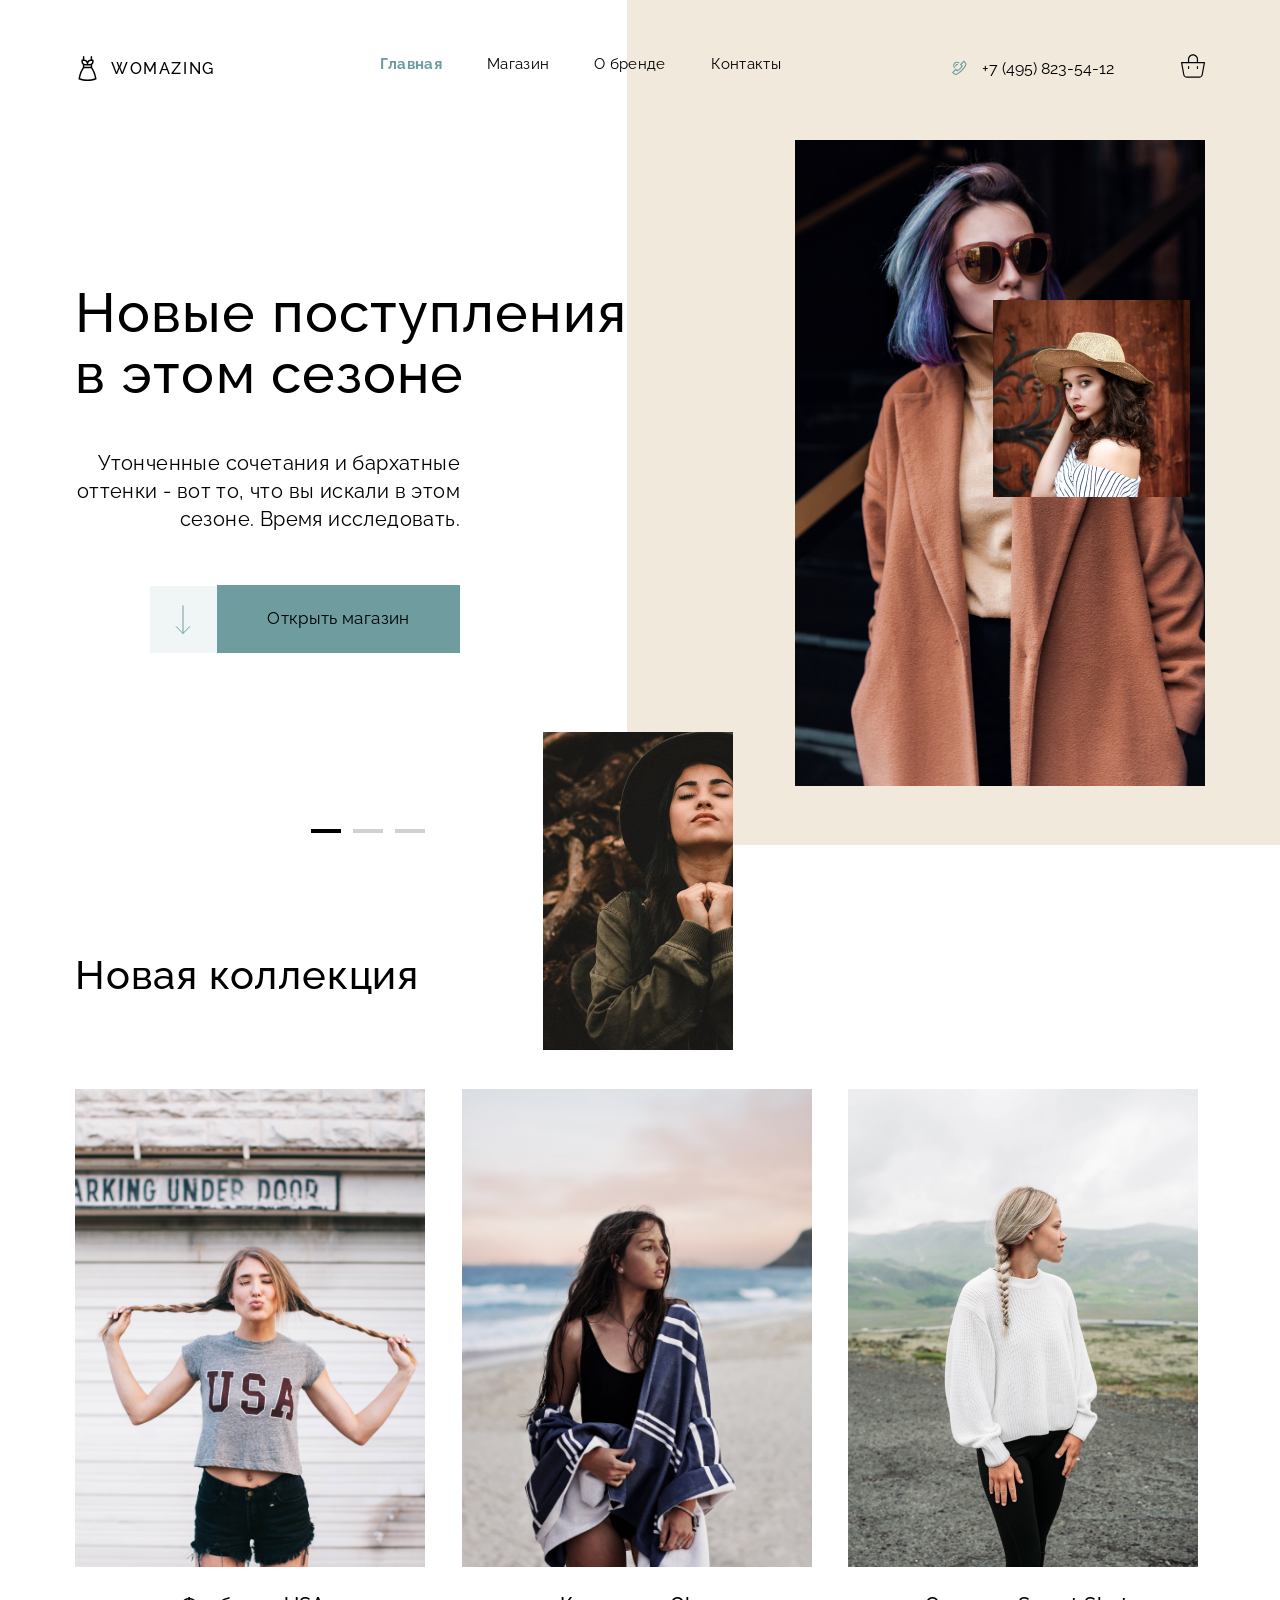
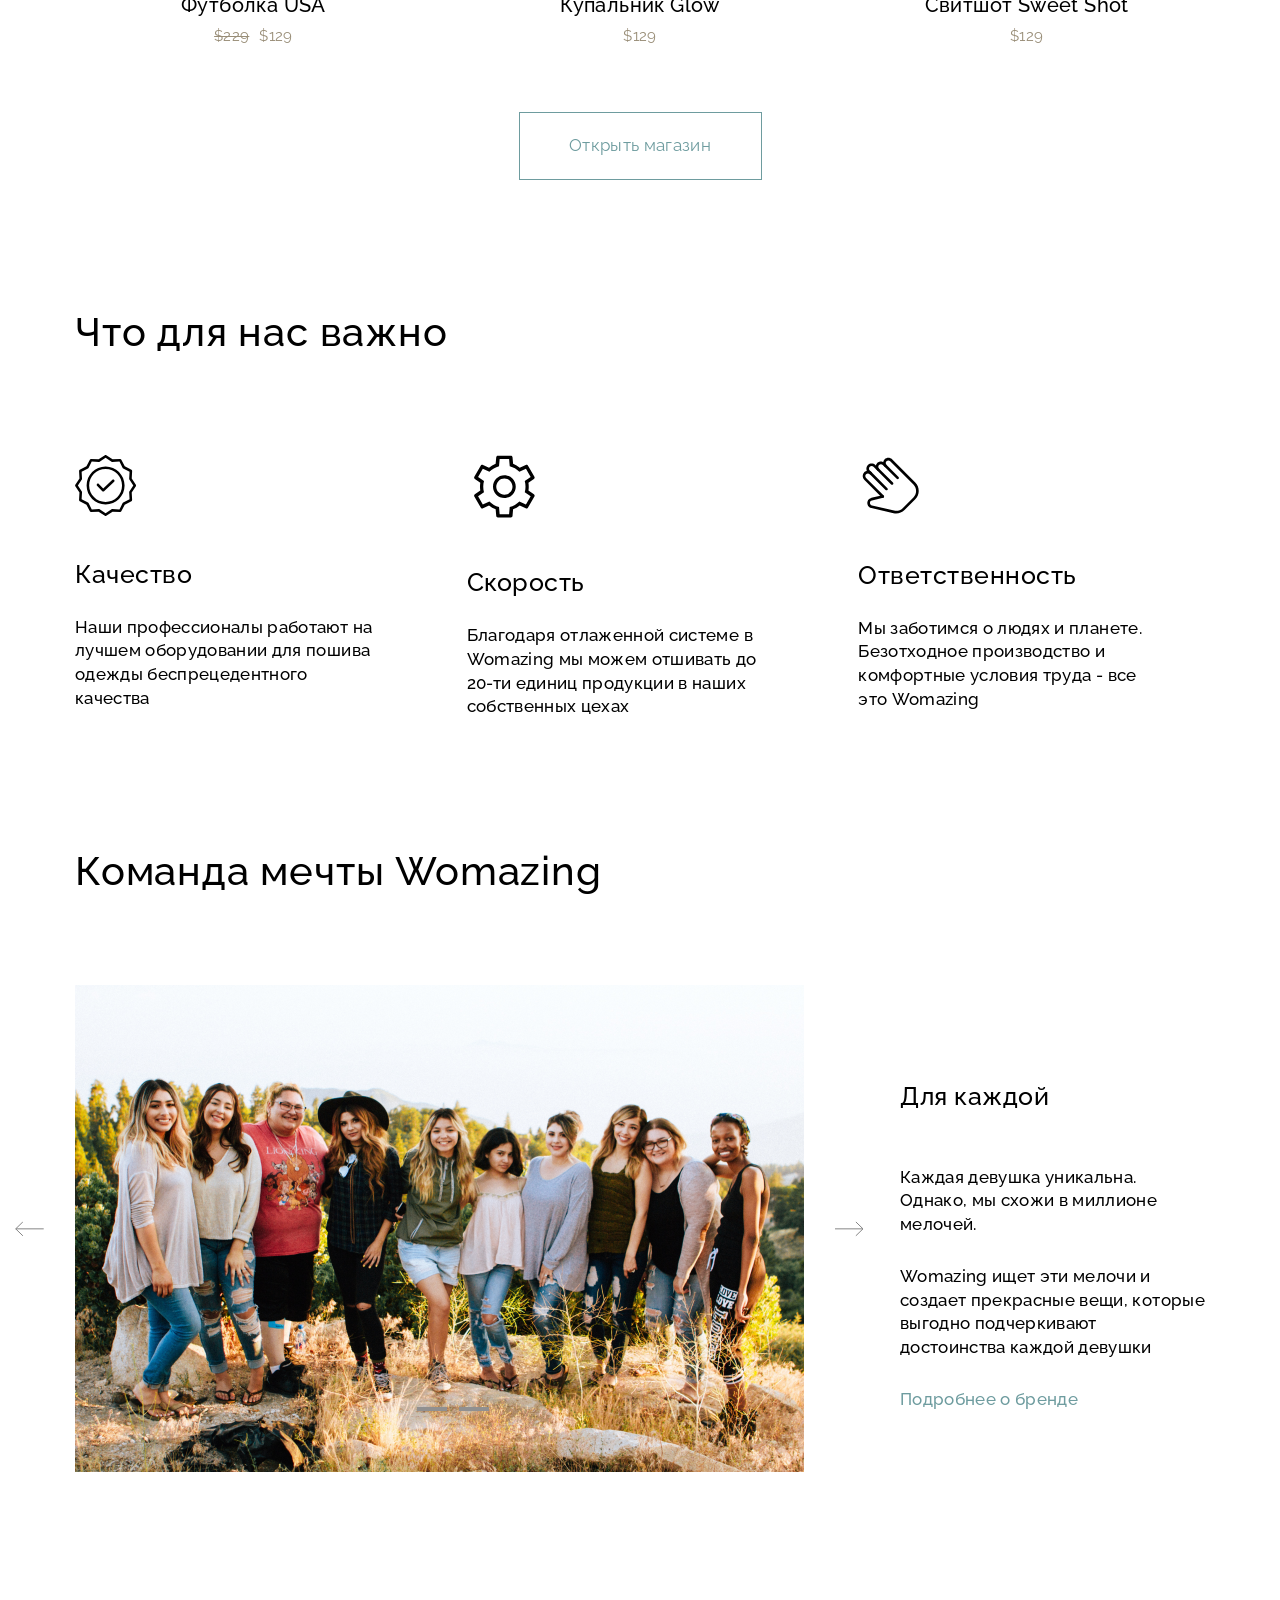
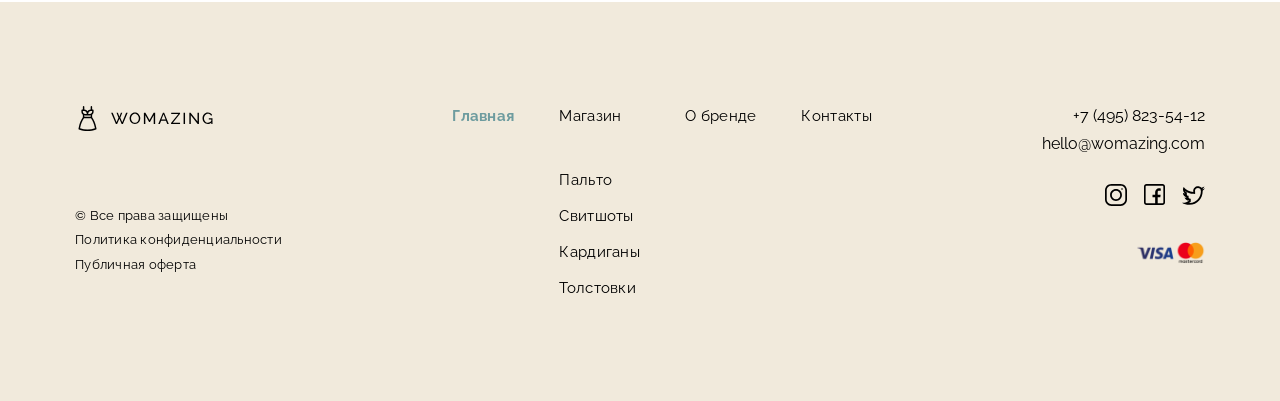
==== commit 0218960e: "add/media.css" ====
--- a/index.html
+++ b/index.html
@@ -1,35 +1,66 @@
 <!DOCTYPE html>
-<html lang="en">
+<html lang="ru  ">
 <head>
     <meta charset="UTF-8">
     <meta name="viewport" content="width=device-width, initial-scale=1.0">
-    <title>Document</title>
+    <title>Online Shop</title>
     <link rel="stylesheet" href="./assets/styles/index.css">
 </head>
 <body>
-     <header class="header-shop" id="header-shop">
-    <div class="container-shop header__container-shop">
-        <div class="header__logo-shop flex-shop">
-            <a class="flex-shop" href="#">
+   <header class="header" id="header">
+    <div class="bc__section_hero_r"></div>
+    
+    <div class="container header__container">
+        <div class="header__logo flex">
+            <a class="flex" href="./index.html">
                 <svg width="25" height="25" viewBox="0 0 25 25" fill="none" xmlns="http://www.w3.org/2000/svg">
             <path d="M21.5169 22.6493L21.1587 20.9776C20.4207 17.5332 19.0683 14.2964 17.1387 11.3529V8.64058C18.0275 7.97178 18.6035 6.9084 18.6035 5.71289V4.24805C18.6035 3.84355 18.2756 3.51562 17.8711 3.51562H17.1387V0.732422C17.1387 0.32793 16.8107 0 16.4062 0C16.0018 0 15.6738 0.32793 15.6738 0.732422V3.52339C14.3584 3.6001 13.2059 4.29209 12.5 5.31528C11.7941 4.29209 10.6416 3.6001 9.32617 3.52339V0.732422C9.32617 0.32793 8.99824 0 8.59375 0C8.18926 0 7.86133 0.32793 7.86133 0.732422V3.51562H7.1289C6.72441 3.51562 6.39648 3.84355 6.39648 4.24805V5.71289C6.39648 6.9084 6.97246 7.97178 7.86133 8.64058V11.3529C5.93174 14.2964 4.57934 17.5332 3.84126 20.9776L3.48305 22.6493C3.40649 23.0066 3.60507 23.3658 3.94853 23.4909C6.69741 24.4923 9.57451 25 12.5 25C15.4255 25 18.3026 24.4923 21.0515 23.4909C21.3949 23.3658 21.5935 23.0067 21.5169 22.6493ZM15.918 4.98047H17.1387V5.71289C17.1387 6.92446 16.153 7.91016 14.9414 7.91016H13.2324V7.66602C13.2324 6.1852 14.4372 4.98047 15.918 4.98047ZM7.86133 4.98047H9.08203C10.5628 4.98047 11.7676 6.1852 11.7676 7.66602V7.91016H10.0586C8.84702 7.91016 7.86133 6.92446 7.86133 5.71289V4.98047ZM10.0586 9.375H14.9414C15.1922 9.375 15.4371 9.34956 15.6738 9.30132V10.8398H9.32617V9.30132C9.56289 9.34956 9.80781 9.375 10.0586 9.375ZM12.5 23.5352C9.95849 23.5352 7.45561 23.128 5.05073 22.3244L5.27353 21.2846C5.96118 18.0757 7.21054 15.0566 8.98901 12.3047L16.0109 12.3047C17.7894 15.0566 19.0388 18.0757 19.7264 21.2845L19.9492 22.3244C17.5444 23.128 15.0415 23.5352 12.5 23.5352Z" fill="black"/>
             </svg>
-            <h3 class="header__title_logo-shop">Womazing</h3>
+            <h3 class="header__title_logo">Womazing</h3>
             </a>
             
         </div>
-        <nav class="header__nav-shop">
-            <ul class="header__menu-shop flex-shop">
-                <li class="header__list-shop"><a href="#">Главная</a></li>
-                <li class="header__list-shop weight-shop"><a href="#">Магазин</a></li>
-                <li class="header__list-shop"><a href="#">О бренде</a></li>
-                <li class="header__list-shop"><a href="#">Контакты</a></li>
+        <nav class="header__nav">
+            <ul class="header__menu flex">
+                <li class="header__list weight"><a href="./index.html">Главная</a></li>
+                <li class="header__list"><a href="#">Магазин</a></li>
+                <li class="header__list"><a href="#">О бренде</a></li>
+                <li class="header__list"><a href="#">Контакты</a></li>
             </ul>
+            <div class="header__mobile-menu">
+                <a href="./cart.html">
+                    <svg width="24" height="24" viewBox="0 0 24 24" fill="none" xmlns="http://www.w3.org/2000/svg">
+                    <g clip-path="url(#clip0_64304_433)">
+                    <path d="M23.8454 8.2243C23.7281 8.10906 23.5642 8.05442 23.4012 8.07624H17.0343V5.26295C17.0343 2.4826 14.7804 0.228699 12.0001 0.228699C9.21971 0.228699 6.96582 2.4826 6.96582 5.26295V8.07624H0.598861C0.421164 8.07624 0.243523 8.07624 0.154646 8.2243C0.0352739 8.33902 -0.0201042 8.5051 0.00659291 8.66851L2.22761 20.81C2.53789 22.5037 4.00034 23.7431 5.72199 23.7713H18.278C20.0046 23.7289 21.464 22.4797 21.7724 20.7804L23.9934 8.66851C24.0201 8.5051 23.9648 8.33902 23.8454 8.2243ZM8.1503 5.26295C8.1503 3.13682 9.87388 1.41324 12 1.41324C14.1261 1.41324 15.8497 3.13682 15.8497 5.26295V8.07624H8.1503V5.26295ZM20.5879 20.6323C20.3884 21.7547 19.4179 22.5759 18.278 22.5868H5.72199C4.58212 22.5759 3.61161 21.7547 3.41215 20.6323L1.30959 9.26078H22.6904L20.5879 20.6323Z" fill="black"/>
+                    <path d="M16.4421 15.0354C16.7692 15.0354 17.0343 14.7702 17.0343 14.4431V12.6663C17.0343 12.3392 16.7692 12.074 16.4421 12.074C16.1149 12.074 15.8498 12.3392 15.8498 12.6663V14.4431C15.8497 14.7702 16.1149 15.0354 16.4421 15.0354Z" fill="black"/>
+                    <path d="M7.55803 15.0354C7.88514 15.0354 8.1503 14.7702 8.1503 14.4431V12.6663C8.1503 12.3392 7.88514 12.074 7.55803 12.074C7.23092 12.074 6.96576 12.3392 6.96576 12.6663V14.4431C6.96576 14.7702 7.23092 15.0354 7.55803 15.0354Z" fill="black"/>
+                    </g>
+                    <defs>
+                    <clipPath id="clip0_64304_433">
+                    <rect width="24" height="24" fill="white"/>
+                    </clipPath>
+                    </defs>
+                    </svg>
+                </a>
+                <input type="checkbox" id="burger" hidden>
+                <label class="burger__btn" for="burger">
+                    <span class="burger__line"></span>
+                </label>
+                <nav class="burger__menu">
+                    <ul class="burger__list">
+                        <li class="burger__item"><a href="./index.html">Главная</a></li>
+                        <li class="burger__item"><a href="#">Магазин</a></li>
+                        <li class="burger__item"><a href="#">О бренде</a></li>
+                        <li class="burger__item"><a href="#">Контакты</a></li>
+                    </ul>
+                </nav>
+                <label for="burger" class="overlay"></label>
+            </div>
         </nav>
-        <div class="header__shop_info-shop flex-shop">
-            <div class="header__contact-shop flex-shop">
+        <div class="header__shop_info flex">
+            <div class="header__contact flex">
                 
-            <a href="tel:+74958235412" class="header__phone-shop flex-shop">
+            <a href="tel:+74958235412" class="header__phone flex">
             <svg width="27" height="27" viewBox="0 0 27 27" fill="none" xmlns="http://www.w3.org/2000/svg">
             <g clip-path="url(#clip0_64250_339)">
             <path d="M8.25235 7.81643C6.75052 9.31823 6.75052 11.7618 8.25232 13.2636L9.05001 12.4659C7.9881 11.404 7.98807 9.67613 9.05004 8.61417C10.112 7.55224 11.8399 7.55224 12.9018 8.61414L13.6995 7.81646C12.1977 6.31463 9.75412 6.31466 8.25235 7.81643Z" />
@@ -42,185 +73,293 @@
             </clipPath>
             </defs>
             </svg>
+               <span class="header__number"> +7 (495) 823-54-12</span>
+            </a>
+            </div>
+            <a href="./cart.html">
+                <svg width="24" height="24" viewBox="0 0 24 24" fill="none" xmlns="http://www.w3.org/2000/svg">
+                <g clip-path="url(#clip0_64246_433)">
+                <path d="M23.8454 8.2243C23.7281 8.10906 23.5642 8.05442 23.4012 8.07624H17.0343V5.26295C17.0343 2.4826 14.7804 0.228699 12.0001 0.228699C9.21971 0.228699 6.96582 2.4826 6.96582 5.26295V8.07624H0.598861C0.421164 8.07624 0.243523 8.07624 0.154646 8.2243C0.0352739 8.33902 -0.0201042 8.5051 0.00659291 8.66851L2.22761 20.81C2.53789 22.5037 4.00034 23.7431 5.72199 23.7713H18.278C20.0046 23.7289 21.464 22.4797 21.7724 20.7804L23.9934 8.66851C24.0201 8.5051 23.9648 8.33902 23.8454 8.2243ZM8.1503 5.26295C8.1503 3.13682 9.87388 1.41324 12 1.41324C14.1261 1.41324 15.8497 3.13682 15.8497 5.26295V8.07624H8.1503V5.26295ZM20.5879 20.6323C20.3884 21.7547 19.4179 22.5759 18.278 22.5868H5.72199C4.58212 22.5759 3.61161 21.7547 3.41215 20.6323L1.30959 9.26078H22.6904L20.5879 20.6323Z" fill="black"/>
+                <path d="M16.4421 15.0354C16.7692 15.0354 17.0343 14.7702 17.0343 14.4431V12.6663C17.0343 12.3392 16.7692 12.074 16.4421 12.074C16.1149 12.074 15.8498 12.3392 15.8498 12.6663V14.4431C15.8497 14.7702 16.1149 15.0354 16.4421 15.0354Z" fill="black"/>
+                <path d="M7.55803 15.0354C7.88514 15.0354 8.1503 14.7702 8.1503 14.4431V12.6663C8.1503 12.3392 7.88514 12.074 7.55803 12.074C7.23092 12.074 6.96576 12.3392 6.96576 12.6663V14.4431C6.96576 14.7702 7.23092 15.0354 7.55803 15.0354Z" fill="black"/>
+                </g>
+                <defs>
+                <clipPath id="clip0_64246_433">
+                <rect width="24" height="24" fill="white"/>
+                </clipPath>
+                </defs>
+                </svg>
+            </a>
 
-
-               <span class="header__number-shop"> +7 (495) 823-54-12</span>
-            </a>
-            </div>
-            <svg width="24" height="24" viewBox="0 0 24 24" fill="none" xmlns="http://www.w3.org/2000/svg">
-            <g clip-path="url(#clip0_64246_433)">
-            <path d="M23.8454 8.2243C23.7281 8.10906 23.5642 8.05442 23.4012 8.07624H17.0343V5.26295C17.0343 2.4826 14.7804 0.228699 12.0001 0.228699C9.21971 0.228699 6.96582 2.4826 6.96582 5.26295V8.07624H0.598861C0.421164 8.07624 0.243523 8.07624 0.154646 8.2243C0.0352739 8.33902 -0.0201042 8.5051 0.00659291 8.66851L2.22761 20.81C2.53789 22.5037 4.00034 23.7431 5.72199 23.7713H18.278C20.0046 23.7289 21.464 22.4797 21.7724 20.7804L23.9934 8.66851C24.0201 8.5051 23.9648 8.33902 23.8454 8.2243ZM8.1503 5.26295C8.1503 3.13682 9.87388 1.41324 12 1.41324C14.1261 1.41324 15.8497 3.13682 15.8497 5.26295V8.07624H8.1503V5.26295ZM20.5879 20.6323C20.3884 21.7547 19.4179 22.5759 18.278 22.5868H5.72199C4.58212 22.5759 3.61161 21.7547 3.41215 20.6323L1.30959 9.26078H22.6904L20.5879 20.6323Z" fill="black"/>
-            <path d="M16.4421 15.0354C16.7692 15.0354 17.0343 14.7702 17.0343 14.4431V12.6663C17.0343 12.3392 16.7692 12.074 16.4421 12.074C16.1149 12.074 15.8498 12.3392 15.8498 12.6663V14.4431C15.8497 14.7702 16.1149 15.0354 16.4421 15.0354Z" fill="black"/>
-            <path d="M7.55803 15.0354C7.88514 15.0354 8.1503 14.7702 8.1503 14.4431V12.6663C8.1503 12.3392 7.88514 12.074 7.55803 12.074C7.23092 12.074 6.96576 12.3392 6.96576 12.6663V14.4431C6.96576 14.7702 7.23092 15.0354 7.55803 15.0354Z" fill="black"/>
-            </g>
-            <defs>
-            <clipPath id="clip0_64246_433">
-            <rect width="24" height="24" fill="white"/>
-            </clipPath>
-            </defs>
-            </svg>
-
-        </div> 
+        </div>
     </div>
    </header>
-    <section class="container-shop">
-          <div class="container__breadcrumb-shop">
-    <div class="breadcrumb-shop">
-        <h1 class="breadcrumb__title-shop">Магазин</h1>
-        <span class="breadcrum__desc-shop">Главная</span>
-        <span breadcrum__desc-shop>—</span>
-        <span class="breadcrum__desc-shop breadcrum__desc-dark-shop">Магазин</span>
+   <section class="hero" id="hero">
+    <input type="radio" name="hero__slider" id="s1" checked hidden>
+    <input type="radio" name="hero__slider" id="s2" hidden>
+    <input type="radio" name="hero__slider" id="s3" hidden>
+    <div class="container hero__container flex"> 
+        <div class="hero__content">
+            <div class="hero__slide text-1">
+                 <h1 class="hero__title">Новые поступления
+в этом сезоне</h1>
+            
+            <div class="hero__box">
+                <p class="hero__desc">Утонченные сочетания и бархатные оттенки - вот то, что вы искали в этом сезоне. Время исследовать.</p>
+                <div id="hero__btn" class="hero__btn__shop_ikon">
+                    <svg width="67" height="67" viewBox="0 0 67 67" fill="none" xmlns="http://www.w3.org/2000/svg">
+                    <rect width="67" height="67" fill="#6E9C9F" fill-opacity="0.1"/>
+                    <path d="M33 19.5V47.5M33 47.5L26 40.3108M33 47.5L40 40.3108" stroke="#6E9C9F"/>
+                    </svg>
+                    <button class="hero__button">Открыть магазин</button>
+                </div>
+            </div>
+            </div>
+            <div class="hero__slide text-2">
+                <h1 class="hero__title">Что-то новенькое. Мы заждались тебя.</h1>
+                <div class="hero__box">
+                    <p class="hero__desc">Надоело искать себя в сером городе? Настало время новых идей, свежих красок и вдохновения с Womazing!</p>
+                <div id="hero__btn" class="hero__btn__shop_ikon">
+                    <svg width="67" height="67" viewBox="0 0 67 67" fill="none" xmlns="http://www.w3.org/2000/svg">
+                    <rect width="67" height="67" fill="#6E9C9F" fill-opacity="0.1"/>
+                    <path d="M33 19.5V47.5M33 47.5L26 40.3108M33 47.5L40 40.3108" stroke="#6E9C9F"/>
+                    </svg>
+                    <button form="hero__btn" class="hero__button">Открыть магазин</button>
+                </div>
+                </div>
+            </div>
+            <div class="hero__slide text-3">
+                <h1 class="hero__title">Включай новый сезон с WOMAZING</h1>
+                <div class="hero__box">
+                    <p class="hero__desc">Мы обновили ассортимент - легендарные коллекции и новинки от отечественных дизайнеров</p>
+                <div id="hero__btn" class="hero__btn__shop_ikon">
+                    <svg width="67" height="67" viewBox="0 0 67 67" fill="none" xmlns="http://www.w3.org/2000/svg">
+                    <rect width="67" height="67" fill="#6E9C9F" fill-opacity="0.1"/>
+                    <path d="M33 19.5V47.5M33 47.5L26 40.3108M33 47.5L40 40.3108" stroke="#6E9C9F"/>
+                    </svg>
+                    <button form="hero__btn" class="hero__button">Открыть магазин</button>
+                </div>
+                </div>
+            </div>
+            <div class="hero__btn__shop"> 
+                <div class="slider__bullets">
+                    <label for="s1"></label>
+                    <label for="s2"></label>
+                    <label for="s3"></label>
+                </div>
+            </div>
+        </div>
+        <div class="hero__images">
+             <div class="hero__img">
+                <img class="hero__img-1" src="./assets/images/hero-img-fon.webp" alt="img-fon">
+             </div>
+             <div class="hero__img">
+                <img class="hero__img-2" src="./assets/images/hero-img-position-1.webp" alt="img-fon">
+             </div>
+             <div class="hero__img">
+                <img class="hero__img-3" src="./assets/images/hero-img-position-2.webp" alt="img-fon">
+             </div>
+        </div>
     </div>
-    <div class="filters-shop">
-     <div class="filters-shop">
-        <button class="filter-btn-shop active" data-category="all">Все</button>
-        <button class="filter-btn-shop" data-category="coat">Пальто</button>
-        <button class="filter-btn-shop" data-category="sweater">Свитшоты</button>
-        <button class="filter-btn-shop" data-category="cardigan">Кардиганы</button>
-        <button class="filter-btn-shop" data-category="hoodie">Толстовки</button>
+   </section>
+   <section class="collection" id="collection">
+    <div class="container">
+        <h2 class="title">Новая коллекция</h2>
+        <div class="collection__grid">
+            <div class="collection__card">
+                <div class="collection__card_img">
+                <a class="collection__card__hover" href="#">
+                    <img src="./assets/images/collection-card-img.webp" alt="Картинки с магазина">
+                </a>
+            </div>
+            <h3 class="collection__card__title">Футболка USA</h3>
+            <p class="collection__card__price__wrapper">
+                <span class="old__price">$229</span>
+                <span class="new__price">$129</span>
+            </p>
+            </div>
+            <div class="collection__card">
+                <div class="collection__card_img">
+                    <a href="#" class="collection__card__hover">
+                                        <img src="./assets/images/collection-card-img-1.webp" alt="Картинки с магазина">
+                    </a>
+            </div>
+            <h3 class="collection__card__title">Купальник Glow</h3>
+            <p class="collection__card__price">$129</p>
+            </div>
+            <div class="collection__card">
+                <div class="collection__card_img">
+                    <a href="#" class="collection__card__hover">
+                        <img src="./assets/images/collection-card-img-2.webp" alt="Картинки с магазина">
+                    </a>
+            </div>
+            <h3 class="collection__card__title">Свитшот Sweet Shot</h3>
+            <p class="collection__card__price">$129</p>
+            </div>
+        </div>
+            <a class="collection__btn" href="#">Открыть магазин</a>
+   </section>
+   <section class="features" id="features">
+    <div class="container">
+        <h2 class="title">Что для нас важно</h2>
+        <div class="features__grid">
+            <div class="features__card">
+                <div class="features__card__ikon__wrapper">
+                    <svg width="61" height="61" viewBox="0 0 61 61" fill="none" xmlns="http://www.w3.org/2000/svg">
+                    <g clip-path="url(#clip0_64263_308)">
+                    <path d="M37.3994 24.8337L28.2341 33.4905L23.8355 28.9652C23.3478 28.4632 22.5449 28.4518 22.0433 28.9394C21.5413 29.4276 21.5299 30.23 22.0175 30.7321L27.2931 36.1477C27.7832 36.6408 28.5753 36.6577 29.0858 36.1854L39.1667 26.677C39.4115 26.4461 39.5545 26.1273 39.564 25.7911C39.5734 25.455 39.4488 25.1287 39.2174 24.8844C38.7267 24.3744 37.9178 24.3521 37.3994 24.8337Z" fill="black"/>
+                    <path d="M30.5983 11.5111C20.1236 11.5111 11.6063 20.0284 11.6063 30.5031C11.6063 40.9783 20.1236 49.4956 30.5983 49.4956C41.0736 49.4956 49.5908 40.9783 49.5908 30.5031C49.5908 20.0284 41.0736 11.5111 30.5983 11.5111ZM30.5983 46.9531C21.5219 46.9531 14.1488 39.5671 14.1488 30.5031C14.1488 21.4391 21.5219 14.0536 30.5983 14.0536C39.6837 14.0536 47.0484 21.4183 47.0484 30.5031C47.0484 39.5879 39.6837 46.9531 30.5983 46.9531Z" fill="black"/>
+                    <path d="M56.7351 23.5113L57.1547 15.9728C57.184 15.4668 56.9089 14.9916 56.4555 14.7651L49.7433 11.3711L46.3492 4.65886C46.1183 4.20946 45.646 3.93585 45.1415 3.95969L37.5901 4.36688L31.2975 0.209557C30.8734 -0.0700149 30.3237 -0.0700149 29.8992 0.209557L23.6066 4.36688L16.0686 3.94727C15.5621 3.91748 15.0873 4.19258 14.8609 4.64645L11.4663 11.3586L4.75461 14.7527C4.30471 14.9831 4.03159 15.4554 4.05543 15.9604L4.47454 23.4989L0.317711 29.7915C0.0381393 30.2156 0.0381393 30.7653 0.317711 31.1898L4.46212 37.4949L4.04252 45.0334C4.01322 45.5394 4.28783 46.0146 4.7417 46.241L11.4539 49.6351L14.848 56.3473C15.0784 56.7972 15.5506 57.0703 16.0557 57.0465L23.5942 56.6269L29.8868 60.7837C30.3083 61.0722 30.8635 61.0722 31.2851 60.7837L37.5777 56.6269L45.1162 57.0465C45.6222 57.0758 46.0969 56.8007 46.3239 56.3473L49.718 49.6351L56.4302 46.241C56.8796 46.0101 57.1532 45.5384 57.1293 45.0334L56.7097 37.4949L60.8666 31.2023C61.1461 30.7782 61.1461 30.228 60.8666 29.8039L56.7351 23.5113ZM54.3704 36.4525C54.2154 36.68 54.1434 36.9536 54.1673 37.2282L54.5611 44.3595L48.2178 47.5629C47.976 47.6841 47.7798 47.8807 47.6587 48.1225L44.4548 54.4658L37.3235 54.072C37.0503 54.0621 36.7807 54.1326 36.5478 54.2751L30.5983 58.2035L24.6494 54.2751C24.4428 54.1356 24.1995 54.0601 23.9502 54.0591H23.8866L16.7548 54.4534L13.5514 48.1096C13.4303 47.8678 13.2341 47.6716 12.9918 47.5505L6.63563 44.3595L7.02991 37.2282C7.03984 36.9551 6.96883 36.6854 6.82632 36.4525L2.89841 30.5031L6.82632 24.5536C6.98174 24.3267 7.05375 24.0526 7.02991 23.7785L6.63563 16.6467L12.9794 13.4433C13.2212 13.3221 13.4174 13.126 13.5385 12.8841L16.7419 6.54038L23.8737 6.93467C24.1463 6.9441 24.416 6.87359 24.6494 6.73107L30.5983 2.80317L36.5478 6.73107C36.7752 6.8865 37.0493 6.9585 37.3235 6.93467L44.4548 6.54038L47.6587 12.8841C47.7798 13.126 47.976 13.3221 48.2178 13.4433L54.5611 16.6467L54.1673 23.7785C54.1573 24.0511 54.2284 24.3207 54.3704 24.5536L58.2988 30.5031L54.3704 36.4525Z" fill="black"/>
+                    </g>
+                    <defs>
+                    <clipPath id="clip0_64263_308">
+                    <rect width="61" height="61" fill="white"/>
+                    </clipPath>
+                    </defs>
+                    </svg>
+                </div>
+                <h3 class="features__title">Качество</h3>
+                <p class="features__desc">Наши профессионалы работают на лучшем оборудовании для пошива одежды беспрецедентного качества</p>
+            </div>
+            <div class="features__card">
+                <div class="features__card__ikon__wrapper">
+                    <svg width="78" height="78" viewBox="0 0 78 78" fill="none" xmlns="http://www.w3.org/2000/svg">
+                    <path d="M63.6611 50.349L57.7656 46.1565C58.7557 42.5159 58.7501 38.6761 57.7493 35.0383L63.6643 30.8978L58.9421 22.7273L52.3641 25.7368C49.7053 23.0589 46.3762 21.144 42.7246 20.1923L42.0973 13H32.6528L32.0256 20.1923C28.3747 21.1453 25.0467 23.0613 22.3893 25.74L15.8081 22.7305L11.0891 30.901L17.0041 35.0415C16.0028 38.678 15.9961 42.5166 16.9846 46.1565L11.0891 50.349L15.8081 58.4805L22.3893 55.4678C25.0471 58.1453 28.375 60.0602 32.0256 61.0123L32.6528 68.2045H42.0973L42.7246 61.0123C46.3751 60.06 49.703 58.1452 52.3608 55.4678L58.9421 58.4805L63.6643 50.3523L63.6611 50.349ZM43.8913 9.70129C44.3097 9.70085 44.712 9.86176 45.0147 10.1505C45.3174 10.4393 45.4971 10.8337 45.5163 11.2515L46.0948 17.8653C48.4973 18.7808 50.7386 20.0732 52.7346 21.6938L58.7471 18.889C59.1184 18.698 59.5491 18.6572 59.9497 18.7752C60.3503 18.8932 60.6901 19.1609 60.8986 19.5228L67.4148 30.8003C67.6242 31.1618 67.6863 31.59 67.5883 31.9961C67.4902 32.4022 67.2396 32.7549 66.8883 32.981L61.4478 36.79C61.8638 39.3835 61.8508 41.9673 61.4511 44.4568L66.8883 48.2593C67.2404 48.4855 67.4917 48.8388 67.5898 49.2457C67.6878 49.6525 67.6252 50.0815 67.4148 50.4433L60.8986 61.6785C60.6901 62.0404 60.3503 62.3081 59.9497 62.4261C59.5491 62.5441 59.1184 62.5034 58.7471 62.3123L52.7346 59.5075C50.7781 61.1 48.5486 62.4 46.0948 63.3393L45.5163 69.953C45.4963 70.3704 45.3162 70.7639 45.0136 71.052C44.711 71.3401 44.3091 71.5005 43.8913 71.5H30.8588C30.441 71.5005 30.0391 71.3401 29.7365 71.052C29.4339 70.7639 29.2539 70.3704 29.2338 69.953L28.6553 63.3393C26.2527 62.4226 24.0114 61.1291 22.0156 59.5075L16.0031 62.3123C15.6318 62.5046 15.2006 62.5464 14.7993 62.429C14.398 62.3116 14.0574 62.0439 13.8483 61.6818L7.33532 50.44C7.12595 50.0786 7.06383 49.6503 7.16187 49.2442C7.25991 48.8382 7.51058 48.4854 7.86182 48.2593L13.2991 44.4535C12.8919 41.9142 12.8919 39.3262 13.2991 36.7868L7.86507 32.981C7.51469 32.755 7.26462 32.4028 7.16662 31.9975C7.06862 31.5922 7.13018 31.1647 7.33857 30.8035L13.8451 19.5228C14.0536 19.1601 14.394 18.8918 14.7953 18.7737C15.1967 18.6557 15.6281 18.697 15.9998 18.889L22.0123 21.6938C24.0083 20.0732 26.2496 18.7808 28.6521 17.8653L29.2306 11.2515C29.2498 10.8337 29.4295 10.4393 29.7322 10.1505C30.0349 9.86176 30.4372 9.70085 30.8556 9.70129H43.8881H43.8913ZM37.3751 29.25C40.3919 29.25 43.2852 30.4485 45.4184 32.5817C47.5516 34.7149 48.7501 37.6082 48.7501 40.625C48.7501 43.6419 47.5516 46.5352 45.4184 48.6684C43.2852 50.8016 40.3919 52 37.3751 52C34.3582 52 31.465 50.8016 29.3317 48.6684C27.1985 46.5352 26.0001 43.6419 26.0001 40.625C26.0001 37.6082 27.1985 34.7149 29.3317 32.5817C31.465 30.4485 34.3582 29.25 37.3751 29.25ZM37.3751 32.5C35.2202 32.5 33.1536 33.3561 31.6298 34.8798C30.1061 36.4035 29.2501 38.4702 29.2501 40.625C29.2501 42.7799 30.1061 44.8466 31.6298 46.3703C33.1536 47.894 35.2202 48.75 37.3751 48.75C39.53 48.75 41.5966 47.894 43.1203 46.3703C44.644 44.8466 45.5001 42.7799 45.5001 40.625C45.5001 38.4702 44.644 36.4035 43.1203 34.8798C41.5966 33.3561 39.53 32.5 37.3751 32.5Z" fill="black"/>
+                    </svg>
+
+                </div>
+                <h3 class="features__title">Скорость</h3>
+                <p class="features__desc">Благодаря отлаженной системе в Womazing мы можем отшивать до 20-ти единиц продукции в наших собственных цехах</p>
+            </div>
+            <div class="features__card">
+                <div class="features__card__ikon__wrapper">
+                    <svg width="63" height="63" viewBox="0 0 63 63" fill="none" xmlns="http://www.w3.org/2000/svg">
+                    <path d="M24.7774 43.7903C24.4414 43.7903 24.1054 43.6617 23.8481 43.407L6.21598 25.7723C4.16848 23.7248 4.16848 20.3937 6.21598 18.3462C8.26873 16.2987 11.5972 16.3039 13.6395 18.3462L29.4184 34.125C29.9302 34.6369 29.9302 35.469 29.4184 35.9809C28.9065 36.4928 28.0744 36.4928 27.5625 35.9809L11.7836 20.202C10.7651 19.1835 9.10086 19.1809 8.07186 20.202C7.57836 20.6982 7.30273 21.357 7.30273 22.0579C7.30273 22.7614 7.57573 23.4203 8.07186 23.9164L25.7066 41.5485C26.2185 42.0604 26.2185 42.8925 25.7066 43.4044C25.4494 43.6617 25.1134 43.7903 24.7774 43.7903Z" fill="black"/>
+                    <path d="M34.0594 30.7965C33.7234 30.7965 33.3874 30.6678 33.1301 30.4132L15.498 12.7785C14.4716 11.7521 12.81 11.7521 11.7836 12.7785C11.2901 13.2746 11.0145 13.9335 11.0145 14.6343C11.0145 15.3352 11.2875 15.9941 11.7836 16.4902L13.6395 18.3461C14.1514 18.858 14.1514 19.6901 13.6395 20.202C13.1276 20.7138 12.2955 20.7138 11.7836 20.202L9.92778 18.3461C8.93553 17.3538 8.38953 16.0361 8.38953 14.6343C8.38953 13.2326 8.93553 11.9148 9.92778 10.9226C11.9096 8.9407 15.3668 8.93545 17.3539 10.9226L34.986 28.5573C35.4979 29.0692 35.4979 29.9013 34.986 30.4132C34.7288 30.6705 34.3954 30.7965 34.0594 30.7965Z" fill="black"/>
+                    <path d="M39.6296 25.2289C39.2936 25.2289 38.9576 25.1002 38.7004 24.8456L24.7774 10.9226C23.751 9.89624 22.092 9.89624 21.0656 10.9226C20.0419 11.9464 20.0419 13.6106 21.0656 14.6344C21.5775 15.1462 21.5775 15.9784 21.0656 16.4902C20.5537 17.0021 19.7216 17.0021 19.2097 16.4902C17.1649 14.4454 17.1649 11.1116 19.2097 9.06674C21.2546 7.02186 24.5884 7.02186 26.6332 9.06674L40.5562 22.9897C41.0681 23.5016 41.0681 24.3337 40.5562 24.8456C40.3016 25.1002 39.9656 25.2289 39.6296 25.2289Z" fill="black"/>
+                    <path d="M38.1964 59.4667C37.3117 59.4667 36.4166 59.367 35.5294 59.1648L13.4269 54.0986C12.4714 53.8991 11.5815 53.4108 10.857 52.6863C9.86473 51.6941 9.3161 50.3737 9.3161 48.9746C9.3161 47.5728 9.86473 46.2551 10.857 45.2628C11.5395 44.5803 12.369 44.1105 13.2641 43.8926C13.2904 43.8821 13.3166 43.8768 13.3429 43.8689L24.4729 41.1993C25.179 41.0234 25.8877 41.4671 26.0557 42.1706C26.2237 42.8767 25.788 43.5828 25.0845 43.7534L14.0306 46.4047C13.9965 46.4152 13.9624 46.4257 13.9256 46.4336C13.4846 46.5307 13.0646 46.7696 12.7129 47.1213C12.2167 47.6175 11.9411 48.2763 11.9411 48.9772C11.9411 49.6781 12.2141 50.3369 12.7129 50.8331C13.062 51.1822 13.4951 51.429 13.9309 51.5261C13.9492 51.5287 13.965 51.5313 13.9807 51.5366L36.1174 56.6107C39.2227 57.3221 42.4174 56.4033 44.667 54.1511L55.4085 43.4069C57.1436 41.6718 58.0991 39.3644 58.0991 36.9101C58.0991 34.4557 57.1436 32.1509 55.4085 30.4132L32.2061 7.21082C31.1797 6.18445 29.5207 6.18445 28.4944 7.21082C27.4706 8.23457 27.4706 9.89882 28.4944 10.9226C29.0062 11.4344 29.0062 12.2666 28.4944 12.7784C27.9825 13.2903 27.1504 13.2903 26.6385 12.7784C24.5936 10.7336 24.5936 7.39982 26.6385 5.35495C28.6834 3.31007 32.0171 3.31007 34.062 5.35495L57.2644 28.5573C59.4982 30.7886 60.7241 33.7522 60.7241 36.9101C60.7241 40.068 59.4956 43.0316 57.2644 45.2628L46.5229 56.007C44.2706 58.2513 41.2886 59.4667 38.1964 59.4667Z" fill="black"/>
+                    </svg>
+                </div>
+                <h3 class="features__title">Ответственность</h3>
+                <p class="features__desc">Мы заботимся о людях и планете. Безотходное производство и комфортные условия труда - все это Womazing</p>
+            </div>
+        </div>
     </div>
-  </div>
-    </section>
-    <section class="new__collection-shop">
-        <div class=" container-shop new__collection__container-shop">
-            <p class="new__collection-desc-shop">Показано: 9 из 12 товаров</p>
-            <!-- <h2 class="new__collection__title">Новая коллекция</h2> -->
-            <div class="new__collection__cards-shop">
-                <div class="new__collection__card-shop">
-                    <img src="./assets/images/collection1.jpg" alt="">
-                    <h4 class="new__collection__card-title-shop">Футболка USA</h4>
-                    <div class="prices-shop">
-                        <span class="new__collection__price-shop old__price-shop">$229</span>
-                        <span class=" new__collection__price-shop new__price-shop">$129</span>
+   </section>
+   <section class="team" id="team">
+    <div class="container">
+        <input type="radio" id="img1" name="team__slider" checked hidden>
+        <input type="radio" id="img2" name="team__slider" hidden>
+        <input type="radio" id="img3" name="team__slider" hidden>
+        <h2 class="title">Команда мечты Womazing</h2>
+
+        <div class="team__container flex ">
+            <div class="team__content">
+                <div class="team__slide img__slide-1">
+                    <img src="./assets/images/team-img-slide-1.webp" alt="image">
+                </div>
+                <div class="team__slide img__slide-2">
+                    <img src="./assets/images/team-img-slide-2.webp" alt="image">
+                </div>
+                <div class="team__slide img__slide-3">
+                    <img src="./assets/images/team-img-slide-3.webp" alt="image">
+                </div>
+                <div class="team__arrows">
+                    <div class="team__arroew_group group-1">
+                        <label for="img3" class="nazad">
+                            <svg width="29" height="15" viewBox="0 0 29 15" fill="none" xmlns="http://www.w3.org/2000/svg">
+                            <path d="M28.7167 7.35815L0.716719 7.35815M0.716719 7.35815L7.90591 0.358153M0.716719 7.35815L7.90591 14.3582" />
+                            </svg>
+                        </label>
+                        <label for="img2" class="next">
+                            <svg width="29" height="15" viewBox="0 0 29 15" fill="none" xmlns="http://www.w3.org/2000/svg">
+                            <path d="M8.34742e-08 7.35815L28 7.35815M28 7.35815L20.8108 14.3582M28 7.35815L20.8108 0.358155" />
+                            </svg>
+                        </label>
                     </div>
-                </div>
-                <div class="new__collection__card-shop">
-                    <img src="./assets/images/collection2.jpg" alt="">
-                    <h4 class="new__collection__card-title-shop">Купальник Glow</h4>
-                    <div class="prices-shop">
-                        <p class="new__collection__price-shop">$129</p>
+                    <div class="team__arroew_group group-2">
+                        <label for="img1" class="nazad">
+                            <svg width="29" height="15" viewBox="0 0 29 15" fill="none" xmlns="http://www.w3.org/2000/svg">
+                            <path d="M28.7167 7.35815L0.716719 7.35815M0.716719 7.35815L7.90591 0.358153M0.716719 7.35815L7.90591 14.3582" />
+                            </svg>
+                        </label>
+                        <label for="img3" class="next">
+                             <svg width="29" height="15" viewBox="0 0 29 15" fill="none" xmlns="http://www.w3.org/2000/svg">
+                            <path d="M8.34742e-08 7.35815L28 7.35815M28 7.35815L20.8108 14.3582M28 7.35815L20.8108 0.358155" />
+                            </svg>
+                        </label>
                     </div>
-                </div>
-                <div class="new__collection__card-shop">
-                    <img src="./assets/images/collection3.jpg" alt="">
-                    <h4 class="new__collection__card-title-shop">Свитшот Sweet Shot</h4>
-                    <div class="prices-shop">
-                        <p class="new__collection__price-shop">$129</p>
+                    <div class="team__arroew_group group-3">
+                        <label for="img2" class="nazad">
+                            <svg width="29" height="15" viewBox="0 0 29 15" fill="none" xmlns="http://www.w3.org/2000/svg">
+                            <path d="M28.7167 7.35815L0.716719 7.35815M0.716719 7.35815L7.90591 0.358153M0.716719 7.35815L7.90591 14.3582" />
+                            </svg>
+                        </label>
+                        <label for="img1" class="next">
+                            <svg width="29" height="15" viewBox="0 0 29 15" fill="none" xmlns="http://www.w3.org/2000/svg">
+                            <path d="M8.34742e-08 7.35815L28 7.35815M28 7.35815L20.8108 14.3582M28 7.35815L20.8108 0.358155" />
+                            </svg>
+                        </label>
                     </div>
                 </div>
-            </div>
-        </div>
-    </section>
-    <section class="new__collection-shop">
-        <div class=" container-shop new__collection__container-shop">
-            <!-- <h2 class="new__collection__title">Новая коллекция</h2> -->
-            <div class="new__collection__cards-shop">
-                <div class="new__collection__card-shop">
-                    <img src="./assets/images/collection1.jpg" alt="">
-                    <h4 class="new__collection__card-title-shop">Футболка USA</h4>
-                    <div class="prices-shop">
-                        <span class="new__collection__price-shop old__price-shop">$229</span>
-                        <span class=" new__collection__price-shop new__price-shop">$129</span>
-                    </div>
-                </div>
-                <div class="new__collection__card-shop">
-                    <img src="./assets/images/collection2.jpg" alt="">
-                    <h4 class="new__collection__card-title-shop">Купальник Glow</h4>
-                    <div class="prices-shop">
-                        <p class="new__collection__price-shop">$129</p>
-                    </div>
-                </div>
-                <div class="new__collection__card-shop">
-                    <img src="./assets/images/collection3.jpg" alt="">
-                    <h4 class="new__collection__card-title-shop">Свитшот Sweet Shot</h4>
-                    <div class="prices-shop">
-                        <p class="new__collection__price-shop">$129</p>
-                    </div>
-                </div>
-            </div>
-            <!-- <div class="new__collection-btn">
-                <button class="collection-btn">Открыть магазин</button>
-            </div> -->
-        </div>
-    </section>
-    <section class="new__collection-shop">
-        <div class=" container-shop new__collection__container-shop">
-            <!-- <h2 class="new__collection__title">Новая коллекция</h2> -->
-            <div class="new__collection__cards-shop">
-                <div class="new__collection__card-shop">
-                    <img src="./assets/images/collection1.jpg" alt="">
-                    <h4 class="new__collection__card-title-shop">Футболка USA</h4>
-                    <div class="prices-shop">
-                        <span class="new__collection__price-shop old__price-shop">$229</span>
-                        <span class="new__collection__price-shop new__price-shop">$129</span>
-                    </div>
-                </div>
-                <div class="new__collection__card-shop">
-                    <img src="./assets/images/collection2.jpg" alt="">
-                    <h4 class="new__collection__card-title-shop">Купальник Glow</h4>
-                    <div class="prices-shop">
-                        <p class="new__collection__price-shop">$129</p>
-                    </div>
-                </div>
-                <div class="new__collection__card-shop">
-                    <img src="./assets/images/collection3.jpg" alt="">
-                    <h4 class="new__collection__card-title-shop">Свитшот Sweet Shot</h4>
-                    <div class="prices-shop">
-                        <p class="new__collection__price-shop">$129</p>
-                    </div>
-                </div>
-            </div>
-            <!-- <div class="new__collection-btn">
-                <button class="collection-btn">Открыть магазин</button>
-            </div> -->
-            <p class="new__collection-desc-shop">Показано: 9 из 12 товаров</p>
-        </div>
-        <div class="pagination-shop">
-  <button class="page-shop active">1</button>
-  <button class="page-shop">2</button>
-  <button class="next-shop">→</button>
-</div>
-    </section>
-    <footer class="footer-shop" id="footer-shop">
-    <div class="container-shop footer__container-shop flex-shop">
-        <div class="footer__info-shop">
+                <div class="team__btn">
+            <div class="team__bullets">
+                <label for="img1"></label>
+                <label for="img2"></label>
+                <label for="img3"></label>
+            </div>
+        </div>
+            </div>
+            <div class="team__content_text">
+                <h3 class="features__title team__title">Для каждой</h3>
+                <p class="features__desc team__desc">Каждая девушка уникальна. Однако, мы схожи в миллионе мелочей.</p>
+                <p class="features__desc ">Womazing ищет эти мелочи и создает прекрасные вещи, которые выгодно подчеркивают достоинства каждой девушки</p>
+                <a class="team__info" href="#">Подробнее о бренде</a>
+            </div>
+        </div>
+        
+    
+   </section>
+   <footer class="footer" id="footer">
+    <div class="container footer__container flex">
+        <div class="footer__info">
             <svg width="139" height="25" viewBox="0 0 139 25" fill="none" xmlns="http://www.w3.org/2000/svg">
             <path d="M21.5169 22.6493L21.1587 20.9776C20.4207 17.5332 19.0683 14.2964 17.1387 11.3529V8.64058C18.0275 7.97178 18.6035 6.9084 18.6035 5.71289V4.24805C18.6035 3.84355 18.2756 3.51562 17.8711 3.51562H17.1387V0.732422C17.1387 0.32793 16.8107 0 16.4062 0C16.0018 0 15.6738 0.32793 15.6738 0.732422V3.52339C14.3584 3.6001 13.2059 4.29209 12.5 5.31528C11.7941 4.29209 10.6416 3.6001 9.32617 3.52339V0.732422C9.32617 0.32793 8.99824 0 8.59375 0C8.18926 0 7.86133 0.32793 7.86133 0.732422V3.51562H7.1289C6.72441 3.51562 6.39648 3.84355 6.39648 4.24805V5.71289C6.39648 6.9084 6.97246 7.97178 7.86133 8.64058V11.3529C5.93174 14.2964 4.57934 17.5332 3.84126 20.9776L3.48305 22.6493C3.40649 23.0066 3.60507 23.3658 3.94853 23.4909C6.69741 24.4923 9.57451 25 12.5 25C15.4255 25 18.3026 24.4923 21.0515 23.4909C21.3949 23.3658 21.5935 23.0067 21.5169 22.6493ZM15.918 4.98047H17.1387V5.71289C17.1387 6.92446 16.153 7.91016 14.9414 7.91016H13.2324V7.66602C13.2324 6.1852 14.4372 4.98047 15.918 4.98047ZM7.86133 4.98047H9.08203C10.5628 4.98047 11.7676 6.1852 11.7676 7.66602V7.91016H10.0586C8.84702 7.91016 7.86133 6.92446 7.86133 5.71289V4.98047ZM10.0586 9.375H14.9414C15.1922 9.375 15.4371 9.34956 15.6738 9.30132V10.8398H9.32617V9.30132C9.56289 9.34956 9.80781 9.375 10.0586 9.375ZM12.5 23.5352C9.95849 23.5352 7.45561 23.128 5.05073 22.3244L5.27353 21.2846C5.96118 18.0757 7.21054 15.0566 8.98901 12.3047L16.0109 12.3047C17.7894 15.0566 19.0388 18.0757 19.7264 21.2845L19.9492 22.3244C17.5444 23.128 15.0415 23.5352 12.5 23.5352Z" fill="black"/>
             <path d="M41.52 6.704H42.88L44.384 10.656L45.904 6.704H47.264L45.296 11.648L47.248 16.336L51.088 6.64H52.656L47.904 18H46.656L44.4 12.64L42.128 18H40.88L36.144 6.64H37.696L41.552 16.336L43.488 11.648L41.52 6.704ZM59.9274 18.08C59.1274 18.08 58.402 17.92 57.7514 17.6C57.1007 17.28 56.5354 16.848 56.0554 16.304C55.586 15.7493 55.2234 15.1307 54.9674 14.448C54.7114 13.7547 54.5834 13.0453 54.5834 12.32C54.5834 11.5627 54.7167 10.8427 54.9834 10.16C55.2607 9.46667 55.6394 8.85333 56.1194 8.32C56.61 7.776 57.1807 7.34933 57.8314 7.04C58.482 6.72 59.1914 6.56 59.9594 6.56C60.7594 6.56 61.4847 6.72533 62.1354 7.056C62.786 7.38667 63.346 7.82933 63.8154 8.384C64.2847 8.93867 64.6474 9.55733 64.9034 10.24C65.1594 10.9227 65.2874 11.6213 65.2874 12.336C65.2874 13.0933 65.154 13.8187 64.8874 14.512C64.6207 15.1947 64.242 15.808 63.7514 16.352C63.2714 16.8853 62.706 17.3067 62.0554 17.616C61.4047 17.9253 60.6954 18.08 59.9274 18.08ZM56.0394 12.32C56.0394 12.896 56.13 13.456 56.3114 14C56.5034 14.5333 56.77 15.008 57.1114 15.424C57.4527 15.84 57.8634 16.1707 58.3434 16.416C58.8234 16.6613 59.3567 16.784 59.9434 16.784C60.5514 16.784 61.0954 16.656 61.5754 16.4C62.0554 16.144 62.4607 15.8027 62.7914 15.376C63.1327 14.9493 63.3887 14.4693 63.5594 13.936C63.7407 13.4027 63.8314 12.864 63.8314 12.32C63.8314 11.744 63.7354 11.1893 63.5434 10.656C63.362 10.1227 63.0954 9.648 62.7434 9.232C62.402 8.80533 61.9914 8.47467 61.5114 8.24C61.042 7.99467 60.5194 7.872 59.9434 7.872C59.3354 7.872 58.7914 8 58.3114 8.256C57.8314 8.50133 57.4207 8.83733 57.0794 9.264C56.7487 9.69067 56.4927 10.1707 56.3114 10.704C56.13 11.2267 56.0394 11.7653 56.0394 12.32ZM78.7121 18V9.328L74.9681 16H74.0881L70.3281 9.328V18H68.8881V6.64H70.4081L74.5201 14.016L78.6481 6.64H80.1521V18H78.7121ZM87.9285 6.64H89.1445L93.7845 18H92.2485L90.9045 14.672H86.1365L84.8085 18H83.2725L87.9285 6.64ZM90.5845 13.552L88.5365 8.304L86.4245 13.552H90.5845ZM96.0526 16.88L103.381 7.92H96.1966V6.64H105.061V7.76L97.8606 16.72H105.061V18H96.0526V16.88ZM108.594 18V6.64H110.034V18H108.594ZM115.791 9.296V18H114.351V6.64H115.567L122.511 15.52V6.656H123.951V18H122.639L115.791 9.296ZM132.823 18.08C132.076 18.08 131.378 17.92 130.727 17.6C130.087 17.2693 129.527 16.832 129.047 16.288C128.567 15.7333 128.194 15.1147 127.927 14.432C127.66 13.7387 127.527 13.024 127.527 12.288C127.527 11.52 127.66 10.7947 127.927 10.112C128.194 9.41867 128.562 8.80533 129.031 8.272C129.511 7.73867 130.071 7.32267 130.711 7.024C131.362 6.71467 132.066 6.56 132.823 6.56C133.922 6.56 134.828 6.78933 135.543 7.248C136.258 7.70667 136.796 8.304 137.159 9.04L136.055 9.808C135.724 9.14667 135.271 8.656 134.695 8.336C134.119 8.016 133.484 7.856 132.791 7.856C132.215 7.856 131.692 7.97867 131.223 8.224C130.754 8.46933 130.348 8.80533 130.007 9.232C129.676 9.648 129.42 10.1227 129.239 10.656C129.068 11.1893 128.983 11.744 128.983 12.32C128.983 13.1307 129.154 13.8773 129.495 14.56C129.847 15.232 130.322 15.7707 130.919 16.176C131.516 16.5813 132.188 16.784 132.935 16.784C133.543 16.784 134.124 16.64 134.679 16.352C135.244 16.0533 135.778 15.6 136.279 14.992V13.424H133.831V12.336H137.495V18H136.279V16.464C135.298 17.5413 134.146 18.08 132.823 18.08Z" fill="black"/>
             </svg>
-            <div class="footer__content-shop">
-                <p class="footer__desc-shop">© Все права защищены </p>
-                <p class="footer__desc-shop">Политика конфиденциальности </p>
-                <p class="footer__desc-shop">Публичная оферта </p>
-            </div>
-        </div>
-        <nav class="footer__nav-shop flex-shop">
-            <ul class="footer__menu-shop">
-                <li class="footer__list-shop zg-shop"><a href="./index.html">Главная</a></li>
+            <div class="footer__content">
+                <p class="footer__desc">© Все права защищены </p>
+                <p class="footer__desc">Политика конфиденциальности </p>
+                <p class="footer__desc">Публичная оферта </p>
+            </div>
+        </div>
+        <nav class="footer__nav flex">
+            <ul class="footer__menu ">
+                <li class="footer__list zg"><a href="./index.html">Главная</a></li>
             </ul>
-            <ul class="footer__menu-shop">
-                <li class="footer__list-shop"><a href="#">Магазин</a></li>
-                <div class="footer__box-shop">
-                    <li class="footer__list-shop list-shop"><a href="#">Пальто</a></li>
-                    <li class="footer__list-shop"><a href="#">Свитшоты</a></li>
-                    <li class="footer__list-shop"><a href="#">Кардиганы</a></li>
-                    <li class="footer__list-shop"><a href="#">Толстовки</a></li>
+            <ul class="footer__menu ">
+                <li class="footer__list "><a href="#">Магазин</a></li>
+                <div class="footer__box">
+                    <li class="footer__list list"><a href="#">Пальто</a></li>
+                    <li class="footer__list"><a href="#">Свитшоты</a></li>
+                    <li class="footer__list"><a href="#">Кардиганы</a></li>
+                    <li class="footer__list"><a href="#">Толстовки</a></li>
                 </div>
             </ul>
-            <ul class="footer__menu-shop">
-                <li class="footer__list-shop"><a href="#">О бренде</a></li>
+            <ul class="footer__menu ">
+                <li class="footer__list"><a href="#">О бренде</a></li>
             </ul>
-            <ul class="footer__menu-shop">
-                <li class="footer__list-shop"><a href="#">Контакты</a></li>
+            <ul class="footer__menu ">
+                <li class="footer__list"><a href="#">Контакты</a></li>
             </ul>
         </nav>
-        <div class="footer__contact-shop flex-shop">
-            <div class="footer__contact__box-shop flex-shop">
+        <div class="footer__contact flex">
+            <div class="footer__contact__box flex">
                 <a href="tel:+74958235412">+7 (495) 823-54-12</a>
                 <a href="mailto:hello@womazing.com">hello@womazing.com</a>
             </div>
-            <div class="footer__ikon-shop flex-shop">
-                <div class="instsgram-shop">
+            <div class="footer__ikon flex">
+                <div class="instsgram">
                     <a href="#">
                         <svg width="22" height="22" viewBox="0 0 22 22" fill="none" xmlns="http://www.w3.org/2000/svg">
                         <g clip-path="url(#clip0_4_278)">
@@ -236,7 +375,7 @@
                         </svg>
                     </a>
                 </div>
-                <div class="facebook-shop">
+                <div class="facebook">
                     <a href="#">
                         <svg width="21" height="21" viewBox="0 0 21 21" fill="none" xmlns="http://www.w3.org/2000/svg">
                         <g clip-path="url(#clip0_4_303)">
@@ -250,7 +389,7 @@
                         </svg>
                     </a>
                 </div>
-                <div class="twitter-shop">
+                <div class="twitter">
                     <a href="#">
                         <svg width="23" height="23" viewBox="0 0 23 23" fill="none" xmlns="http://www.w3.org/2000/svg">
                         <path d="M20.2712 5.16525L20.2598 5.12109C21.2343 4.53688 22.0211 3.5738 22.3711 2.4707C21.4584 3.01367 20.3904 3.42561 19.3164 3.63867C18.4552 2.7211 17.3061 2.15625 15.9473 2.15625C13.3429 2.15625 11.1855 4.26475 11.1855 6.87305C11.1855 7.24419 11.238 7.60752 11.3203 7.95117V7.99609C7.43875 7.77436 3.92429 5.80031 1.61719 2.96484C1.21231 3.66248 0.988281 4.65939 0.988281 5.52539C0.988281 6.87305 1.78852 8.67805 3.05469 9.52344V9.61328C2.29865 9.58278 1.52429 9.06195 0.898438 8.71484C0.898438 8.73546 0.92584 8.76026 0.92584 8.78088C0.92584 11.0696 2.6034 13.0436 4.76172 13.4766C4.38559 13.5761 3.85582 13.6562 3.45898 13.6562C3.15361 13.6562 2.84877 13.5765 2.56055 13.5215C3.16102 15.3978 4.89648 16.6211 6.96289 16.6211V16.666C5.35446 17.913 3.31577 18.7773 1.12305 18.7773C0.742154 18.7773 0.269531 18.7324 0 18.6875C2.08622 20.0277 4.56631 20.8438 7.23242 20.8438C15.9102 20.8438 20.6641 13.7012 20.6641 7.45703V6.82812C21.5871 6.16144 22.3686 5.26098 23 4.3125C23 4.3125 21.3439 5.09724 20.2712 5.16525ZM18.8672 7.45703C18.8672 8.80523 18.6031 10.221 18.1035 11.5512C17.5785 12.9492 16.8227 14.2107 15.8574 15.3005C14.3434 17.0096 11.6181 19.0469 7.23242 19.0469C7.10354 19.0469 6.97488 19.0446 6.84623 19.0402C7.26966 18.7945 7.67661 18.5211 8.06384 18.2209L8.75977 17.6814V16.8008V16.6211V14.8242L8.0195 14.816C7.21005 14.807 6.55859 14.1483 6.55859 13.3388V11.8696L5.58689 11.6502C5.1569 11.5531 4.85156 11.1711 4.85156 10.7303V9.61328V9.47852L4.8291 8.5626L4.02999 8.02907C3.6849 7.73874 3.37215 7.32406 3.14934 6.87529C5.50724 8.59481 8.30758 9.62379 11.2178 9.79005L13.1172 9.89854V7.99609V7.95117V7.73892L13.0677 7.5325C13.0111 7.29626 12.9824 7.07439 12.9824 6.87305C12.9824 6.09931 13.2911 5.3687 13.8517 4.81576C14.4156 4.25949 15.1598 3.95312 15.9473 3.95312C16.7434 3.95312 17.4362 4.26106 18.0063 4.86841L18.4647 5.35684L18.5202 5.57112L18.5316 5.61528L18.8672 6.91262V7.45703Z" fill="black"/>
